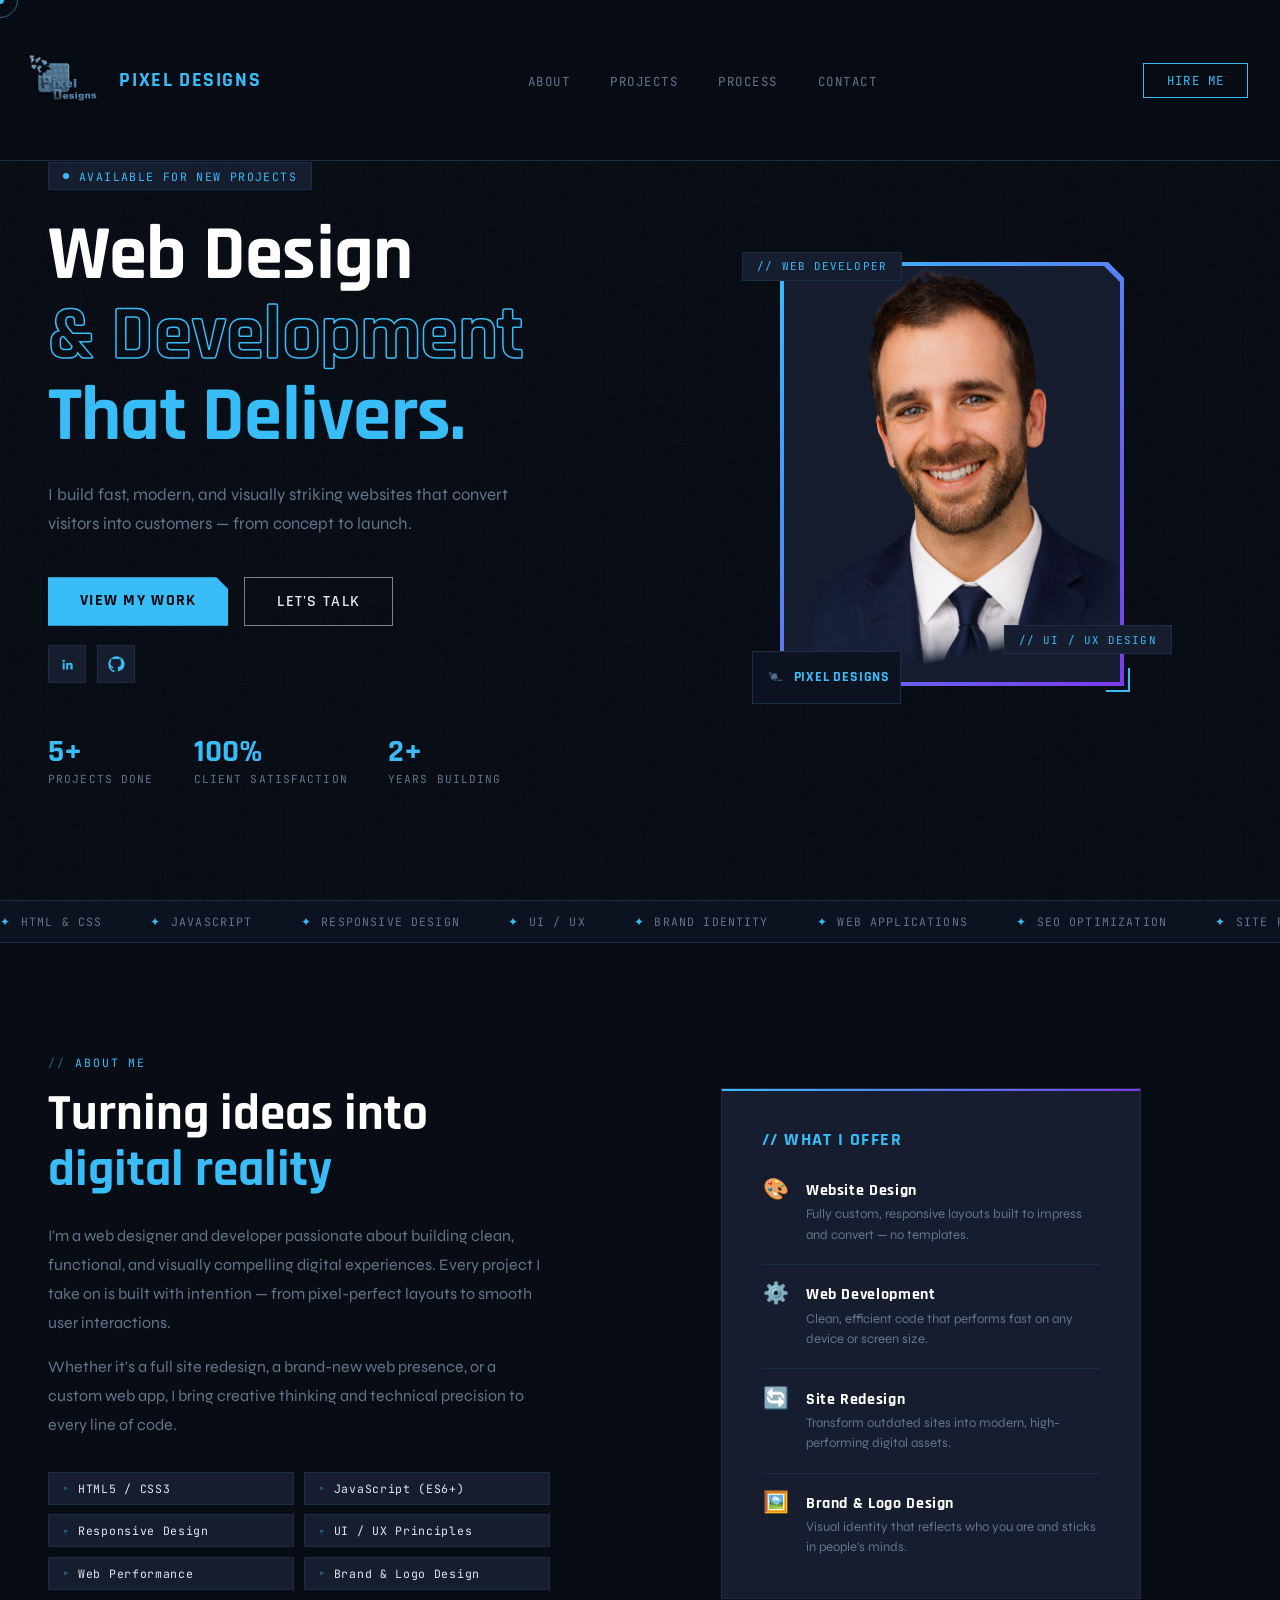
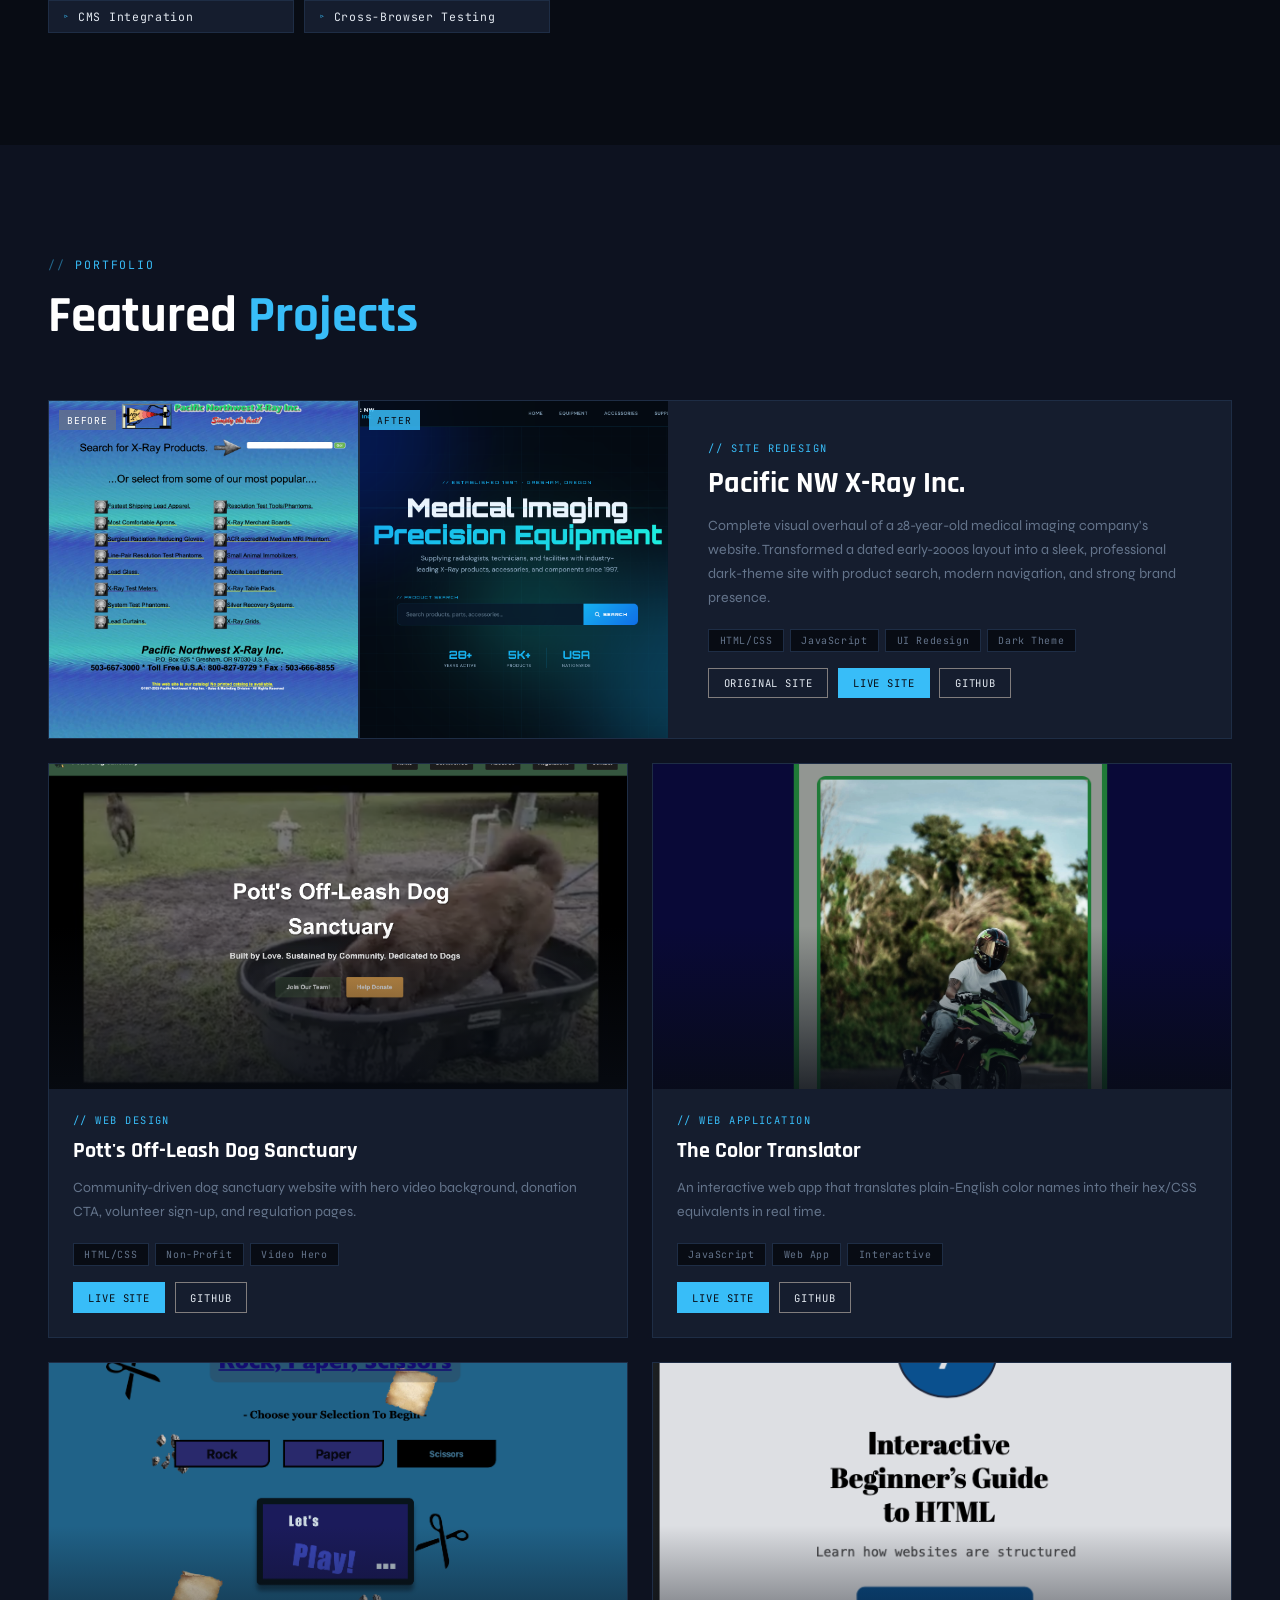
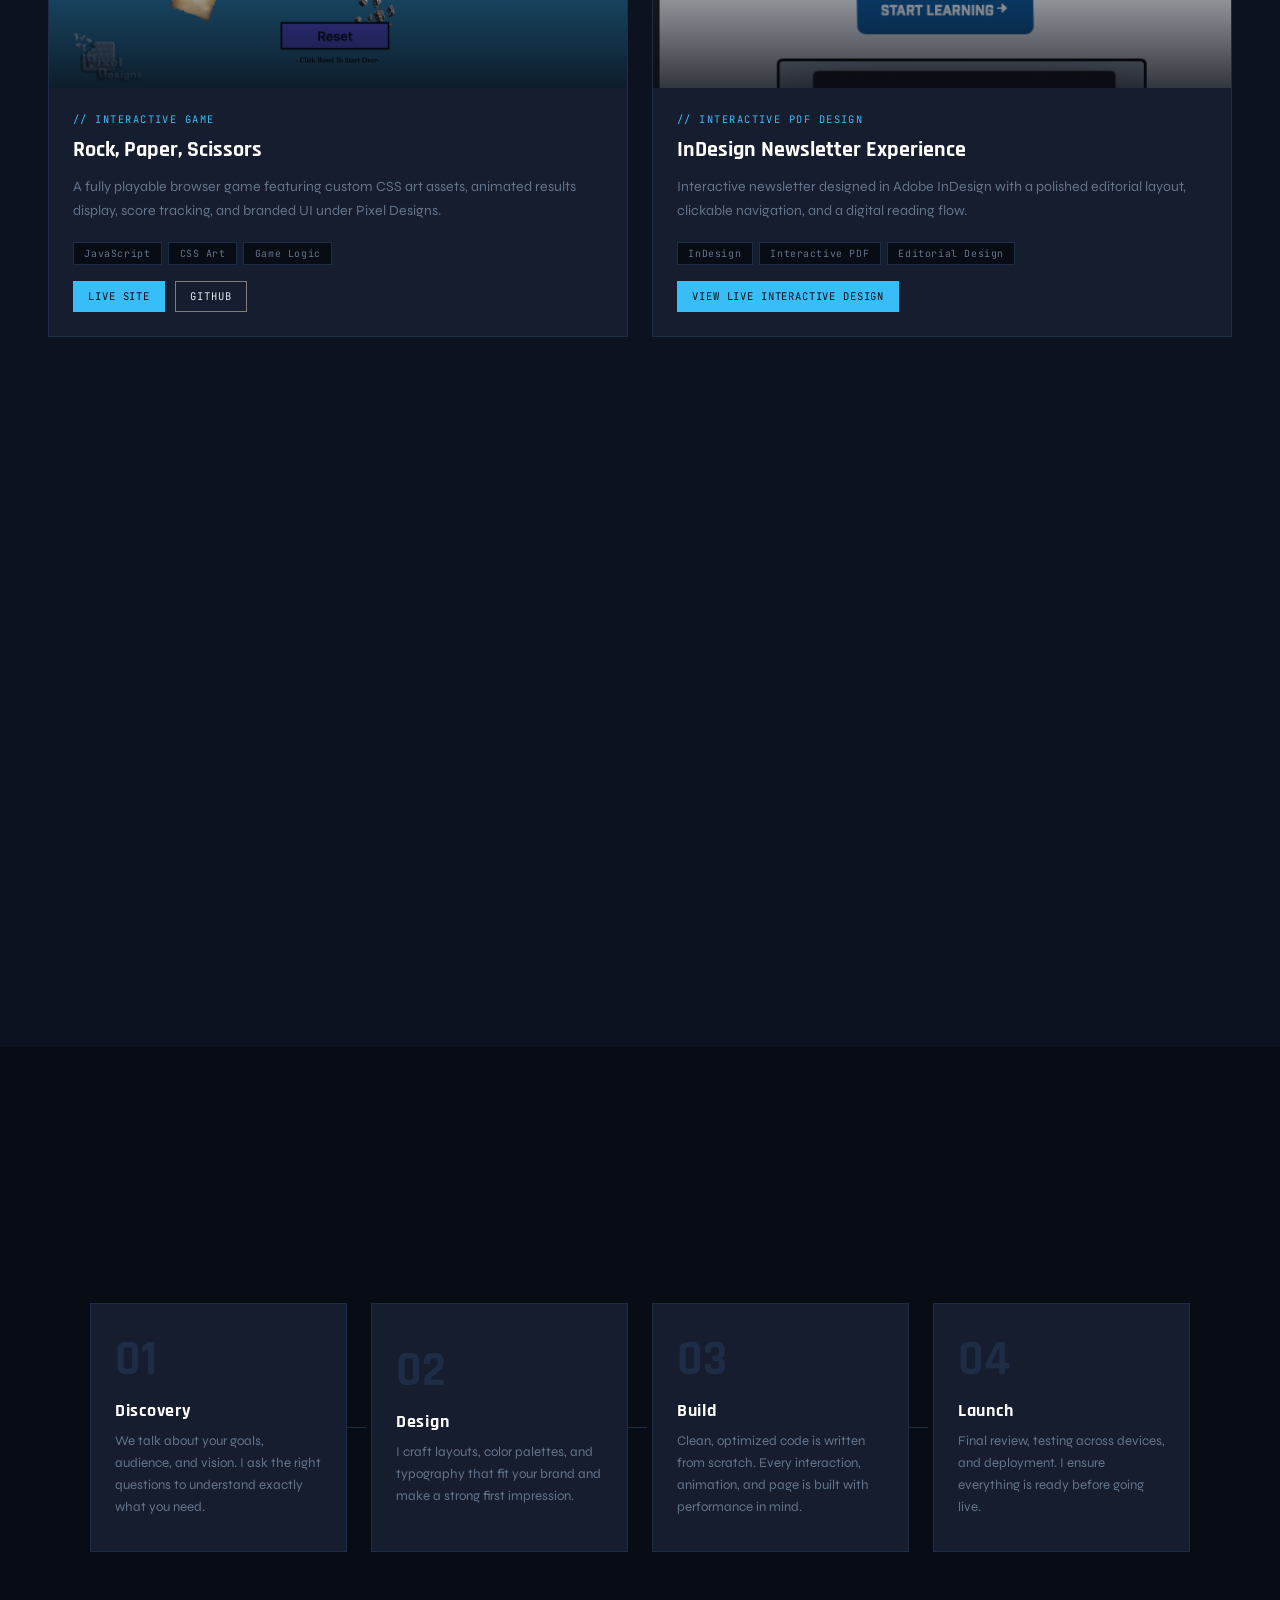
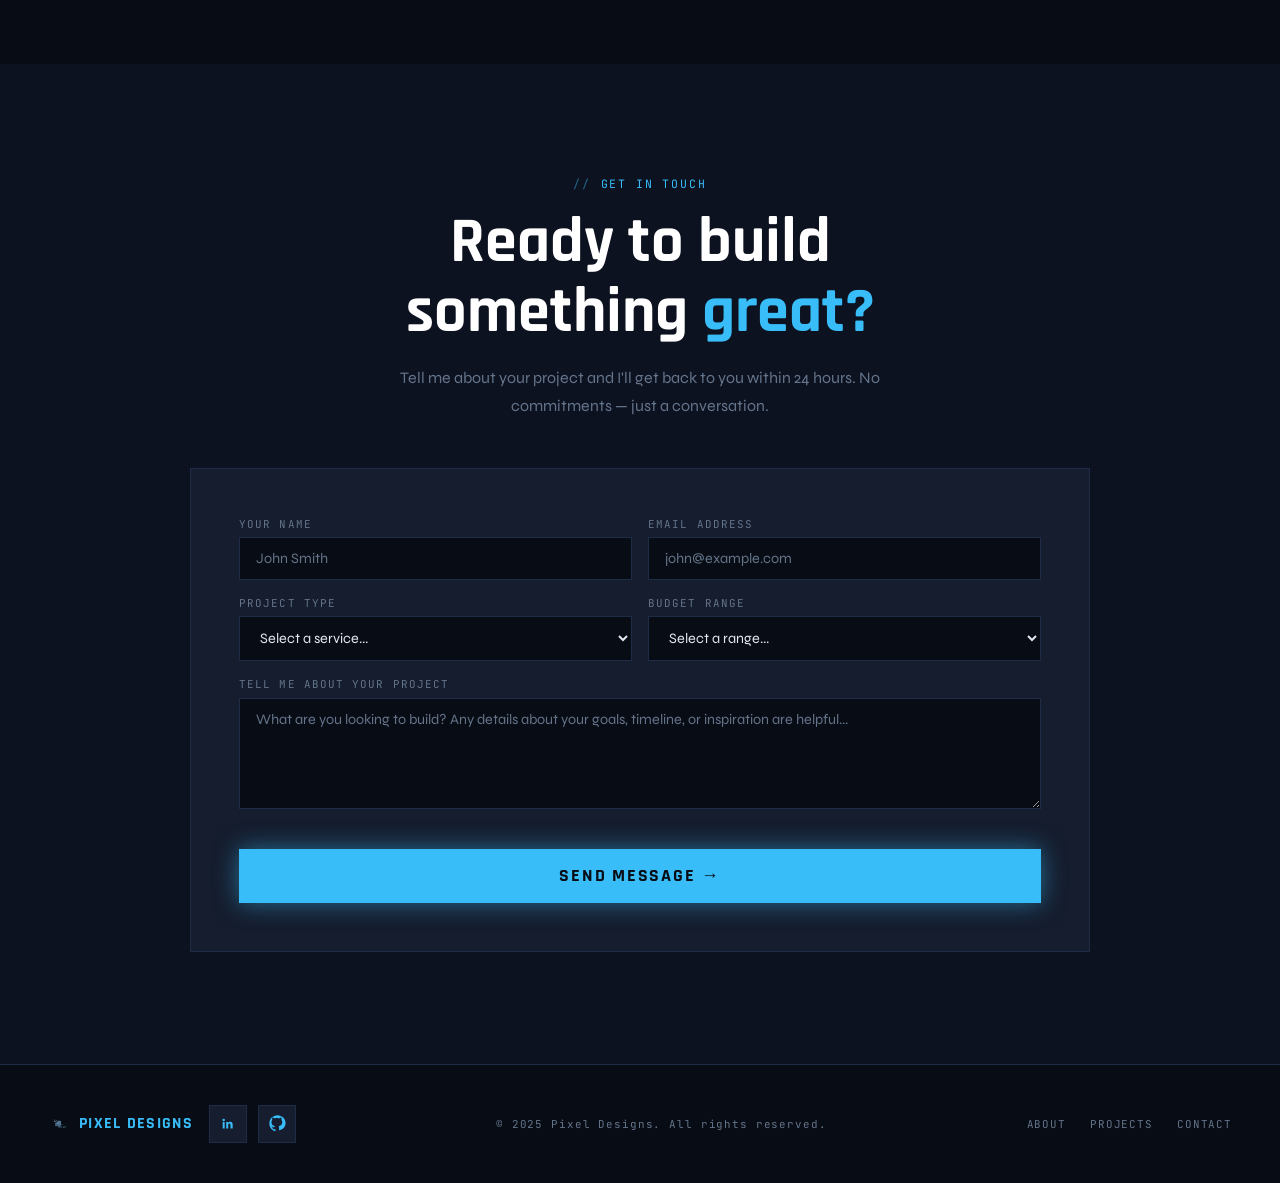
==== index.html @ 8fc4feb5 "fixed video" ====
<!doctype html>
<html lang="en">
  <head>
    <meta charset="UTF-8" />
    <meta name="viewport" content="width=device-width, initial-scale=1.0" />
    <title>Pixel Designs | Web Design & Development</title>
    <link
      href="https://fonts.googleapis.com/css2?family=Rajdhani:wght@400;500;600;700&family=Syne:wght@400;500;700;800&family=JetBrains+Mono:wght@400;500&display=swap"
      rel="stylesheet"
    />
    <link rel="stylesheet" href="styles.css" />
  </head>
  <body>
    <!-- Cursor -->
    <div class="cursor" id="cursor">
      <div class="cursor-dot" id="cursorDot"></div>
      <div class="cursor-ring" id="cursorRing"></div>
    </div>

    <!-- Background grid -->
    <div class="grid-bg"></div>

    <!-- ─── NAV ─────────────────────────────────────── -->
    <nav>
      <a href="#hero" class="nav-logo">
        <!-- Replace with your actual logo: <img src="myLogo.png" alt="Pixel Designs"> -->
        <img
          src="media/myLogo.png"
          alt="Pixel Designs Logo"
          onerror="this.style.display = 'none'"
        />
        <span class="nav-logo-text">Pixel Designs</span>
      </a>
      <ul class="nav-links"> 
        <li><a href="#about"> About</a></li>
        <li><a href="#projects">Projects</a></li>
        <li><a href="#process">Process</a></li>
        <li><a href="#contact">Contact</a></li>
      </ul>
      <div class="nav-actions">
        <a href="#contact" class="nav-cta">Hire Me</a>
        <button
          type="button"
          class="nav-toggle"
          id="navToggle"
          aria-expanded="false"
          aria-controls="mobileNavMenu"
          aria-label="Open navigation menu"
        >
          <span></span>
          <span></span>
          <span></span>
        </button>
      </div>
      <div class="mobile-nav-menu" id="mobileNavMenu">
        <a href="#about">About</a>
        <a href="#projects">Projects</a>
        <a href="#process">Process</a>
        <a href="#contact">Contact</a>
      </div>
    </nav>

    <!-- ─── HERO ─────────────────────────────────────── -->
    <section id="hero">
      <div class="hero-inner">
        <div class="hero-content">
          <div class="hero-badge">Available for new projects</div>
          <h1 class="hero-title">
            <span class="line1">Web Design</span>
            <span class="line2">&amp; Development</span>
            <span class="line3">That Delivers.</span>
          </h1>
          <div class="hero-mobile-portrait" aria-hidden="true">
            <div class="hero-mobile-portrait-frame">
              <img src="media/ChadSelfie.png" alt="" />
            </div>
          </div>
          <p class="hero-sub">
            I build fast, modern, and visually striking websites that convert
            visitors into customers — from concept to launch.
          </p>
          <div class="hero-actions">
            <a href="#projects" class="btn-primary">View My Work</a>
            <a href="#contact" class="btn-ghost">Let's Talk</a>
          </div>
          <div class="hero-socials">
            <a
              class="hero-social"
              href="https://www.linkedin.com/in/chad-blincoe-42b2b1338/"
              target="_blank"
              rel="noopener noreferrer"
              aria-label="LinkedIn"
              title="LinkedIn"
            >
              <svg viewBox="0 0 24 24" aria-hidden="true">
                <path
                  d="M6.6 8.9a1.8 1.8 0 1 1 0-3.6 1.8 1.8 0 0 1 0 3.6zM8 19H5.2V10H8v9zM19 19h-2.8v-4.6c0-1.1 0-2.4-1.5-2.4s-1.7 1.1-1.7 2.3V19h-2.8V10h2.7v1.2h.1c.4-.7 1.3-1.5 2.8-1.5 3 0 3.5 2 3.5 4.5V19z"
                />
              </svg>
            </a>
            <a
              class="hero-social"
              href="https://github.com/Blincoechad"
              target="_blank"
              rel="noopener noreferrer"
              aria-label="GitHub"
              title="GitHub"
            >
              <svg viewBox="0 0 24 24" aria-hidden="true">
                <path
                  d="M12 .5C5.6.5.5 5.6.5 12c0 5.1 3.3 9.4 7.9 10.9.6.1.8-.3.8-.6v-2.2c-3.2.7-3.9-1.4-3.9-1.4-.5-1.3-1.2-1.7-1.2-1.7-1-.7.1-.7.1-.7 1.1.1 1.7 1.2 1.7 1.2 1 .1 1.7-.7 2.1-1.3.1-.2.4-.5.7-.6-2.5-.3-5.2-1.3-5.2-5.7 0-1.3.4-2.3 1.2-3.2-.1-.3-.5-1.5.1-3.1 0 0 1-.3 3.3 1.2 1-.3 2-.4 3-.4s2 .1 3 .4c2.3-1.5 3.3-1.2 3.3-1.2.6 1.6.2 2.8.1 3.1.7.9 1.2 2 1.2 3.2 0 4.4-2.7 5.4-5.3 5.7.4.4.8 1.1.8 2.2v3.2c0 .3.2.7.8.6A11.5 11.5 0 0 0 23.5 12C23.5 5.6 18.4.5 12 .5z"
                />
              </svg>
            </a>
          </div>
          <div class="hero-stats">
            <div class="stat">
              <div class="stat-num">5+</div>
              <div class="stat-label">Projects Done</div>
            </div>
            <div class="stat">
              <div class="stat-num">100%</div>
              <div class="stat-label">Client Satisfaction</div>
            </div>
            <div class="stat">
              <div class="stat-num">2+</div>
              <div class="stat-label">Years Building</div>
            </div>
          </div>
        </div>

        <div class="hero-visual">
          <div class="hero-visual-frame">
            <div class="corner-tl"></div>
            <div class="corner-br"></div>
            <div class="hero-photo-wrap">
              <div class="hero-photo-inner">
                <!-- Replace src with your headshot: ChadSelfie.png -->
                <img
                  src="media/ChadSelfie.png"
                  alt="Chad - Pixel Designs"
                  onerror="
                    this.style.display = 'none';
                    this.nextElementSibling.style.display = 'flex';
                  "
                />
                <div class="photo-placeholder">
                  <svg
                    width="48"
                    height="48"
                    viewBox="0 0 24 24"
                    fill="none"
                    stroke="currentColor"
                    stroke-width="1"
                  >
                    <circle cx="12" cy="8" r="4" />
                    <path d="M4 20c0-4 3.6-7 8-7s8 3 8 7" />
                  </svg>
                  <span>[ ChadSelfie.png ]</span>
                </div>
              </div>
            </div>
            <div class="hero-tag t1">// Web Developer</div>
            <div class="hero-tag t2">// UI / UX Design</div>
            <div class="hero-logo-badge">
              <img
                src="media/myLogo.png"
                alt=""
                onerror="this.style.display = 'none'"
              />
              <span>Pixel Designs</span>
            </div>
          </div>
        </div>
      </div>
    </section>

    <!-- ─── TICKER ───────────────────────────────────── -->
    <div class="ticker">
      <div class="ticker-track">
        <!-- Doubled for seamless loop -->
        <div class="ticker-item">
          <span>✦</span>
          HTML &amp; CSS
        </div>
        <div class="ticker-item">
          <span>✦</span>
          JavaScript
        </div>
        <div class="ticker-item">
          <span>✦</span>
          Responsive Design
        </div>
        <div class="ticker-item">
          <span>✦</span>
          UI / UX
        </div>
        <div class="ticker-item">
          <span>✦</span>
          Brand Identity
        </div>
        <div class="ticker-item">
          <span>✦</span>
          Web Applications
        </div>
        <div class="ticker-item">
          <span>✦</span>
          SEO Optimization
        </div>
        <div class="ticker-item">
          <span>✦</span>
          Site Redesigns
        </div>
        <!-- repeat -->
        <div class="ticker-item">
          <span>✦</span>
          HTML &amp; CSS
        </div>
        <div class="ticker-item">
          <span>✦</span>
          JavaScript
        </div>
        <div class="ticker-item">
          <span>✦</span>
          Responsive Design
        </div>
        <div class="ticker-item">
          <span>✦</span>
          UI / UX
        </div>
        <div class="ticker-item">
          <span>✦</span>
          Brand Identity
        </div>
        <div class="ticker-item">
          <span>✦</span>
          Web Applications
        </div>
        <div class="ticker-item">
          <span>✦</span>
          SEO Optimization
        </div>
        <div class="ticker-item">
          <span>✦</span>
          Site Redesigns
        </div>
      </div>
    </div>

    <!-- ─── ABOUT ─────────────────────────────────────── -->
    <section id="about">
      <div class="about-inner">
        <div class="reveal">
          <div class="about-label">About Me</div>
          <h2 class="section-title">
            Turning ideas into
            <em>digital reality</em>
          </h2>
          <p class="about-text">
            I'm a web designer and developer passionate about building clean,
            functional, and visually compelling digital experiences. Every
            project I take on is built with intention — from pixel-perfect
            layouts to smooth user interactions.
          </p>
          <p class="about-text">
            Whether it's a full site redesign, a brand-new web presence, or a
            custom web app, I bring creative thinking and technical precision to
            every line of code.
          </p>
          <div class="skills-grid">
            <div class="skill-chip">HTML5 / CSS3</div>
            <div class="skill-chip">JavaScript (ES6+)</div>
            <div class="skill-chip">Responsive Design</div>
            <div class="skill-chip">UI / UX Principles</div>
            <div class="skill-chip">Web Performance</div>
            <div class="skill-chip">Brand & Logo Design</div>
            <div class="skill-chip">CMS Integration</div>
            <div class="skill-chip">Cross-Browser Testing</div>
          </div>
        </div>

        <div class="about-img-area reveal">
          <div class="about-card">
            <div class="about-card-title">// What I Offer</div>
            <div class="about-services">
              <div class="service-row">
                <div class="service-icon">🎨</div>
                <div>
                  <div class="service-name">Website Design</div>
                  <div class="service-desc">
                    Fully custom, responsive layouts built to impress and
                    convert — no templates.
                  </div>
                </div>
              </div>
              <div class="service-row">
                <div class="service-icon">⚙️</div>
                <div>
                  <div class="service-name">Web Development</div>
                  <div class="service-desc">
                    Clean, efficient code that performs fast on any device or
                    screen size.
                  </div>
                </div>
              </div>
              <div class="service-row">
                <div class="service-icon">🔄</div>
                <div>
                  <div class="service-name">Site Redesign</div>
                  <div class="service-desc">
                    Transform outdated sites into modern, high-performing
                    digital assets.
                  </div>
                </div>
              </div>
              <div class="service-row">
                <div class="service-icon">🖼️</div>
                <div>
                  <div class="service-name">Brand & Logo Design</div>
                  <div class="service-desc">
                    Visual identity that reflects who you are and sticks in
                    people's minds.
                  </div>
                </div>
              </div>
            </div>
          </div>
        </div>
      </div>
    </section>

    <!-- ─── PROJECTS ─────────────────────────────────── -->
    <section id="projects">
      <div class="projects-inner">
        <div class="section-header reveal">
          <div class="about-label">Portfolio</div>
          <h2 class="section-title">
            Featured
            <em>Projects</em>
          </h2>
        </div>

        <div class="projects-grid">
          <!-- Featured: Pacific NW X-Ray Redesign -->
          <div class="project-card featured reveal">
            <div class="project-img ba-strip">
              <div class="ba-pane">
                <div class="ba-label before">Before</div>
                <img
                  src="media/beforeSite.png"
                  alt="Pacific NW X-Ray - Before"
                  onerror="
                    this.parentElement.innerHTML =
                      '<div class=\'project-img-placeholder\'>[media/beforeSite.png]</div>'
                  "
                />
              </div>
              <div class="ba-pane">
                <div class="ba-label after">After</div>
                <img
                  src="media/afterSite.png"
                  alt="Pacific NW X-Ray - After"
                  onerror="
                    this.parentElement.innerHTML =
                      '<div class=\'project-img-placeholder\'>[media/afterSite.png]</div>'
                  "
                />
              </div>
            </div>
            <div class="project-body">
              <div class="project-type">// Site Redesign</div>
              <div class="project-title">Pacific NW X-Ray Inc.</div>
              <p class="project-desc">
                Complete visual overhaul of a 28-year-old medical imaging
                company's website. Transformed a dated early-2000s layout into a
                sleek, professional dark-theme site with product search, modern
                navigation, and strong brand presence.
              </p>
              <div class="project-tags">
                <div class="tag">HTML/CSS</div>
                <div class="tag">JavaScript</div>
                <div class="tag">UI Redesign</div>
                <div class="tag">Dark Theme</div>
              </div>
              <div class="project-links">
                <a
                  class="project-link project-link-code"
                  href="https://www.pnwx.com"
                  target="_blank"
                  rel="noopener noreferrer"
                >
                  Original Site
                </a>
                <a
                  class="project-link project-link-live"
                  href="https://blincoechad.github.io/SiteRebuild/"
                  target="_blank"
                  rel="noopener noreferrer"
                >
                  Live Site
                </a>
                <a
                  class="project-link project-link-code"
                  href="https://github.com/Blincoechad/SiteRebuild"
                  target="_blank"
                  rel="noopener noreferrer"
                >
                  GitHub
                </a>
              </div>
            </div>
            <div class="project-arrow">↗</div>
          </div>

          <!-- Pott's Dog Sanctuary -->
          <div class="project-card reveal">
            <div class="project-img">
              <img
                src="media/pottsSiteDesign.png"
                alt="Pott's Dog Sanctuary"
                onerror="
                  this.parentElement.innerHTML =
                    '<div class=\'project-img-placeholder\'>[media/pottsSiteDesign.png]</div>'
                "
              />
              <div class="project-overlay"></div>
            </div>
            <div class="project-body">
              <div class="project-type">// Web Design</div>
              <div class="project-title">Pott's Off-Leash Dog Sanctuary</div>
              <p class="project-desc">
                Community-driven dog sanctuary website with hero video
                background, donation CTA, volunteer sign-up, and regulation
                pages.
              </p>
              <div class="project-tags">
                <div class="tag">HTML/CSS</div>
                <div class="tag">Non-Profit</div>
                <div class="tag">Video Hero</div>
              </div>
              <div class="project-links">
                <a
                  class="project-link project-link-live"
                  href="https://blincoechad.github.io/PottsDogWebsite/"
                  target="_blank"
                  rel="noopener noreferrer"
                >
                  Live Site
                </a>
                <a
                  class="project-link project-link-code"
                  href="https://github.com/Blincoechad/PottsDogWebsite"
                  target="_blank"
                  rel="noopener noreferrer"
                >
                  GitHub
                </a>
              </div>
            </div>
            <div class="project-arrow">↗</div>
          </div>

          <!-- Color Translator -->
          <div class="project-card reveal">
            <div class="project-img">
              <img
                src="media/ColorTranslator.png"
                alt="Color Translator App"
                onerror="
                  this.parentElement.innerHTML =
                    '<div class=\'project-img-placeholder\'>[media/ColorTranslator.png]</div>'
                "
              />
              <div class="project-overlay"></div>
            </div>
            <div class="project-body">
              <div class="project-type">// Web Application</div>
              <div class="project-title">The Color Translator</div>
              <p class="project-desc">
                An interactive web app that translates plain-English color names
                into their hex/CSS equivalents in real time.
              </p>
              <div class="project-tags">
                <div class="tag">JavaScript</div>
                <div class="tag">Web App</div>
                <div class="tag">Interactive</div>
              </div>
              <div class="project-links">
                <a
                  class="project-link project-link-live"
                  href="https://blincoechad.github.io/MyPrograms/colorTranslator/"
                  target="_blank"
                  rel="noopener noreferrer"
                >
                  Live Site
                </a>
                <a
                  class="project-link project-link-code"
                  href="https://github.com/Blincoechad/MyPrograms/tree/main/colorTranslator"
                  target="_blank"
                  rel="noopener noreferrer"
                >
                  GitHub
                </a>
              </div>
            </div>
            <div class="project-arrow">↗</div>
          </div>

          <!-- Rock Paper Scissors -->
          <div class="project-card reveal">
            <div class="project-img">
              <img
                src="media/RockPaperScissors.png"
                alt="Rock Paper Scissors Game"
                onerror="
                  this.parentElement.innerHTML =
                    '<div class=\'project-img-placeholder\'>[media/RockPaperScissors.png]</div>'
                "
              />
              <div class="project-overlay"></div>
            </div>
            <div class="project-body">
              <div class="project-type">// Interactive Game</div>
              <div class="project-title">Rock, Paper, Scissors</div>
              <p class="project-desc">
                A fully playable browser game featuring custom CSS art assets,
                animated results display, score tracking, and branded UI under
                Pixel Designs.
              </p>
              <div class="project-tags">
                <div class="tag">JavaScript</div>
                <div class="tag">CSS Art</div>
                <div class="tag">Game Logic</div>
              </div>
              <div class="project-links">
                <a
                  class="project-link project-link-live"
                  href="https://blincoechad.github.io/MyPrograms/rockPaperScissors/"
                  target="_blank"
                  rel="noopener noreferrer"
                >
                  Live Site
                </a>
                <a
                  class="project-link project-link-code"
                  href="https://github.com/Blincoechad/MyPrograms/tree/main/rockPaperScissors"
                  target="_blank"
                  rel="noopener noreferrer"
                >
                  GitHub
                </a>
              </div>
            </div>
            <div class="project-arrow">↗</div>
          </div>

          <!-- Interactive PDF Newsletter -->
          <div class="project-card reveal">
            <div class="project-img">
              <img
                src="media/graphicWork/NewsLetter1.png"
                alt="Interactive PDF newsletter layout"
                onerror="
                  this.parentElement.innerHTML =
                    '<div class=\'project-img-placeholder\'>[media/graphicWork/NewsLetter1.png]</div>'
                "
              />
              <div hidden>
                <img src="media/graphicWork/NewsLetter1.png" alt="Newsletter page 1" />
                <img src="media/graphicWork/NewsLetter2.png" alt="Newsletter page 2" />
                <img src="media/graphicWork/NewsLetter3.png" alt="Newsletter page 3" />
                <img src="media/graphicWork/NewsLetter4.png" alt="Newsletter page 4" />
                <img src="media/graphicWork/NewsLetter5.png" alt="Newsletter page 5" />
                <img src="media/graphicWork/NewsLetter6.png" alt="Newsletter page 6" />
              </div>
              <div class="project-overlay"></div>
            </div>
            <div class="project-body">
              <div class="project-type">// Interactive PDF Design</div>
              <div class="project-title">InDesign Newsletter Experience</div>
              <p class="project-desc">
                Interactive newsletter designed in Adobe InDesign with a
                polished editorial layout, clickable navigation, and a digital
                reading flow. 
              </p>
              <div class="project-tags">
                <div class="tag">InDesign</div>
                <div class="tag">Interactive PDF</div>
                <div class="tag">Editorial Design</div>
              </div>
              <div class="project-links">
                <a
                  class="project-link project-link-live"
                  href="https://indd.adobe.com/view/d4904f1c-a24c-4510-95b4-b731d081a69c "
                  target="_blank"
                  rel="noopener noreferrer"
                >
                  View Live Interactive Design
                </a>
              </div>
            </div>
            <div class="project-arrow">↗</div>
          </div>

          <!-- Content Creation -->
          <div
            class="project-card reveal"
            data-video-modal
            data-video-src="media/clips/PolkRunRide.mp4"
          >
            <div class="project-img project-video-wrap">
              <video autoplay muted loop playsinline preload="metadata">
                <source src="media/clips/PolkRunRide.mp4" type="video/mp4" />
                Your browser does not support the video tag.
              </video>
              <div class="project-overlay"></div>
            </div>
            <div class="project-body">
              <div class="project-type">// Content Creation</div>
              <div class="project-title">Content Creation Showcase</div>
              <p class="project-desc">
                Social media content creation focused on producing
                engaging visuals and making the video designed to strengthen
                audience connection and online presence.
              </p>
              <div class="project-tags">
                <div class="tag">Video</div>
                <div class="tag">Social Content</div>
                <div class="tag">Brand Storytelling</div>
              </div>
              <div class="project-links">
                <a
                  class="project-link project-link-live"
                  href="media/clips/PolkRunRide.mp4"
                  target="_blank"
                  rel="noopener noreferrer"
                >
                  View Video
                </a>
              </div>
            </div>
            <div class="project-arrow">↗</div>
          </div>
        </div>
      </div>
    </section>

    <!-- ─── PROCESS ───────────────────────────────────── -->
    <section id="process">
      <div class="process-inner">
        <div class="section-header reveal">
          <div class="about-label">How I Work</div>
          <h2 class="section-title">
            My
            <em>Process</em>
          </h2>
        </div>
        <div class="process-steps">
          <button
            type="button"
            class="process-step reveal"
            data-title="Discovery"
            data-text="We talk about your goals, audience, and vision. I ask the right questions to understand exactly what you need."
          >
            <div class="step-connector"></div>
            <div class="step-num">01</div>
            <div class="step-title">Discovery</div>
            <div class="step-desc">
              We talk about your goals, audience, and vision. I ask the right
              questions to understand exactly what you need.
            </div>
          </button>
          <button
            type="button"
            class="process-step reveal"
            data-title="Design"
            data-text="I craft layouts, color palettes, and typography that fit your brand and make a strong first impression."
          >
            <div class="step-connector"></div>
            <div class="step-num">02</div>
            <div class="step-title">Design</div>
            <div class="step-desc">
              I craft layouts, color palettes, and typography that fit your
              brand and make a strong first impression.
            </div>
          </button>
          <button
            type="button"
            class="process-step reveal"
            data-title="Build"
            data-text="Clean, optimized code is written from scratch. Every interaction, animation, and page is built with performance in mind."
          >
            <div class="step-connector"></div>
            <div class="step-num">03</div>
            <div class="step-title">Build</div>
            <div class="step-desc">
              Clean, optimized code is written from scratch. Every interaction,
              animation, and page is built with performance in mind.
            </div>
          </button>
          <button
            type="button"
            class="process-step reveal"
            data-title="Launch"
            data-text="Final review, testing across devices, and deployment. I ensure everything is ready before going live."
          >
            <div class="step-num">04</div>
            <div class="step-title">Launch</div>
            <div class="step-desc">
              Final review, testing across devices, and deployment. I ensure
              everything is ready before going live.
            </div>
          </button>
        </div>
      </div>
    </section>

    <div class="process-modal" id="processModal" aria-hidden="true">
      <div class="process-modal__backdrop" data-close-modal></div>
      <div class="process-modal__dialog" role="dialog" aria-modal="true" aria-labelledby="processModalTitle">
        <button class="process-modal__close" type="button" aria-label="Close modal" data-close-modal>
          ×
        </button>
        <div class="process-modal__eyebrow">My Process</div>
        <h3 class="process-modal__title" id="processModalTitle"></h3>
        <p class="process-modal__text" id="processModalText"></p>
      </div>
    </div>

    <div class="video-modal" id="videoModal" aria-hidden="true">
      <div class="video-modal__backdrop" data-close-video-modal></div>
      <div class="video-modal__dialog" role="dialog" aria-modal="true" aria-label="Project video player">
        <button class="video-modal__close" type="button" aria-label="Close video" data-close-video-modal>
          ×
        </button>
        <video id="videoModalPlayer" class="video-modal__player" controls preload="metadata"></video>
      </div>
    </div>

    <div class="image-modal" id="imageModal" aria-hidden="true">
      <div class="image-modal__backdrop" data-close-image-modal></div>
      <div class="image-modal__dialog" role="dialog" aria-modal="true" aria-label="Project image previews">
        <button class="image-modal__close" type="button" aria-label="Close image preview" data-close-image-modal>
          ×
        </button>
        <div class="image-modal__stage">
          <button class="image-modal__nav image-modal__nav--prev" type="button" aria-label="Previous image">
            ‹
          </button>
          <img id="imageModalPreview" class="image-modal__preview" alt="Project preview" />
          <button class="image-modal__nav image-modal__nav--next" type="button" aria-label="Next image">
            ›
          </button>
        </div>
        <div id="imageModalThumbs" class="image-modal__thumbs" aria-label="Image preview list"></div>
      </div>
    </div>

    <!-- ─── CONTACT ───────────────────────────────────── -->
    <section id="contact">
      <div class="contact-inner">
        <div class="reveal">
          <div class="about-label contact-label-center">Get In Touch</div>
          <h2 class="contact-title">
            Ready to build
            <br />
            something
            <em>great?</em>
          </h2>
          <p class="contact-sub">
            Tell me about your project and I'll get back to you within 24 hours.
            No commitments — just a conversation.
          </p>
        </div>
        <form
          class="contact-form reveal"
          action="https://formspree.io/f/mpqgwbjv"
          method="POST"
        >
          <div class="form-row">
            <div class="form-group">
              <label>Your Name</label>
              <input type="text" name="name" placeholder="John Smith" />
            </div>
            <div class="form-group">
              <label>Email Address</label>
              <input type="email" name="email" placeholder="john@example.com" />
            </div>
          </div>
          <div class="form-row">
            <div class="form-group">
              <label for="projectType">Project Type</label>
              <select id="projectType" name="projectType">
                <option value="" disabled selected>Select a service...</option>
                <option>New Website Design</option>
                <option>Site Redesign</option>
                <option>Social Content Work</option>
                <option>Logo / Branding</option>
                <option>Other</option>
              </select>
            </div>
            <div class="form-group">
              <label for="budgetRange">Budget Range</label>
              <select id="budgetRange" name="budgetRange">
                <option value="" disabled selected>Select a range...</option>
                <option>Under $500</option>
                <option>$500 – $1,000</option>
                <option>$1,000 – $2,500</option>
                <option>$2,500+ </option>
              </select>
            </div>
          </div>
          <div class="form-row">
            <div class="form-group full">
              <label>Tell Me About Your Project</label>
              <textarea
                rows="5"
                name="message"
                placeholder="What are you looking to build? Any details about your goals, timeline, or inspiration are helpful..."
              ></textarea>
            </div>
          </div>
          <button type="submit" class="form-submit">Send Message →</button>
        </form>
        </div>
      </div>
    </section>

    <!-- ─── FOOTER ────────────────────────────────────── -->
    <footer>
      <div class="footer-left">
        <div class="footer-logo">
          <img
            src="media/myLogo.png"
            alt=""
            onerror="this.style.display = 'none'"
          />
          <span class="footer-logo-text">Pixel Designs</span>
        </div>
        <div class="footer-socials" aria-label="Footer social links">
          <a
            class="hero-social"
            href="https://www.linkedin.com/in/chad-blincoe-42b2b1338/"
            target="_blank"
            rel="noopener noreferrer"
            aria-label="LinkedIn"
            title="LinkedIn"
          >
            <svg viewBox="0 0 24 24" aria-hidden="true">
              <path
                d="M6.6 8.9a1.8 1.8 0 1 1 0-3.6 1.8 1.8 0 0 1 0 3.6zM8 19H5.2V10H8v9zM19 19h-2.8v-4.6c0-1.1 0-2.4-1.5-2.4s-1.7 1.1-1.7 2.3V19h-2.8V10h2.7v1.2h.1c.4-.7 1.3-1.5 2.8-1.5 3 0 3.5 2 3.5 4.5V19z"
              />
            </svg>
          </a>
          <a
            class="hero-social"
            href="https://github.com/Blincoechad"
            target="_blank"
            rel="noopener noreferrer"
            aria-label="GitHub"
            title="GitHub"
          >
            <svg viewBox="0 0 24 24" aria-hidden="true">
              <path
                d="M12 .5C5.6.5.5 5.6.5 12c0 5.1 3.3 9.4 7.9 10.9.6.1.8-.3.8-.6v-2.2c-3.2.7-3.9-1.4-3.9-1.4-.5-1.3-1.2-1.7-1.2-1.7-1-.7.1-.7.1-.7 1.1.1 1.7 1.2 1.7 1.2 1 .1 1.7-.7 2.1-1.3.1-.2.4-.5.7-.6-2.5-.3-5.2-1.3-5.2-5.7 0-1.3.4-2.3 1.2-3.2-.1-.3-.5-1.5.1-3.1 0 0 1-.3 3.3 1.2 1-.3 2-.4 3-.4s2 .1 3 .4c2.3-1.5 3.3-1.2 3.3-1.2.6 1.6.2 2.8.1 3.1.7.9 1.2 2 1.2 3.2 0 4.4-2.7 5.4-5.3 5.7.4.4.8 1.1.8 2.2v3.2c0 .3.2.7.8.6A11.5 11.5 0 0 0 23.5 12C23.5 5.6 18.4.5 12 .5z"
              />
            </svg>
          </a>
        </div>
      </div>
      <div class="footer-copy">© 2025 Pixel Designs. All rights reserved.</div>
      <div class="footer-links">
        <a href="#about">About</a>
        <a href="#projects">Projects</a>
        <a href="#contact">Contact</a>
      </div>
    </footer>

    <button
      id="backToTop"
      class="back-to-top"
      type="button"
      aria-label="Back to top"
      title="Back to top"
    >
      ↑
    </button>
    <span class="back-to-top-text" aria-hidden="true">Back to top</span>

    <script src="script.js"></script>
  </body>
</html>
---- styles.css ----
*,
*::before,
*::after {
  box-sizing: border-box;
  margin: 0;
  padding: 0;
}

:root {
  --bg: #080c14;
  --bg2: #0d1220;
  --bg3: #111827;
  --surface: #151d2e;
  --border: #1e2d45;
  --accent: #38bdf8;
  --accent2: #7c3aed;
  --glow: #38bdf880;
  --text: #e2e8f0;
  --muted: #64748b;
  --white: #ffffff;
}

html {
  scroll-behavior: smooth;
}

body {
  font-family: "Syne", sans-serif;
  background: var(--bg);
  color: var(--text);
  overflow-x: hidden;
  cursor: none;
}
body.modal-open {
  overflow: hidden;
}

/* ─── CUSTOM CURSOR ─────────────────────────────── */
.cursor {
  position: fixed;
  top: 0;
  left: 0;
  z-index: 9999;
  pointer-events: none;
}
.cursor-dot {
  width: 8px;
  height: 8px;
  background: var(--accent);
  border-radius: 50%;
  position: absolute;
  transform: translate(-50%, -50%);
  transition: transform 0.1s;
}
.cursor-ring {
  width: 36px;
  height: 36px;
  border: 1.5px solid var(--accent);
  border-radius: 50%;
  position: absolute;
  transform: translate(-50%, -50%);
  transition:
    transform 0.18s ease,
    width 0.2s,
    height 0.2s,
    opacity 0.2s;
  opacity: 0.5;
}
body:has(a:hover, button:hover) .cursor-ring {
  width: 52px;
  height: 52px;
  opacity: 0.8;
}

/* ─── NOISE OVERLAY ─────────────────────────────── */
body::before {
  content: "";
  position: fixed;
  inset: 0;
  z-index: 0;
  background-image: url("data:image/svg+xml,%3Csvg viewBox='0 0 256 256' xmlns='http://www.w3.org/2000/svg'%3E%3Cfilter id='n'%3E%3CfeTurbulence type='fractalNoise' baseFrequency='.9' numOctaves='4' stitchTiles='stitch'/%3E%3C/filter%3E%3Crect width='100%25' height='100%25' filter='url(%23n)' opacity='.04'/%3E%3C/svg%3E");
  pointer-events: none;
  opacity: 0.4;
}

/* ─── GRID PATTERN ──────────────────────────────── */
.grid-bg {
  position: fixed;
  inset: 0;
  z-index: 0;
  pointer-events: none;
  background-image:
    linear-gradient(rgba(56, 189, 248, 0.03) 1px, transparent 1px),
    linear-gradient(90deg, rgba(56, 189, 248, 0.03) 1px, transparent 1px);
  background-size: 40px 40px;
}

/* ─── NAV ───────────────────────────────────────── */
nav {
  position: fixed;
  top: 0;
  left: 0;
  right: 0;
  z-index: 100;
  display: flex;
  align-items: center;
  justify-content: space-between;
  padding: 1.1;
  background: rgba(8, 12, 20, 0.85);
  -webkit-backdrop-filter: blur(14px);
  backdrop-filter: blur(14px);
  border-bottom: 1px solid var(--border);
}
.nav-actions {
  display: flex;
  align-items: center;
  gap: 0.85rem;
}
.nav-logo {
  display: flex;
  align-items: center;
  gap: 0.8rem;
  text-decoration: none;
}
.nav-logo img {
  height: 160px;
  width: auto;
}
.nav-logo-text {
  font-family: "Rajdhani", sans-serif;
  font-size: 1.25rem;
  font-weight: 700;
  color: var(--accent);
  letter-spacing: 0.08em;
  text-transform: uppercase;
}
.nav-links {
  display: flex;
  gap: 2.5rem;
  list-style: none;
}
.nav-links a {
  color: var(--muted);
  text-decoration: none;
  font-family: "JetBrains Mono", monospace;
  font-size: 0.78rem;
  letter-spacing: 0.12em;
  text-transform: uppercase;
  transition: color 0.2s;
  position: relative;
}
.nav-links a::after {
  content: "";
  position: absolute;
  bottom: -4px;
  left: 0;
  width: 0;
  height: 1px;
  background: var(--accent);
  transition: width 0.25s;
}
.nav-links a:hover {
  color: var(--accent);
}
.nav-links a:hover::after {
  width: 100%;
}
.nav-cta {
  padding: 0.5rem 1.4rem;
  margin-right: 2rem;
  background: transparent;
  border: 1px solid var(--accent);
  color: var(--accent);
  font-family: "JetBrains Mono", monospace;
  font-size: 0.78rem;
  letter-spacing: 0.1em;
  text-transform: uppercase;
  cursor: pointer;
  text-decoration: none;
  transition:
    background 0.2s,
    color 0.2s,
    box-shadow 0.2s;
}
.nav-cta:hover {
  background: var(--accent);
  color: var(--bg);
  box-shadow: 0 0 18px var(--glow);
}
.nav-toggle {
  display: none;
  align-items: center;
  justify-content: center;
  flex-direction: column;
  gap: 0.28rem;
  width: 46px;
  height: 46px;
  border: 1px solid var(--border);
  background: rgba(10, 17, 30, 0.92);
  cursor: pointer;
  transition:
    border-color 0.2s ease,
    background 0.2s ease,
    box-shadow 0.2s ease;
}
.nav-toggle span {
  width: 18px;
  height: 2px;
  background: var(--accent);
  transition:
    transform 0.2s ease,
    opacity 0.2s ease;
}
.nav-toggle:hover {
  border-color: var(--accent);
  box-shadow: 0 0 16px rgba(56, 189, 248, 0.18);
}
.nav-toggle.is-open span:nth-child(1) {
  transform: translateY(6px) rotate(45deg);
}
.nav-toggle.is-open span:nth-child(2) {
  opacity: 0;
}
.nav-toggle.is-open span:nth-child(3) {
  transform: translateY(-6px) rotate(-45deg);
}
.mobile-nav-menu {
  display: none;
}

/* ─── SECTIONS ──────────────────────────────────── */
section {
  position: relative;
  z-index: 1;
}

/* ─── HERO ──────────────────────────────────────── */
#hero {
  min-height: 100vh;
  display: flex;
  align-items: center;
  padding: 7rem 3rem 4rem;
  overflow: hidden;
}
.hero-inner {
  max-width: 1200px;
  margin: 0 auto;
  width: 100%;
  display: grid;
  grid-template-columns: 1fr 1fr;
  gap: 4rem;
  align-items: center;
}
.hero-badge {
  display: inline-flex;
  align-items: center;
  gap: 0.6rem;
  padding: 0.35rem 0.9rem;
  border: 1px solid var(--border);
  background: var(--surface);
  font-family: "JetBrains Mono", monospace;
  font-size: 0.72rem;
  color: var(--accent);
  letter-spacing: 0.12em;
  text-transform: uppercase;
  margin-bottom: 1.6rem;
  animation: fadeUp 0.6s ease both;
}
.hero-badge::before {
  content: "";
  width: 6px;
  height: 6px;
  background: var(--accent);
  border-radius: 50%;
  animation: pulse 2s infinite;
}
@keyframes pulse {
  0%,
  100% {
    opacity: 1;
  }
  50% {
    opacity: 0.3;
  }
}

.hero-title {
  font-family: "Rajdhani", sans-serif;
  font-size: clamp(3rem, 6vw, 5.5rem);
  font-weight: 700;
  line-height: 1.05;
  letter-spacing: -0.01em;
  animation: fadeUp 0.7s 0.1s ease both;
}
.hero-title .line1 {
  display: block;
  color: var(--white);
}
.hero-title .line2 {
  display: block;
  color: transparent;
  -webkit-text-stroke: 1.5px var(--accent);
}
.hero-title .line3 {
  display: block;
  color: var(--accent);
}

.hero-mobile-portrait {
  display: none;
  margin-top: 1.2rem;
}

.hero-mobile-portrait-frame {
  width: min(68vw, 220px);
  height: min(82vw, 280px);
  background: var(--surface);
  border: 1px solid var(--border);
  padding: 4px;
  clip-path: polygon(
    0 0,
    calc(100% - 12px) 0,
    100% 12px,
    100% 100%,
    12px 100%,
    0 calc(100% - 12px)
  );
}

.hero-mobile-portrait-frame img {
  width: 100%;
  height: 100%;
  object-fit: cover;
  object-position: center top;
  clip-path: polygon(
    0 0,
    calc(100% - 10px) 0,
    100% 10px,
    100% 100%,
    10px 100%,
    0 calc(100% - 10px)
  );
}

.hero-sub {
  margin-top: 1.4rem;
  color: var(--muted);
  font-size: 1.05rem;
  line-height: 1.75;
  max-width: 480px;
  animation: fadeUp 0.7s 0.2s ease both;
}
.hero-actions {
  display: flex;
  gap: 1rem;
  margin-top: 2.4rem;
  flex-wrap: wrap;
  animation: fadeUp 0.7s 0.3s ease both;
}
.btn-primary {
  padding: 0.8rem 2rem;
  background: var(--accent);
  color: var(--bg);
  font-family: "Rajdhani", sans-serif;
  font-size: 1rem;
  font-weight: 700;
  letter-spacing: 0.08em;
  text-transform: uppercase;
  border: none;
  cursor: pointer;
  text-decoration: none;
  display: inline-block;
  box-shadow: 0 0 24px var(--glow);
  transition:
    box-shadow 0.2s,
    transform 0.15s;
  clip-path: polygon(0 0, calc(100% - 12px) 0, 100% 12px, 100% 100%, 0 100%);
}
.btn-primary:hover {
  box-shadow: 0 0 40px var(--glow);
  transform: translateY(-2px);
}

.btn-ghost {
  padding: 0.8rem 2rem;
  background: transparent;
  color: var(--text);
  font-family: "Rajdhani", sans-serif;
  font-size: 1rem;
  font-weight: 600;
  letter-spacing: 0.08em;
  text-transform: uppercase;
  border: 1px solid rgb(133, 129, 129);
  cursor: pointer;
  text-decoration: none;
  display: inline-block;
  transition:
    border-color 0.2s,
    color 0.2s;
}
.btn-ghost:hover {
  border-color: var(--accent);
  color: var(--accent);
}

.hero-stats {
  display: flex;
  gap: 2.5rem;
  margin-top: 3rem;
  animation: fadeUp 0.7s 0.4s ease both;
}
.hero-socials {
  display: flex;
  gap: 0.7rem;
  margin-top: 1.2rem;
  animation: fadeUp 0.7s 0.5s ease both;
}
.hero-socials-mobile {
  display: none;
}
.hero-social {
  width: 38px;
  height: 38px;
  border: 1px solid var(--border);
  background: var(--surface);
  color: var(--accent);
  display: grid;
  place-items: center;
  text-decoration: none;
  transition:
    border-color 0.2s,
    color 0.2s,
    box-shadow 0.2s,
    transform 0.15s;
}
.hero-social svg {
  width: 17px;
  height: 17px;
  fill: currentColor;
}
.hero-social:hover {
  border-color: var(--accent);
  box-shadow: 0 0 16px var(--glow);
  transform: translateY(-2px);
}
.stat-num {
  font-family: "Rajdhani", sans-serif;
  font-size: 2rem;
  font-weight: 700;
  color: var(--accent);
}
.stat-label {
  font-family: "JetBrains Mono", monospace;
  font-size: 0.7rem;
  color: var(--muted);
  letter-spacing: 0.1em;
  text-transform: uppercase;
}

/* Hero right - visual */
.hero-visual {
  position: relative;
  display: flex;
  align-items: center;
  justify-content: center;
  animation: fadeIn 0.8s 0.4s ease both;
}
.hero-visual-frame {
  position: relative;
}
.hero-photo-wrap {
  position: relative;
  width: 340px;
  height: 420px;
}
.hero-photo-wrap::before {
  content: "";
  position: absolute;
  inset: -2px;
  background: linear-gradient(135deg, var(--accent), var(--accent2));
  clip-path: polygon(
    0 0,
    calc(100% - 16px) 0,
    100% 16px,
    100% 100%,
    16px 100%,
    0 calc(100% - 16px)
  );
  animation: borderGlow 3s ease infinite alternate;
}
@keyframes borderGlow {
  from {
    opacity: 0.6;
  }
  to {
    opacity: 1;
  }
}
.hero-photo-inner {
  position: absolute;
  inset: 2px;
  background: var(--surface);
  clip-path: polygon(
    0 0,
    calc(100% - 16px) 0,
    100% 16px,
    100% 100%,
    16px 100%,
    0 calc(100% - 16px)
  );
  overflow: hidden;
  display: flex;
  align-items: center;
  justify-content: center;
}
/* Replace src with: ChadSelfie.png */
.hero-photo-inner img {
  width: 100%;
  height: 100%;
  object-fit: cover;
  object-position: center top;
  filter: grayscale(15%);
}
.hero-photo-inner .photo-placeholder {
  display: none;
  flex-direction: column;
  align-items: center;
  justify-content: center;
  gap: 0.8rem;
  color: var(--muted);
  font-family: "JetBrains Mono", monospace;
  font-size: 0.75rem;
  text-align: center;
}
.hero-photo-inner .photo-placeholder.visible {
  display: flex;
}
.hero-photo-inner .photo-placeholder svg {
  opacity: 0.3;
}

.hero-tag {
  position: absolute;
  font-family: "JetBrains Mono", monospace;
  font-size: 0.68rem;
  letter-spacing: 0.1em;
  text-transform: uppercase;
  padding: 0.4rem 0.9rem;
  background: var(--surface);
  border: 1px solid var(--border);
  color: var(--accent);
}
.hero-tag.t1 {
  top: -12px;
  left: -40px;
}
.hero-tag.t2 {
  bottom: 30px;
  right: -50px;
}
.hero-logo-badge {
  position: absolute;
  bottom: -20px;
  left: -30px;
  background: var(--bg2);
  border: 1px solid var(--border);
  padding: 0.6rem;
  display: flex;
  align-items: center;
  gap: 0.6rem;
}
.hero-logo-badge img {
  height: 32px;
}
.hero-logo-badge span {
  font-family: "Rajdhani", sans-serif;
  font-size: 0.85rem;
  font-weight: 700;
  color: var(--accent);
  letter-spacing: 0.06em;
  text-transform: uppercase;
}

/* Decorative corner lines */
.corner-tl,
.corner-br {
  position: absolute;
  width: 24px;
  height: 24px;
}
.corner-tl {
  top: -8px;
  left: -8px;
  border-top: 2px solid var(--accent);
  border-left: 2px solid var(--accent);
}
.corner-br {
  bottom: -8px;
  right: -8px;
  border-bottom: 2px solid var(--accent);
  border-right: 2px solid var(--accent);
}

/* ─── SCROLLING TICKER ──────────────────────────── */
.ticker {
  overflow: hidden;
  border-top: 1px solid var(--border);
  border-bottom: 1px solid var(--border);
  padding: 0.8rem 0;
  background: var(--bg2);
  position: relative;
  z-index: 2;
}
.ticker-track {
  display: flex;
  gap: 3rem;
  white-space: nowrap;
  animation: ticker 22s linear infinite;
  font-family: "JetBrains Mono", monospace;
  font-size: 0.72rem;
  color: var(--muted);
  letter-spacing: 0.1em;
  text-transform: uppercase;
}
.ticker-item {
  display: flex;
  align-items: center;
  gap: 0.6rem;
}
.ticker-item span {
  color: var(--accent);
}
@keyframes ticker {
  from {
    transform: translateX(0);
  }
  to {
    transform: translateX(-50%);
  }
}

/* ─── ABOUT ─────────────────────────────────────── */
#about {
  padding: 7rem 3rem;
  background: var(--bg);
}
.about-inner {
  max-width: 1200px;
  margin: 0 auto;
  display: grid;
  grid-template-columns: 1fr 1.2fr;
  gap: 5rem;
  align-items: center;
}
.about-label {
  font-family: "JetBrains Mono", monospace;
  font-size: 0.72rem;
  color: var(--accent);
  letter-spacing: 0.16em;
  text-transform: uppercase;
  margin-bottom: 1rem;
  display: flex;
  align-items: center;
  gap: 0.6rem;
}
.about-label::before {
  content: "//";
  opacity: 0.5;
}
.contact-label-center {
  justify-content: center;
}

.section-title {
  font-family: "Rajdhani", sans-serif;
  font-size: clamp(2rem, 4vw, 3.2rem);
  font-weight: 700;
  line-height: 1.1;
  color: var(--white);
  margin-bottom: 1.5rem;
}
.section-title em {
  color: var(--accent);
  font-style: normal;
}

.about-text {
  color: var(--muted);
  line-height: 1.8;
  font-size: 1rem;
  margin-bottom: 1rem;
}

.skills-grid {
  display: grid;
  grid-template-columns: 1fr 1fr;
  gap: 0.6rem;
  margin-top: 2rem;
}
.skill-chip {
  display: flex;
  align-items: center;
  gap: 0.5rem;
  padding: 0.5rem 0.9rem;
  background: var(--surface);
  border: 1px solid var(--border);
  font-family: "JetBrains Mono", monospace;
  font-size: 0.72rem;
  color: var(--text);
  letter-spacing: 0.06em;
  transition:
    border-color 0.2s,
    color 0.2s;
}
.skill-chip:hover {
  border-color: var(--accent);
  color: var(--accent);
}
.skill-chip::before {
  content: "▹";
  color: var(--accent);
  font-size: 0.65rem;
}

.about-img-area {
  position: relative;
  display: flex;
  justify-content: center;
}
.about-card {
  background: var(--surface);
  border: 1px solid var(--border);
  padding: 2.5rem;
  position: relative;
  max-width: 420px;
  width: 100%;
}
.about-card::before {
  content: "";
  position: absolute;
  top: 0;
  left: 0;
  right: 0;
  height: 2px;
  background: linear-gradient(90deg, var(--accent), var(--accent2));
}
.about-card-title {
  font-family: "Rajdhani", sans-serif;
  font-size: 1.1rem;
  font-weight: 700;
  color: var(--accent);
  letter-spacing: 0.08em;
  text-transform: uppercase;
  margin-bottom: 1.8rem;
}
.about-services {
  display: flex;
  flex-direction: column;
  gap: 1.2rem;
}
.service-row {
  display: flex;
  align-items: flex-start;
  gap: 1rem;
  padding-bottom: 1.2rem;
  border-bottom: 1px solid var(--border);
}
.service-row:last-child {
  border-bottom: none;
  padding-bottom: 0;
}
.service-icon {
  font-size: 1.3rem;
  line-height: 1;
  min-width: 28px;
  text-align: center;
}
.service-name {
  font-family: "Rajdhani", sans-serif;
  font-size: 1rem;
  font-weight: 700;
  color: var(--white);
  letter-spacing: 0.04em;
  margin-bottom: 0.2rem;
}
.service-desc {
  font-size: 0.82rem;
  color: var(--muted);
  line-height: 1.55;
}

/* ─── PROJECTS ──────────────────────────────────── */
#projects {
  padding: 7rem 3rem;
  background: var(--bg2);
}
.projects-inner {
  max-width: 1200px;
  margin: 0 auto;
}
.section-header {
  margin-bottom: 3.5rem;
}
.projects-grid {
  display: grid;
  grid-template-columns: repeat(2, 1fr);
  gap: 1.5rem;
}
.project-card {
  background: var(--surface);
  border: 1px solid var(--border);
  overflow: hidden;
  position: relative;
  transition:
    transform 0.25s,
    border-color 0.25s,
    box-shadow 0.25s;
  cursor: pointer;
}
.project-card:hover {
  transform: translateY(-4px);
  border-color: var(--accent);
  box-shadow: 0 12px 40px rgba(56, 189, 248, 0.12);
}
.project-card.featured {
  grid-column: span 2;
  display: grid;
  grid-template-columns: 1.1fr 1fr;
}
.project-img {
  aspect-ratio: 16/9;
  overflow: hidden;
  background: var(--bg3);
  position: relative;
}
.project-card.featured .project-img {
  aspect-ratio: auto;
  min-height: 280px;
}
.project-img img,
.project-video-wrap video {
  width: 100%;
  height: 100%;
  object-fit: cover;
  display: block;
  transition: transform 0.4s;
  filter: saturate(85%);
}
.project-video-wrap video {
  filter: saturate(90%);
}
.project-card:hover .project-img img,
.project-card:hover .project-video-wrap video {
  transform: scale(1.04);
}
.project-img-placeholder {
  width: 100%;
  height: 100%;
  min-height: 220px;
  display: flex;
  align-items: center;
  justify-content: center;
  background: var(--bg3);
  color: var(--muted);
  font-family: "JetBrains Mono", monospace;
  font-size: 0.72rem;
  text-align: center;
  padding: 1rem;
}
.project-overlay {
  position: absolute;
  inset: 0;
  background: linear-gradient(to top, rgba(8, 12, 20, 0.8) 0%, transparent 50%);
}
.project-body {
  padding: 1.5rem;
}
.project-card.featured .project-body {
  padding: 2.5rem;
  display: flex;
  flex-direction: column;
  justify-content: center;
}
.project-type {
  font-family: "JetBrains Mono", monospace;
  font-size: 0.65rem;
  color: var(--accent);
  letter-spacing: 0.14em;
  text-transform: uppercase;
  margin-bottom: 0.7rem;
}
.project-title {
  font-family: "Rajdhani", sans-serif;
  font-size: 1.4rem;
  font-weight: 700;
  color: var(--white);
  line-height: 1.2;
  margin-bottom: 0.7rem;
}
.project-card.featured .project-title {
  font-size: 1.9rem;
}
.project-desc {
  color: var(--muted);
  font-size: 0.88rem;
  line-height: 1.7;
  margin-bottom: 1.2rem;
}
.project-tags {
  display: flex;
  flex-wrap: wrap;
  gap: 0.4rem;
}
.project-links {
  display: flex;
  gap: 0.6rem;
  margin-top: 1rem;
  flex-wrap: wrap;
}
.project-link {
  padding: 0.45rem 0.9rem;
  border: 1px solid var(--border);
  text-decoration: none;
  font-family: "JetBrains Mono", monospace;
  font-size: 0.66rem;
  letter-spacing: 0.08em;
  text-transform: uppercase;
  transition:
    border-color 0.2s,
    background 0.2s,
    color 0.2s,
    box-shadow 0.2s;
}
.project-link-live {
  background: var(--accent);
  color: var(--bg);
  border-color: var(--accent);
}
.project-link-live:hover {
  box-shadow: 0 0 16px var(--glow);
}
.project-link-code {
  background: transparent;
  color: var(--text);
  border: 1px solid rgb(129, 125, 125);
}
.project-link-code:hover {
  border-color: var(--accent);
  color: var(--accent);
}
.tag {
  padding: 0.25rem 0.65rem;
  background: var(--bg);
  border: 1px solid var(--border);
  font-family: "JetBrains Mono", monospace;
  font-size: 0.62rem;
  color: var(--muted);
  letter-spacing: 0.06em;
}
.project-arrow {
  display: none;
}

/* before/after strip */
.ba-strip {
  display: grid;
  grid-template-columns: 1fr 1fr;
  gap: 2px;
  background: var(--border);
}
.ba-pane {
  overflow: hidden;
  position: relative;
}
.ba-label {
  position: absolute;
  top: 0.6rem;
  left: 0.6rem;
  font-family: "JetBrains Mono", monospace;
  font-size: 0.6rem;
  letter-spacing: 0.1em;
  text-transform: uppercase;
  padding: 0.2rem 0.5rem;
  z-index: 2;
}
.ba-label.before {
  background: rgba(100, 116, 139, 0.8);
  color: #fff;
}
.ba-label.after {
  background: rgba(56, 189, 248, 0.85);
  color: var(--bg);
}
.ba-pane img {
  width: 100%;
  height: 100%;
  object-fit: cover;
  display: block;
}

/* ─── PROCESS ───────────────────────────────────── */
#process {
  padding: 7rem 3rem;
  background: var(--bg);
}
.process-inner {
  max-width: 1100px;
  margin: 0 auto;
}
.process-steps {
  display: grid;
  grid-template-columns: repeat(4, 1fr);
  gap: 1.5rem;
  margin-top: 3rem;
}
.process-step {
  width: 100%;
  padding: 2rem 1.5rem;
  background: var(--surface);
  border: 1px solid var(--border);
  position: relative;
  text-align: left;
  cursor: pointer;
  color: inherit;
  font: inherit;
  appearance: none;
  transition:
    border-color 0.2s,
    transform 0.2s,
    box-shadow 0.2s;
}
.process-step:hover,
.process-step:focus-visible {
  border-color: var(--accent);
  transform: translateY(-2px);
  box-shadow: 0 0 16px rgba(56, 189, 248, 0.12);
  outline: none;
}
.step-num {
  font-family: "Rajdhani", sans-serif;
  font-size: 3rem;
  font-weight: 700;
  color: var(--border);
  line-height: 1;
  margin-bottom: 1rem;
  transition: color 0.2s;
}
.process-step:hover .step-num {
  color: rgba(56, 189, 248, 0.25);
}
.step-title {
  font-family: "Rajdhani", sans-serif;
  font-size: 1.1rem;
  font-weight: 700;
  color: var(--white);
  letter-spacing: 0.04em;
  margin-bottom: 0.6rem;
}
.step-desc {
  font-size: 0.83rem;
  color: var(--muted);
  line-height: 1.65;
}
.step-connector {
  position: absolute;
  top: 50%;
  right: -20px;
  width: 20px;
  height: 1px;
  background: var(--border);
  z-index: 2;
}
.process-step:last-child .step-connector {
  display: none;
}

.process-modal {
  position: fixed;
  inset: 0;
  display: grid;
  place-items: center;
  padding: 1.5rem;
  z-index: 1200;
  opacity: 0;
  pointer-events: none;
  transition: opacity 0.2s ease;
}
.process-modal.is-open {
  opacity: 1;
  pointer-events: auto;
}
.process-modal__backdrop {
  position: fixed;
  inset: 0;
  background: rgba(2, 6, 23, 0.75);
  -webkit-backdrop-filter: blur(6px);
  backdrop-filter: blur(6px);
}
.process-modal__dialog {
  position: relative;
  z-index: 1;
  width: min(560px, 100%);
  background: var(--surface);
  border: 1px solid var(--border);
  padding: 2rem;
  box-shadow: 0 24px 60px rgba(0, 0, 0, 0.35);
}
.process-modal__close {
  position: absolute;
  top: 1rem;
  right: 1rem;
  width: 2rem;
  height: 2rem;
  border: 1px solid var(--border);
  background: transparent;
  color: var(--text);
  font-size: 1.2rem;
  cursor: pointer;
}
.process-modal__close:hover {
  border-color: var(--accent);
  color: var(--accent);
}
.process-modal__eyebrow {
  font-family: "JetBrains Mono", monospace;
  font-size: 0.72rem;
  letter-spacing: 0.16em;
  text-transform: uppercase;
  color: var(--accent);
  margin-bottom: 0.7rem;
}
.process-modal__title {
  font-family: "Rajdhani", sans-serif;
  font-size: 1.7rem;
  font-weight: 700;
  color: var(--white);
  margin-bottom: 0.8rem;
}
.process-modal__text {
  font-size: 0.95rem;
  line-height: 1.75;
  color: var(--muted);
}

.video-modal {
  position: fixed;
  inset: 0;
  display: grid;
  place-items: center;
  padding: 1.5rem;
  z-index: 1300;
  opacity: 0;
  pointer-events: none;
  transition: opacity 0.2s ease;
}
.video-modal.is-open {
  opacity: 1;
  pointer-events: auto;
}
.video-modal__backdrop {
  position: fixed;
  inset: 0;
  background: rgba(2, 6, 23, 0.85);
  -webkit-backdrop-filter: blur(6px);
  backdrop-filter: blur(6px);
}
.video-modal__dialog {
  position: relative;
  z-index: 1;
  width: min(920px, 100%);
  background: var(--surface);
  border: 1px solid var(--border);
  padding: 0.75rem;
  box-shadow: 0 24px 60px rgba(0, 0, 0, 0.4);
}
.video-modal__close {
  position: absolute;
  top: 0.5rem;
  right: 0.5rem;
  width: 2rem;
  height: 2rem;
  border: 1px solid var(--border);
  background: rgba(8, 12, 20, 0.8);
  color: var(--text);
  font-size: 1.2rem;
  cursor: pointer;
  z-index: 2;
}
.video-modal__close:hover {
  border-color: var(--accent);
  color: var(--accent);
}
.video-modal__player {
  width: 100%;
  display: block;
  background: #000;
}

.image-modal {
  position: fixed;
  inset: 0;
  display: grid;
  place-items: center;
  padding: 1.5rem;
  z-index: 1350;
  opacity: 0;
  pointer-events: none;
  transition: opacity 0.2s ease;
}
.image-modal.is-open {
  opacity: 1;
  pointer-events: auto;
}
.image-modal__backdrop {
  position: fixed;
  inset: 0;
  background: rgba(2, 6, 23, 0.88);
  -webkit-backdrop-filter: blur(6px);
  backdrop-filter: blur(6px);
}
.image-modal__dialog {
  position: relative;
  z-index: 1;
  width: min(980px, 100%);
  background: var(--surface);
  border: 1px solid var(--border);
  padding: 1rem;
  box-shadow: 0 24px 60px rgba(0, 0, 0, 0.45);
}
.image-modal__close {
  position: absolute;
  top: 0.6rem;
  right: 0.6rem;
  width: 2rem;
  height: 2rem;
  border: 1px solid var(--border);
  background: rgba(8, 12, 20, 0.85);
  color: var(--text);
  font-size: 1.2rem;
  cursor: pointer;
  z-index: 2;
}
.image-modal__close:hover {
  border-color: var(--accent);
  color: var(--accent);
}
.image-modal__stage {
  position: relative;
  background: #000;
  min-height: min(60vh, 620px);
  display: grid;
  place-items: center;
}
.image-modal__preview {
  width: 100%;
  height: min(60vh, 620px);
  object-fit: contain;
  display: block;
}
.image-modal__nav {
  position: absolute;
  top: 50%;
  transform: translateY(-50%);
  width: 2.4rem;
  height: 2.4rem;
  border: 1px solid var(--border);
  background: rgba(8, 12, 20, 0.85);
  color: var(--text);
  font-size: 1.35rem;
  cursor: pointer;
  z-index: 2;
}
.image-modal__nav:hover {
  border-color: var(--accent);
  color: var(--accent);
}
.image-modal__nav--prev {
  left: 0.7rem;
}
.image-modal__nav--next {
  right: 0.7rem;
}
.image-modal__nav.is-hidden {
  display: none;
}
.image-modal__thumbs {
  margin-top: 0.8rem;
  display: flex;
  gap: 0.6rem;
  overflow-x: auto;
  padding-bottom: 0.25rem;
}
.image-modal__thumb {
  border: 1px solid var(--border);
  background: var(--bg);
  padding: 0;
  width: 78px;
  height: 54px;
  cursor: pointer;
  flex: 0 0 auto;
}
.image-modal__thumb img {
  width: 100%;
  height: 100%;
  object-fit: cover;
  display: block;
  filter: saturate(85%);
}
.image-modal__thumb.is-active {
  border-color: var(--accent);
  box-shadow: 0 0 0 1px rgba(56, 189, 248, 0.4);
}

/* ─── CONTACT ───────────────────────────────────── */
#contact {
  padding: 7rem 3rem;
  background: var(--bg2);
}
.contact-inner {
  max-width: 900px;
  margin: 0 auto;
  text-align: center;
}
.contact-title {
  font-family: "Rajdhani", sans-serif;
  font-size: clamp(2.2rem, 5vw, 4rem);
  font-weight: 700;
  color: var(--white);
  line-height: 1.1;
  margin-bottom: 1rem;
}
.contact-title em {
  color: var(--accent);
  font-style: normal;
}
.contact-sub {
  color: var(--muted);
  font-size: 1rem;
  line-height: 1.75;
  margin-bottom: 3rem;
  max-width: 520px;
  margin-inline: auto;
  margin-bottom: 3rem;
}
.contact-form {
  background: var(--surface);
  border: 1px solid var(--border);
  padding: 3rem;
  text-align: left;
}
.form-row {
  display: grid;
  grid-template-columns: 1fr 1fr;
  gap: 1rem;
  margin-bottom: 1rem;
}
.form-group {
  display: flex;
  flex-direction: column;
  gap: 0.4rem;
}
.form-group label {
  font-family: "JetBrains Mono", monospace;
  font-size: 0.68rem;
  color: var(--muted);
  letter-spacing: 0.1em;
  text-transform: uppercase;
}
.form-group input,
.form-group textarea,
.form-group select {
  background: var(--bg);
  border: 1px solid var(--border);
  color: var(--text);
  padding: 0.75rem 1rem;
  font-family: "Syne", sans-serif;
  font-size: 0.9rem;
  outline: none;
  transition: border-color 0.2s;
  resize: vertical;
}
.form-group input:focus,
.form-group textarea:focus,
.form-group select:focus {
  border-color: var(--accent);
}
.form-group input::placeholder,
.form-group textarea::placeholder {
  color: var(--muted);
}
.form-group.full {
  grid-column: span 2;
}
.form-submit {
  margin-top: 1.5rem;
  width: 100%;
  padding: 1rem;
  background: var(--accent);
  color: var(--bg);
  font-family: "Rajdhani", sans-serif;
  font-size: 1.1rem;
  font-weight: 700;
  letter-spacing: 0.1em;
  text-transform: uppercase;
  border: none;
  cursor: pointer;
  box-shadow: 0 0 24px var(--glow);
  transition:
    box-shadow 0.2s,
    transform 0.15s;
}
.form-submit:hover {
  box-shadow: 0 0 40px var(--glow);
  transform: translateY(-2px);
}

/* ─── FOOTER ────────────────────────────────────── */
footer {
  background: var(--bg);
  border-top: 1px solid var(--border);
  padding: 2.5rem 3rem;
  display: flex;
  align-items: center;
  justify-content: space-between;
  position: relative;
  z-index: 1;
}
.footer-left {
  display: flex;
  align-items: center;
  gap: 1rem;
  flex-wrap: wrap;
}
.footer-logo {
  display: flex;
  align-items: center;
  gap: 0.7rem;
}
.footer-logo img {
  height: 30px;
}
.footer-logo-text {
  font-family: "Rajdhani", sans-serif;
  font-size: 1rem;
  font-weight: 700;
  color: var(--accent);
  letter-spacing: 0.08em;
  text-transform: uppercase;
}
.footer-copy {
  font-family: "JetBrains Mono", monospace;
  font-size: 0.68rem;
  color: var(--muted);
  letter-spacing: 0.08em;
}
.footer-links {
  display: flex;
  gap: 1.5rem;
}
.footer-links a {
  font-family: "JetBrains Mono", monospace;
  font-size: 0.68rem;
  color: var(--muted);
  text-decoration: none;
  letter-spacing: 0.08em;
  text-transform: uppercase;
  transition: color 0.2s;
}
.footer-links a:hover {
  color: var(--accent);
}
.footer-socials {
  display: flex;
  gap: 0.7rem;
}

.back-to-top {
  position: fixed;
  right: 1.2rem;
  bottom: 2rem;
  width: 44px;
  height: 44px;
  border: 1px solid var(--accent);
  background: rgba(8, 12, 20, 0.88);
  color: var(--accent);
  font-family: "Rajdhani", sans-serif;
  font-size: 1.25rem;
  font-weight: 700;
  line-height: 1;
  display: grid;
  place-items: center;
  cursor: pointer;
  z-index: 120;
  opacity: 0;
  pointer-events: none;
  transform: translateY(8px);
  transition:
    opacity 0.2s ease,
    transform 0.2s ease,
    box-shadow 0.2s ease,
    background 0.2s ease,
    color 0.2s ease;
}

.back-to-top.visible {
  opacity: 1;
  pointer-events: auto;
  transform: translateY(0);
}

.back-to-top:hover {
  background: var(--accent);
  color: var(--bg);
  box-shadow: 0 0 18px var(--glow);
}

.back-to-top-text {
  position: fixed;
  right: 1.2rem;
  bottom: 0.68rem;
  width: 44px;
  text-align: center;
  font-family: "JetBrains Mono", monospace;
  font-size: 0.56rem;
  color: var(--accent);
  letter-spacing: 0.08em;
  text-transform: uppercase;
  line-height: 1;
  z-index: 121;
  opacity: 0;
  pointer-events: none;
  transform: translateY(6px);
  transition:
    opacity 0.2s ease,
    transform 0.2s ease;
}

.back-to-top.visible + .back-to-top-text {
  opacity: 1;
  transform: translateY(0);
}

/* ─── FADE ANIMATIONS ───────────────────────────── */
@keyframes fadeUp {
  from {
    opacity: 0;
    transform: translateY(22px);
  }
  to {
    opacity: 1;
    transform: none;
  }
}
@keyframes fadeIn {
  from {
    opacity: 0;
  }
  to {
    opacity: 1;
  }
}

.reveal {
  opacity: 0;
  transform: translateY(24px);
  transition:
    opacity 0.6s ease,
    transform 0.6s ease;
}
.reveal.visible {
  opacity: 1;
  transform: none;
}

/* ─── RESPONSIVE ────────────────────────────────── */
@media (max-width: 900px) {
  nav {
    display: grid;
    grid-template-columns: auto 1fr;
    align-items: center;
    padding: 1rem 1.5rem;
  }
  .nav-logo-text {
    display: none;
  }
  .nav-logo img {
    height: 96px;
  }
  .nav-actions {
    justify-self: end;
    width: 100%;
    justify-content: space-between;
    margin-left: 0.85rem;
  }
  .nav-cta {
    margin-right: 0;
    margin-left: 0;
    order: 1;
  }
  #hero {
    padding-top: 13rem;
  }
  .nav-links {
    display: none;
  }
  .nav-toggle {
    display: inline-flex;
    order: 2;
  }
  .mobile-nav-menu {
    display: flex;
    grid-column: 1 / -1;
    flex-direction: column;
    gap: 0.85rem;
    max-height: 0;
    overflow: hidden;
    margin-top: 0.3rem;
    padding: 0 0.35rem;
    border-top: 1px solid transparent;
    opacity: 0;
    pointer-events: none;
    transition:
      max-height 0.25s ease,
      opacity 0.2s ease,
      padding 0.2s ease,
      border-color 0.2s ease;
  }
  nav.mobile-nav-open .mobile-nav-menu {
    max-height: 18rem;
    padding: 1rem 0.35rem 0.5rem;
    border-top-color: var(--border);
    opacity: 1;
    pointer-events: auto;
  }
  .mobile-nav-menu a {
    color: var(--muted);
    text-decoration: none;
    font-family: "JetBrains Mono", monospace;
    font-size: 0.82rem;
    letter-spacing: 0.12em;
    text-transform: uppercase;
  }
  .mobile-nav-menu a:hover {
    color: var(--accent);
  }
  .hero-inner {
    grid-template-columns: 1fr;
  }

  .hero-visual {
    display: none;
  }
  .hero-mobile-portrait {
    display: block;
  }
  .about-inner {
    grid-template-columns: 1fr;
  }
  .projects-grid {
    grid-template-columns: 1fr;
  }
  .project-card.featured {
    grid-column: span 1;
    grid-template-columns: 1fr;
  }
  .project-card.featured .ba-strip {
    grid-template-columns: 1fr;
  }
  .project-card.featured .ba-pane {
    min-height: 180px;
  }
  .project-card.featured .ba-pane img {
    object-fit: contain;
    background: var(--bg3);
  }
  .process-steps {
    grid-template-columns: 1fr 1fr;
  }
  .form-row {
    grid-template-columns: 1fr;
  }
  .form-group.full {
    grid-column: span 1;
  }
  footer {
    flex-direction: column;
    gap: 1rem;
    text-align: center;
  }
  .back-to-top {
    right: 0.9rem;
    bottom: 1.5rem;
  }
  .back-to-top-text {
    right: 0.9rem;
    bottom: 0.18rem;
  }
  .image-modal {
    padding: 0.75rem;
  }
  .image-modal__dialog {
    padding: 0.65rem;
  }
  .image-modal__preview,
  .image-modal__stage {
    height: min(54vh, 460px);
    min-height: min(54vh, 460px);
  }
  .image-modal__thumb {
    width: 66px;
    height: 48px;
  }
}

@media (max-width: 560px) {
  nav {
    padding: 0.9rem 1rem;
  }
  .nav-logo img {
    height: 82px;
  }
  .nav-actions {
    margin-left: 0.4rem;
    gap: 0.55rem;
  }
  .nav-cta {
    padding: 0.48rem 0.95rem;
    font-size: 0.7rem;
  }
  .nav-toggle {
    width: 42px;
    height: 42px;
  }
}
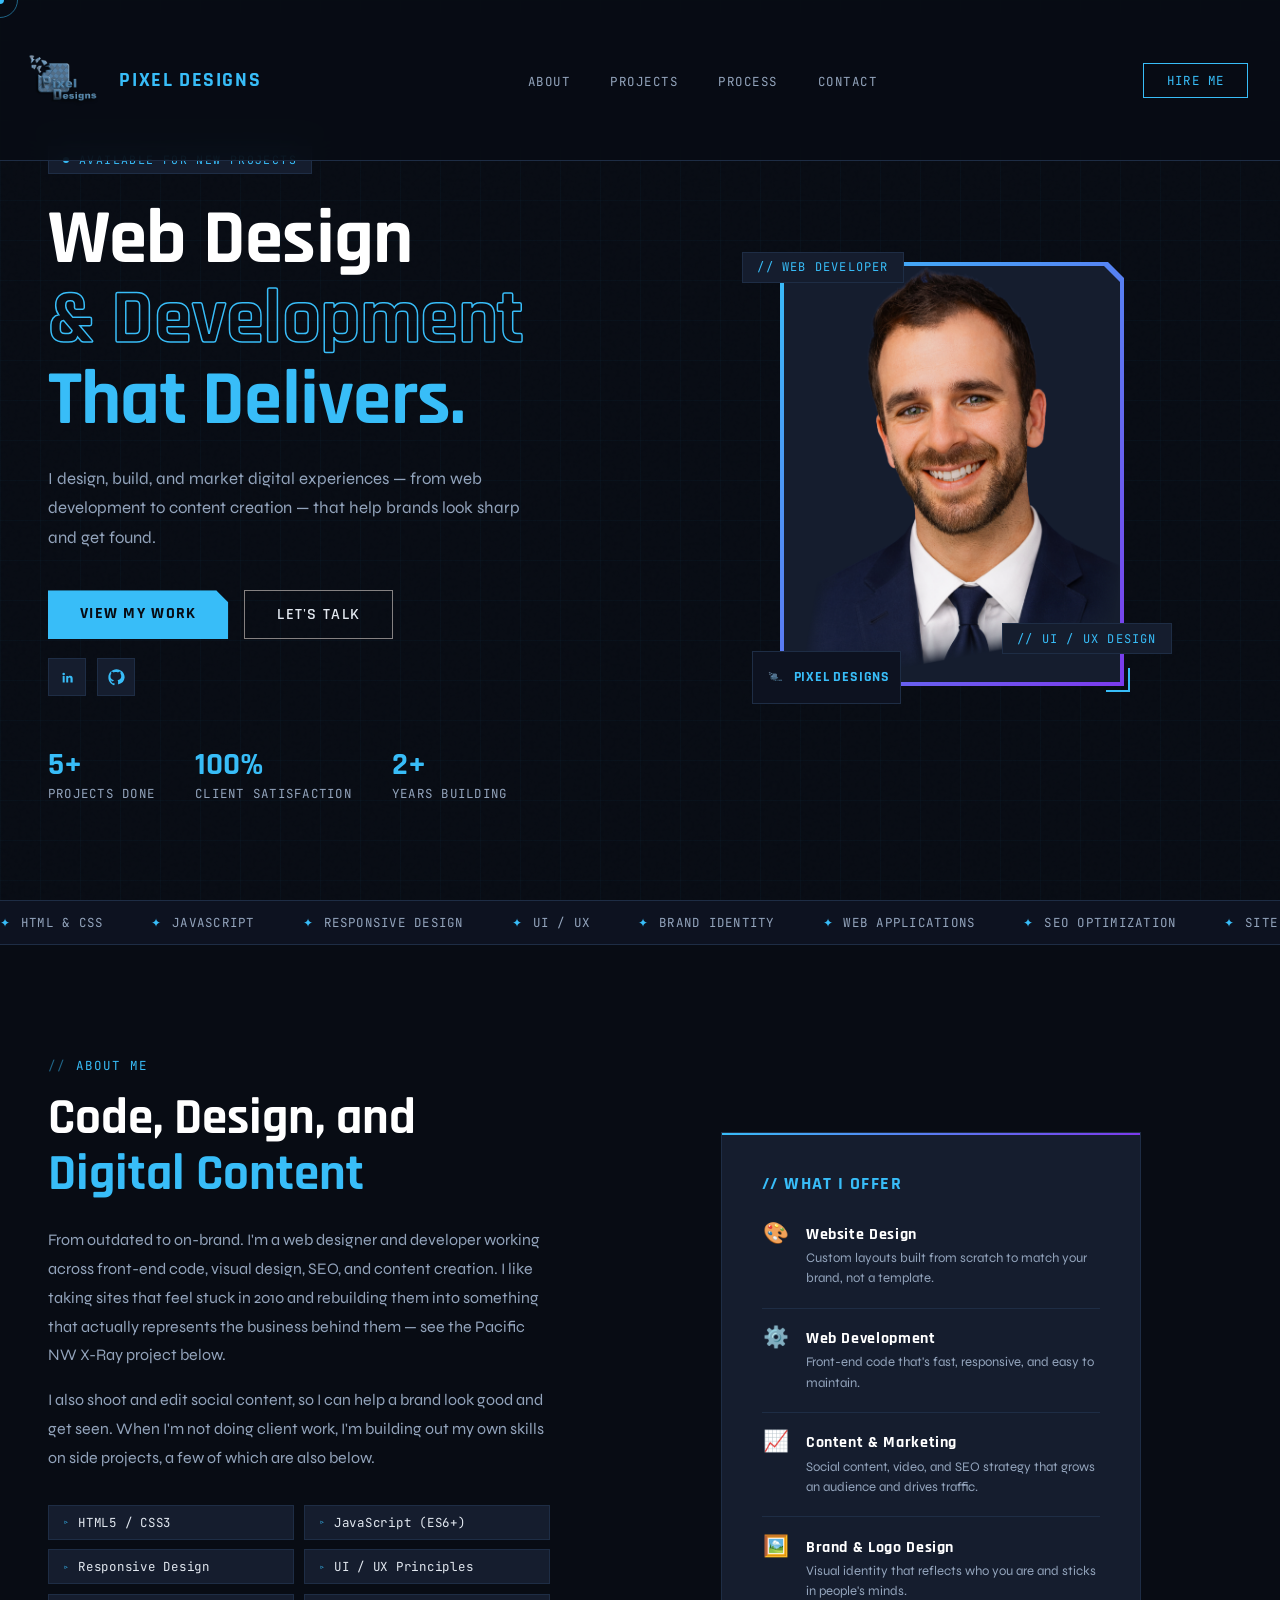
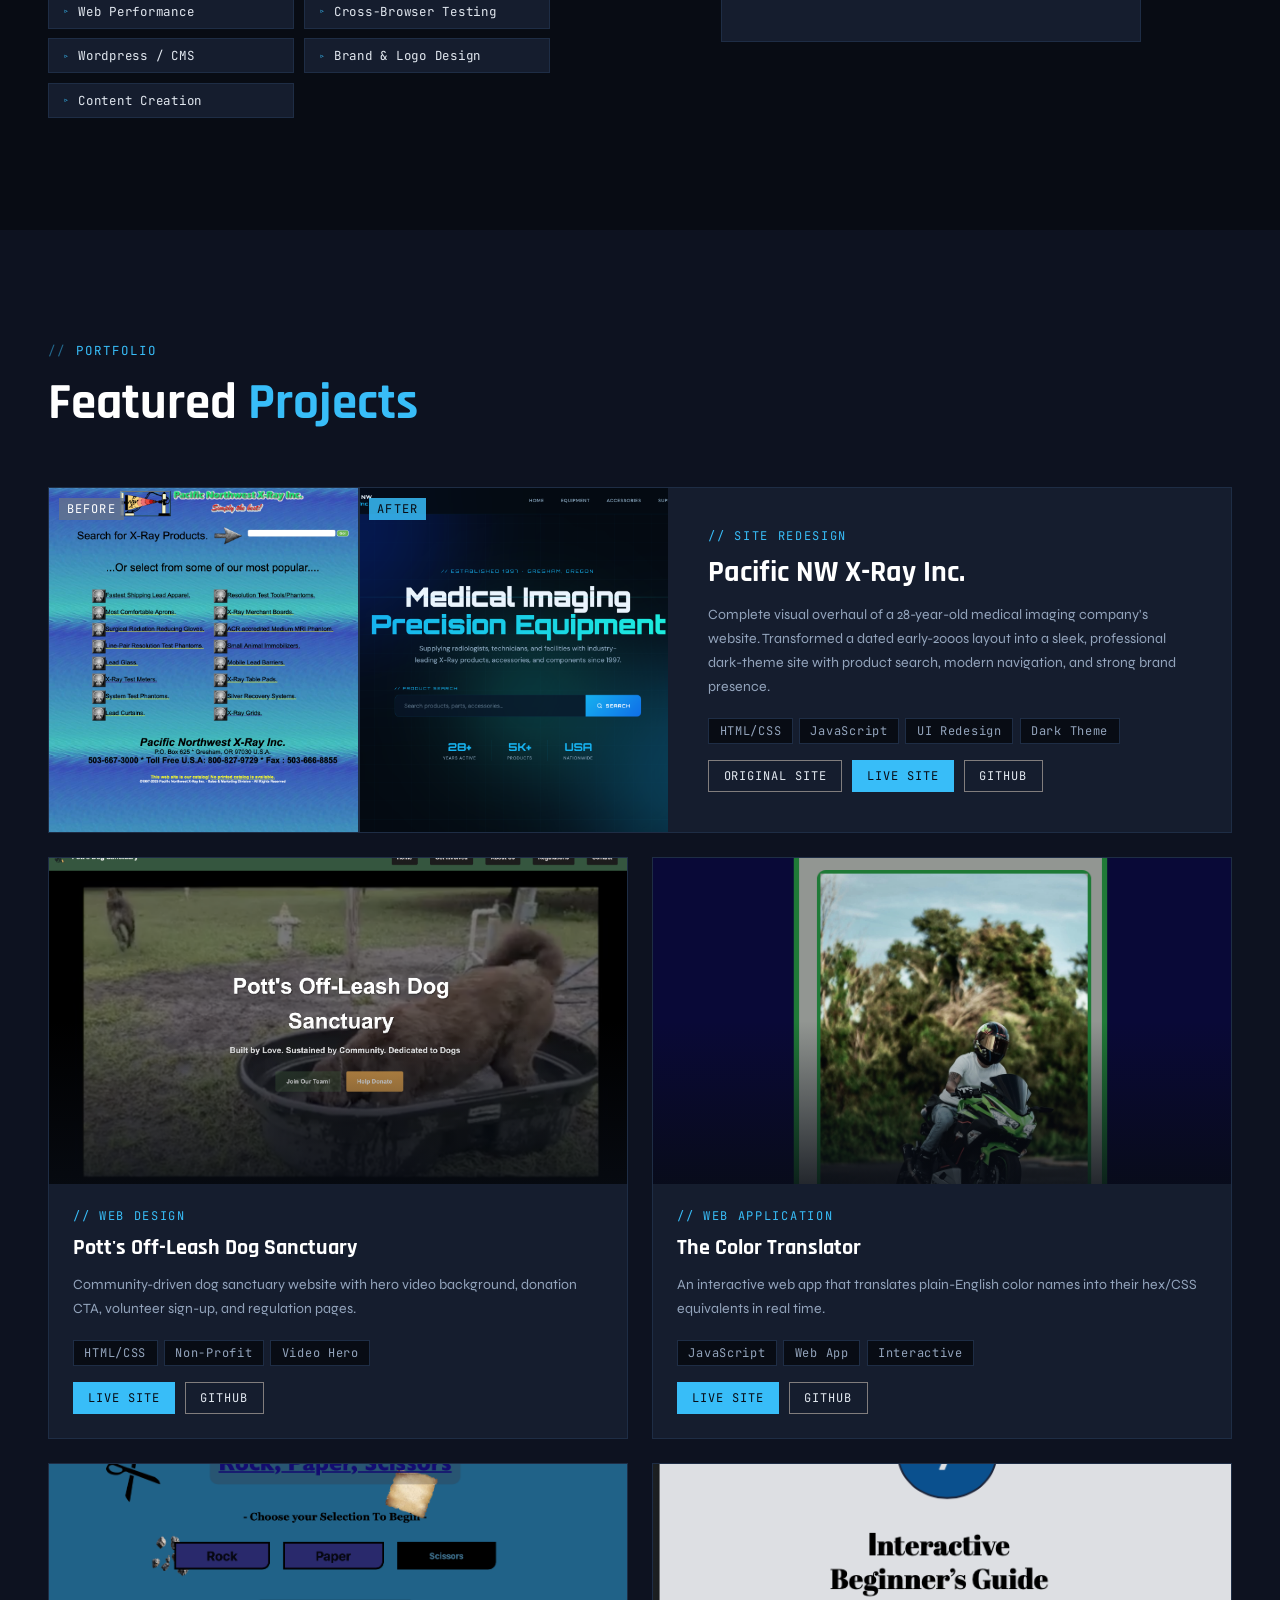
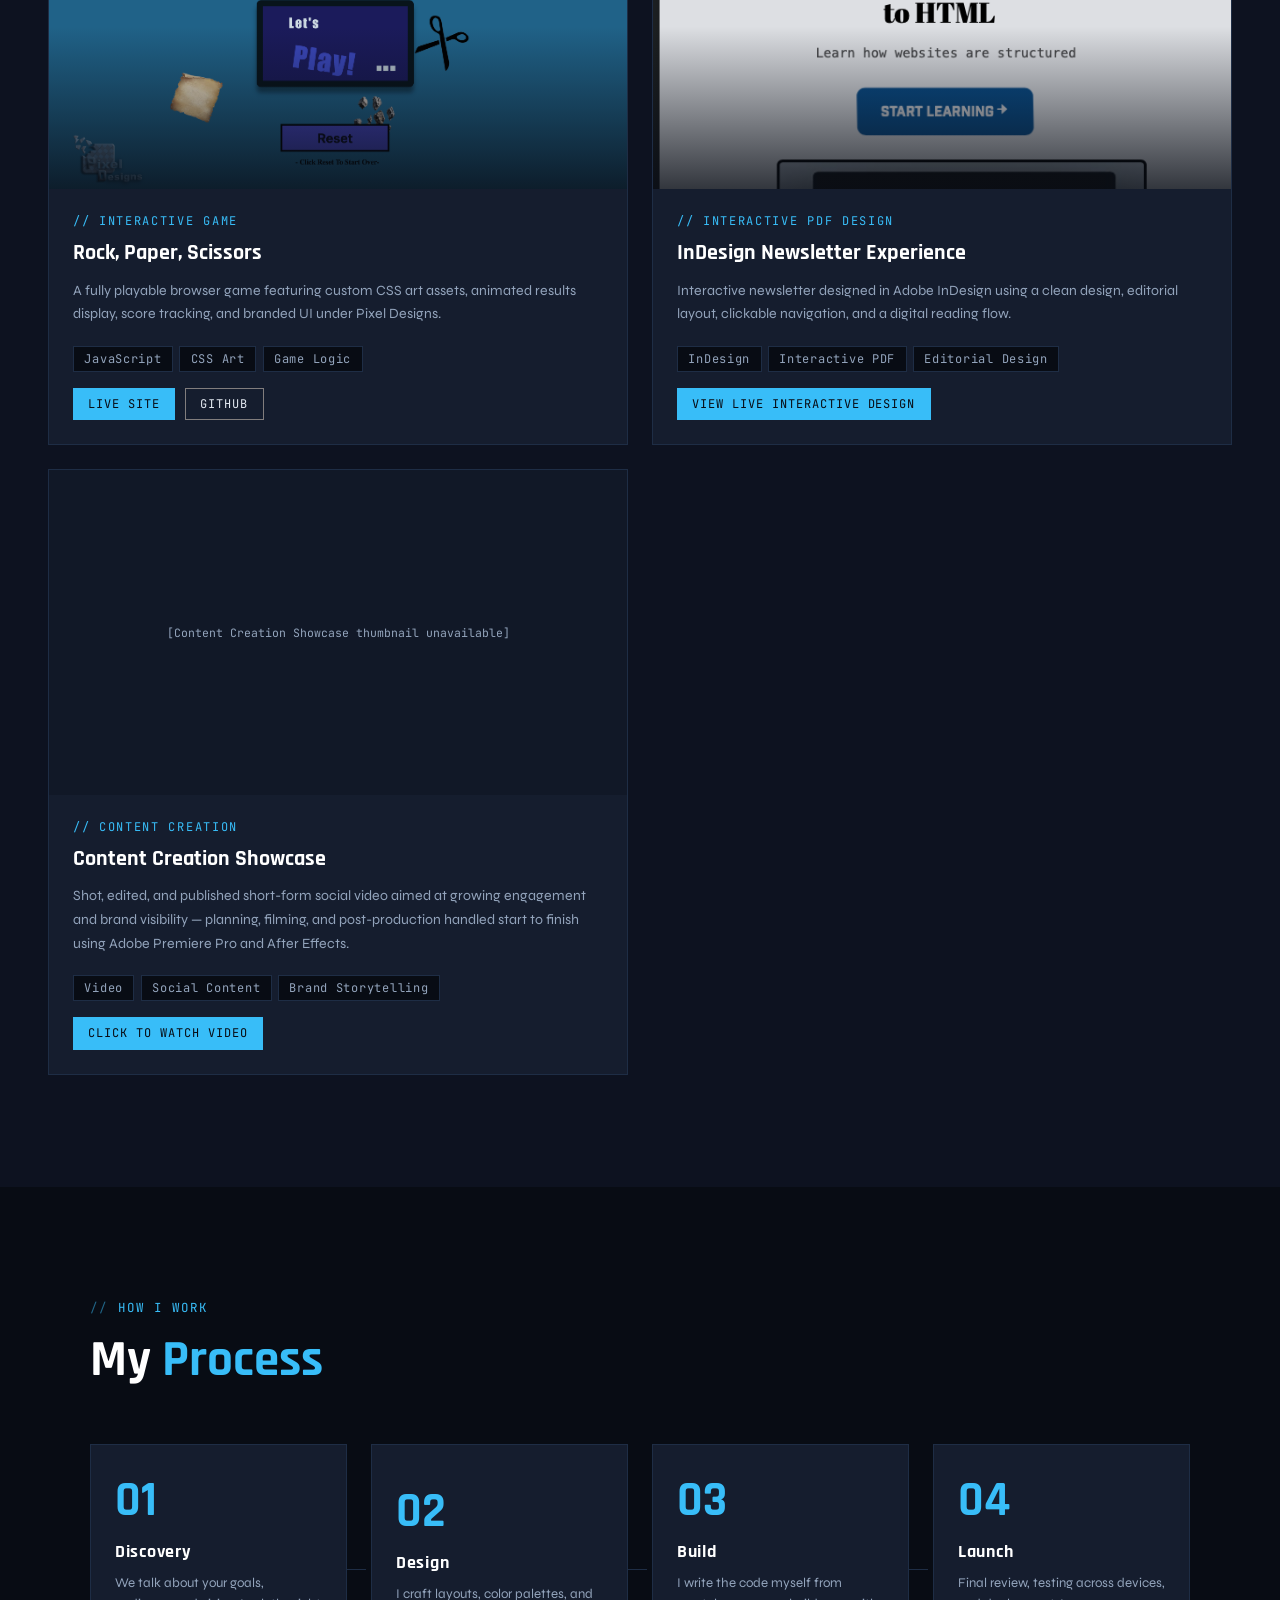
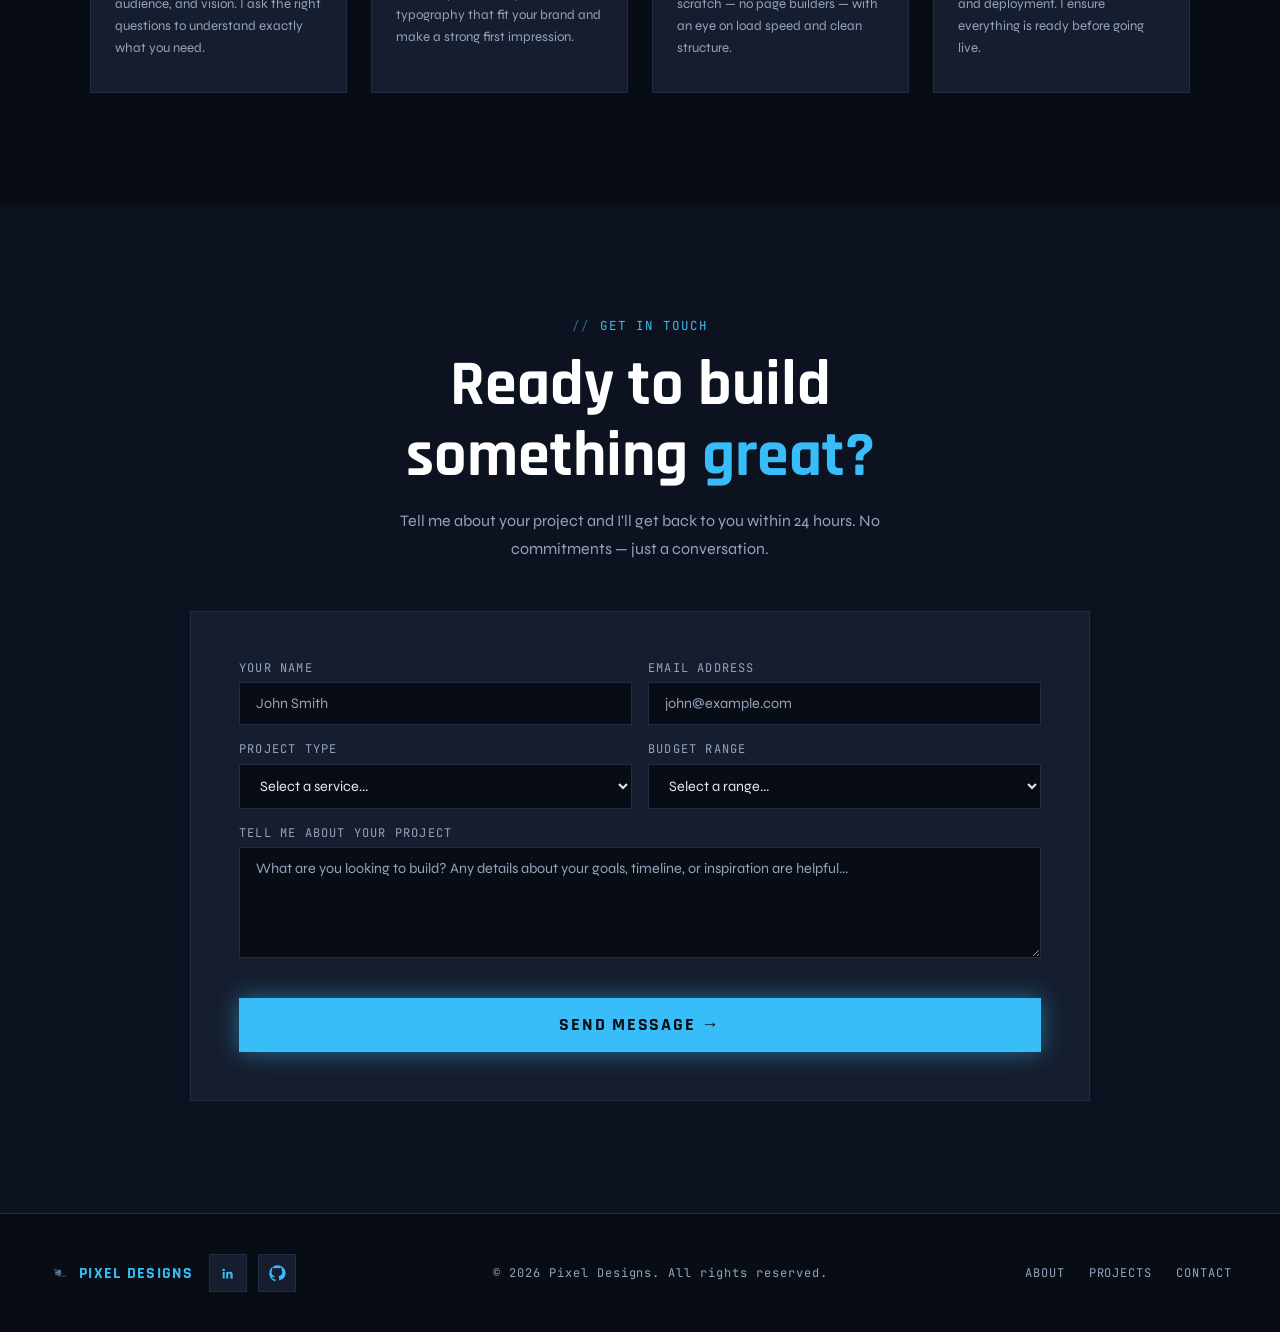
==== commit c31a13de: "blue accent color to the my process cards" ====
--- a/index.html
+++ b/index.html
@@ -72,12 +72,11 @@
           </h1>
           <div class="hero-mobile-portrait" aria-hidden="true">
             <div class="hero-mobile-portrait-frame">
-              <img src="media/ChadSelfie.png" alt="" />
+              <img src="media/ChadSelfie.png" alt="Picture of me" />
             </div>
           </div>
           <p class="hero-sub">
-            I build fast, modern, and visually striking websites that convert
-            visitors into customers — from concept to launch.
+            I design, build, and market digital experiences — from web development to content creation — that help brands look sharp and get found.
           </p>
           <div class="hero-actions">
             <a href="#projects" class="btn-primary">View My Work</a>
@@ -211,6 +210,11 @@
           <span>✦</span>
           Site Redesigns
         </div>
+        <div class="ticker-item">
+          <span>✦</span>
+          Content Creation  
+        </div>
+    
         <!-- repeat -->
         <div class="ticker-item">
           <span>✦</span>
@@ -244,7 +248,11 @@
           <span>✦</span>
           Site Redesigns
         </div>
-      </div>
+        <div class="ticker-item">
+          <span>✦</span>
+          Content Creation
+      </div>
+     </div>
     </div>
 
     <!-- ─── ABOUT ─────────────────────────────────────── -->
@@ -253,30 +261,26 @@
         <div class="reveal">
           <div class="about-label">About Me</div>
           <h2 class="section-title">
-            Turning ideas into
-            <em>digital reality</em>
+            Code, Design, and
+            <em>Digital Content</em>
           </h2>
           <p class="about-text">
-            I'm a web designer and developer passionate about building clean,
-            functional, and visually compelling digital experiences. Every
-            project I take on is built with intention — from pixel-perfect
-            layouts to smooth user interactions.
+            From outdated to on-brand. I'm a web designer and developer working across front-end code, visual design, SEO, and content creation. I like taking sites that feel stuck in 2010 and rebuilding them into something that actually represents the business behind them — see the Pacific NW X-Ray project below. 
           </p>
           <p class="about-text">
-            Whether it's a full site redesign, a brand-new web presence, or a
-            custom web app, I bring creative thinking and technical precision to
-            every line of code.
+            I also shoot and edit social content, so I can help a brand look good and get seen. When I'm not doing client work, I'm building out my own skills on side projects, a few of which are also below.
           </p>
-          <div class="skills-grid">
-            <div class="skill-chip">HTML5 / CSS3</div>
-            <div class="skill-chip">JavaScript (ES6+)</div>
-            <div class="skill-chip">Responsive Design</div>
-            <div class="skill-chip">UI / UX Principles</div>
-            <div class="skill-chip">Web Performance</div>
-            <div class="skill-chip">Brand & Logo Design</div>
-            <div class="skill-chip">CMS Integration</div>
-            <div class="skill-chip">Cross-Browser Testing</div>
-          </div>
+       <div class="skills-grid">
+  <div class="skill-chip">HTML5 / CSS3</div>
+  <div class="skill-chip">JavaScript (ES6+)</div>
+  <div class="skill-chip">Responsive Design</div>
+  <div class="skill-chip">UI / UX Principles</div>
+  <div class="skill-chip">Web Performance</div>
+  <div class="skill-chip">Cross-Browser Testing</div>
+  <div class="skill-chip">Wordpress / CMS</div>
+  <div class="skill-chip">Brand & Logo Design</div>
+  <div class="skill-chip">Content Creation</div>
+</div>
         </div>
 
         <div class="about-img-area reveal">
@@ -288,8 +292,7 @@
                 <div>
                   <div class="service-name">Website Design</div>
                   <div class="service-desc">
-                    Fully custom, responsive layouts built to impress and
-                    convert — no templates.
+                    Custom layouts built from scratch to match your brand, not a template.
                   </div>
                 </div>
               </div>
@@ -298,18 +301,17 @@
                 <div>
                   <div class="service-name">Web Development</div>
                   <div class="service-desc">
-                    Clean, efficient code that performs fast on any device or
-                    screen size.
+                    Front-end code that's fast, responsive, and easy to maintain.
                   </div>
                 </div>
               </div>
               <div class="service-row">
-                <div class="service-icon">🔄</div>
+                <div class="service-icon">📈</div>
                 <div>
-                  <div class="service-name">Site Redesign</div>
+                  <div class="service-name">Content & Marketing</div>
                   <div class="service-desc">
-                    Transform outdated sites into modern, high-performing
-                    digital assets.
+                    Social content, video, and SEO strategy that grows
+                    an audience and drives traffic.
                   </div>
                 </div>
               </div>
@@ -580,8 +582,7 @@
               <div class="project-type">// Interactive PDF Design</div>
               <div class="project-title">InDesign Newsletter Experience</div>
               <p class="project-desc">
-                Interactive newsletter designed in Adobe InDesign with a
-                polished editorial layout, clickable navigation, and a digital
+                Interactive newsletter designed in Adobe InDesign using a clean design, editorial layout, clickable navigation, and a digital
                 reading flow. 
               </p>
               <div class="project-tags">
@@ -592,7 +593,7 @@
               <div class="project-links">
                 <a
                   class="project-link project-link-live"
-                  href="https://indd.adobe.com/view/d4904f1c-a24c-4510-95b4-b731d081a69c "
+                  href="https://indd.adobe.com/view/d4904f1c-a24c-4510-95b4-b731d081a69c"
                   target="_blank"
                   rel="noopener noreferrer"
                 >
@@ -606,23 +607,24 @@
           <!-- Content Creation -->
           <div
             class="project-card reveal"
-            data-video-modal
-            data-video-src="media/clips/PolkRunRide.mp4"
+            data-external-url="https://youtu.be/D2bIeFhx-cs"
           >
             <div class="project-img project-video-wrap">
-              <video autoplay muted loop playsinline preload="metadata">
-                <source src="media/clips/PolkRunRide.mp4" type="video/mp4" />
-                Your browser does not support the video tag.
-              </video>
+              <img
+                src="https://img.youtube.com/vi/D2bIeFhx-cs/hqdefault.jpg"
+                alt="Content Creation Showcase video thumbnail"
+                onerror="
+                  this.parentElement.innerHTML =
+                    '<div class=\'project-img-placeholder\'>[Content Creation Showcase thumbnail unavailable]</div>'
+                "
+              />
               <div class="project-overlay"></div>
             </div>
             <div class="project-body">
               <div class="project-type">// Content Creation</div>
               <div class="project-title">Content Creation Showcase</div>
               <p class="project-desc">
-                Social media content creation focused on producing
-                engaging visuals and making the video designed to strengthen
-                audience connection and online presence.
+                Shot, edited, and published short-form social video aimed at growing engagement and brand visibility — planning, filming, and post-production handled start to finish using Adobe Premiere Pro and After Effects.
               </p>
               <div class="project-tags">
                 <div class="tag">Video</div>
@@ -632,11 +634,11 @@
               <div class="project-links">
                 <a
                   class="project-link project-link-live"
-                  href="media/clips/PolkRunRide.mp4"
-                  target="_blank"
-                  rel="noopener noreferrer"
-                >
-                  View Video
+                  href="https://youtu.be/D2bIeFhx-cs"
+                  target="_blank"
+                  rel="noopener noreferrer"
+                >
+                  Click to Watch Video
                 </a>
               </div>
             </div>
@@ -695,8 +697,7 @@
             <div class="step-num">03</div>
             <div class="step-title">Build</div>
             <div class="step-desc">
-              Clean, optimized code is written from scratch. Every interaction,
-              animation, and page is built with performance in mind.
+              I write the code myself from scratch — no page builders — with an eye on load speed and clean structure.
             </div>
           </button>
           <button
@@ -723,7 +724,7 @@
           ×
         </button>
         <div class="process-modal__eyebrow">My Process</div>
-        <h3 class="process-modal__title" id="processModalTitle"></h3>
+        <h3 class="process-modal__title" id="processModalTitle">Process details</h3>
         <p class="process-modal__text" id="processModalText"></p>
       </div>
     </div>
@@ -780,12 +781,12 @@
         >
           <div class="form-row">
             <div class="form-group">
-              <label>Your Name</label>
-              <input type="text" name="name" placeholder="John Smith" />
+              <label for="contactName">Your Name</label>
+              <input id="contactName" type="text" name="name" placeholder="John Smith" />
             </div>
             <div class="form-group">
-              <label>Email Address</label>
-              <input type="email" name="email" placeholder="john@example.com" />
+              <label for="contactEmail">Email Address</label>
+              <input id="contactEmail" type="email" name="email" placeholder="john@example.com" />
             </div>
           </div>
           <div class="form-row">
@@ -813,8 +814,9 @@
           </div>
           <div class="form-row">
             <div class="form-group full">
-              <label>Tell Me About Your Project</label>
+              <label for="contactMessage">Tell Me About Your Project</label>
               <textarea
+                id="contactMessage"
                 rows="5"
                 name="message"
                 placeholder="What are you looking to build? Any details about your goals, timeline, or inspiration are helpful..."
@@ -869,7 +871,7 @@
           </a>
         </div>
       </div>
-      <div class="footer-copy">© 2025 Pixel Designs. All rights reserved.</div>
+      <div class="footer-copy">© 2026 Pixel Designs. All rights reserved.</div>
       <div class="footer-links">
         <a href="#about">About</a>
         <a href="#projects">Projects</a>
--- a/styles.css
+++ b/styles.css
@@ -16,7 +16,7 @@
   --accent2: #7c3aed;
   --glow: #38bdf880;
   --text: #e2e8f0;
-  --muted: #64748b;
+  --muted: #93a4bc;
   --white: #ffffff;
 }
 
@@ -451,7 +451,7 @@
 }
 .stat-label {
   font-family: "JetBrains Mono", monospace;
-  font-size: 0.7rem;
+  font-size: 0.78rem;
   color: var(--muted);
   letter-spacing: 0.1em;
   text-transform: uppercase;
@@ -542,7 +542,7 @@
 .hero-tag {
   position: absolute;
   font-family: "JetBrains Mono", monospace;
-  font-size: 0.68rem;
+  font-size: 0.75rem;
   letter-spacing: 0.1em;
   text-transform: uppercase;
   padding: 0.4rem 0.9rem;
@@ -617,7 +617,7 @@
   white-space: nowrap;
   animation: ticker 22s linear infinite;
   font-family: "JetBrains Mono", monospace;
-  font-size: 0.72rem;
+  font-size: 0.78rem;
   color: var(--muted);
   letter-spacing: 0.1em;
   text-transform: uppercase;
@@ -654,7 +654,7 @@
 }
 .about-label {
   font-family: "JetBrains Mono", monospace;
-  font-size: 0.72rem;
+  font-size: 0.78rem;
   color: var(--accent);
   letter-spacing: 0.16em;
   text-transform: uppercase;
@@ -705,7 +705,7 @@
   background: var(--surface);
   border: 1px solid var(--border);
   font-family: "JetBrains Mono", monospace;
-  font-size: 0.72rem;
+  font-size: 0.78rem;
   color: var(--text);
   letter-spacing: 0.06em;
   transition:
@@ -883,7 +883,7 @@
 }
 .project-type {
   font-family: "JetBrains Mono", monospace;
-  font-size: 0.65rem;
+  font-size: 0.75rem;
   color: var(--accent);
   letter-spacing: 0.14em;
   text-transform: uppercase;
@@ -920,16 +920,23 @@
 .project-link {
   padding: 0.45rem 0.9rem;
   border: 1px solid var(--border);
+  display: inline-flex;
+  align-items: center;
   text-decoration: none;
   font-family: "JetBrains Mono", monospace;
-  font-size: 0.66rem;
+  font-size: 0.75rem;
   letter-spacing: 0.08em;
   text-transform: uppercase;
+  transform: scale(1);
   transition:
     border-color 0.2s,
     background 0.2s,
     color 0.2s,
-    box-shadow 0.2s;
+    box-shadow 0.2s,
+    transform 0.2s;
+}
+.project-link:hover {
+  transform: scale(1.06);
 }
 .project-link-live {
   background: var(--accent);
@@ -953,7 +960,7 @@
   background: var(--bg);
   border: 1px solid var(--border);
   font-family: "JetBrains Mono", monospace;
-  font-size: 0.62rem;
+  font-size: 0.75rem;
   color: var(--muted);
   letter-spacing: 0.06em;
 }
@@ -977,7 +984,7 @@
   top: 0.6rem;
   left: 0.6rem;
   font-family: "JetBrains Mono", monospace;
-  font-size: 0.6rem;
+  font-size: 0.75rem;
   letter-spacing: 0.1em;
   text-transform: uppercase;
   padding: 0.2rem 0.5rem;
@@ -1040,13 +1047,13 @@
   font-family: "Rajdhani", sans-serif;
   font-size: 3rem;
   font-weight: 700;
-  color: var(--border);
+  color: var(--accent);
   line-height: 1;
   margin-bottom: 1rem;
   transition: color 0.2s;
 }
 .process-step:hover .step-num {
-  color: rgba(56, 189, 248, 0.25);
+  color: var(--accent);
 }
 .step-title {
   font-family: "Rajdhani", sans-serif;
@@ -1123,7 +1130,7 @@
 }
 .process-modal__eyebrow {
   font-family: "JetBrains Mono", monospace;
-  font-size: 0.72rem;
+  font-size: 0.78rem;
   letter-spacing: 0.16em;
   text-transform: uppercase;
   color: var(--accent);
@@ -1361,7 +1368,7 @@
 }
 .form-group label {
   font-family: "JetBrains Mono", monospace;
-  font-size: 0.68rem;
+  font-size: 0.75rem;
   color: var(--muted);
   letter-spacing: 0.1em;
   text-transform: uppercase;
@@ -1449,7 +1456,7 @@
 }
 .footer-copy {
   font-family: "JetBrains Mono", monospace;
-  font-size: 0.68rem;
+  font-size: 0.75rem;
   color: var(--muted);
   letter-spacing: 0.08em;
 }
@@ -1459,7 +1466,7 @@
 }
 .footer-links a {
   font-family: "JetBrains Mono", monospace;
-  font-size: 0.68rem;
+  font-size: 0.75rem;
   color: var(--muted);
   text-decoration: none;
   letter-spacing: 0.08em;
@@ -1477,7 +1484,7 @@
 .back-to-top {
   position: fixed;
   right: 1.2rem;
-  bottom: 2rem;
+  bottom: 4.6rem;
   width: 44px;
   height: 44px;
   border: 1px solid var(--accent);
@@ -1517,11 +1524,11 @@
 .back-to-top-text {
   position: fixed;
   right: 1.2rem;
-  bottom: 0.68rem;
+  bottom: 2rem;
   width: 44px;
   text-align: center;
   font-family: "JetBrains Mono", monospace;
-  font-size: 0.56rem;
+  font-size: 0.72rem;
   color: var(--accent);
   letter-spacing: 0.08em;
   text-transform: uppercase;
@@ -1689,11 +1696,11 @@
   }
   .back-to-top {
     right: 0.9rem;
-    bottom: 1.5rem;
+    bottom: 3.9rem;
   }
   .back-to-top-text {
     right: 0.9rem;
-    bottom: 0.18rem;
+    bottom: 1.6rem;
   }
   .image-modal {
     padding: 0.75rem;
@@ -1725,7 +1732,7 @@
   }
   .nav-cta {
     padding: 0.48rem 0.95rem;
-    font-size: 0.7rem;
+    font-size: 0.78rem;
   }
   .nav-toggle {
     width: 42px;
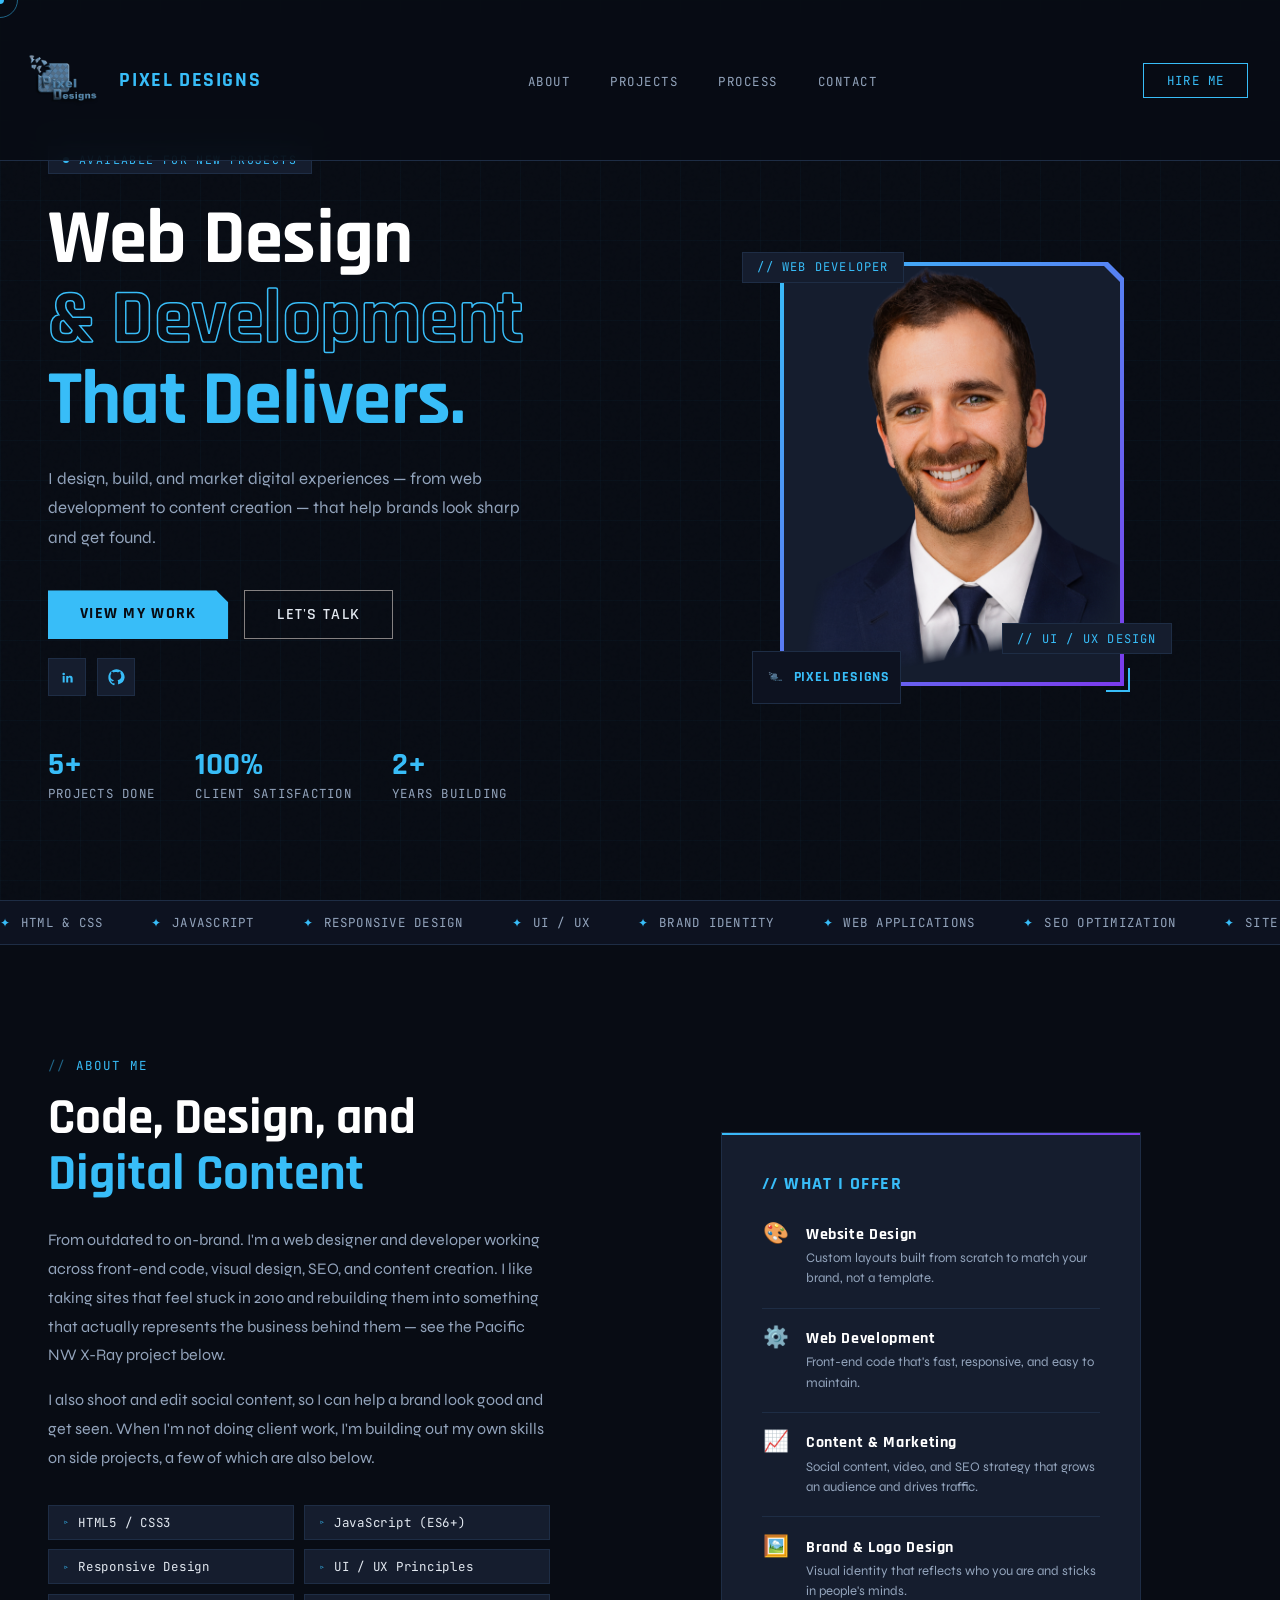
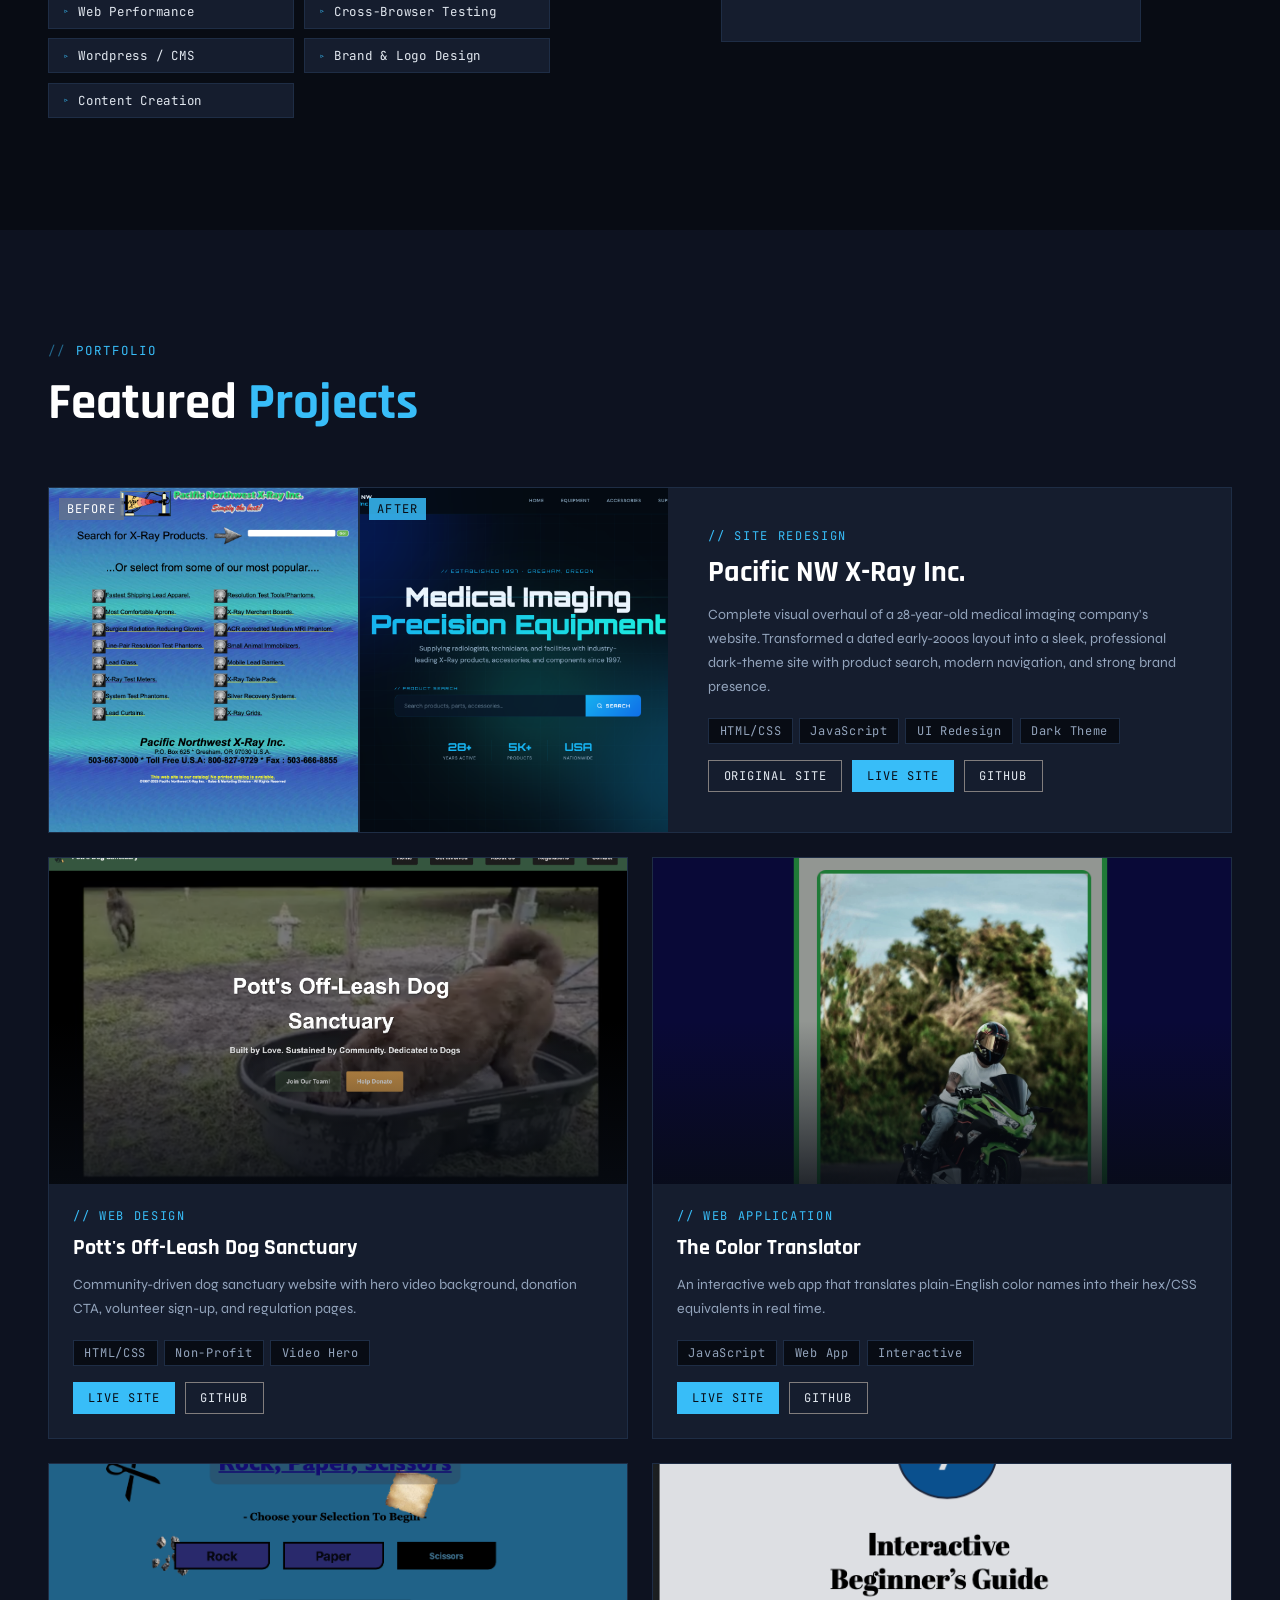
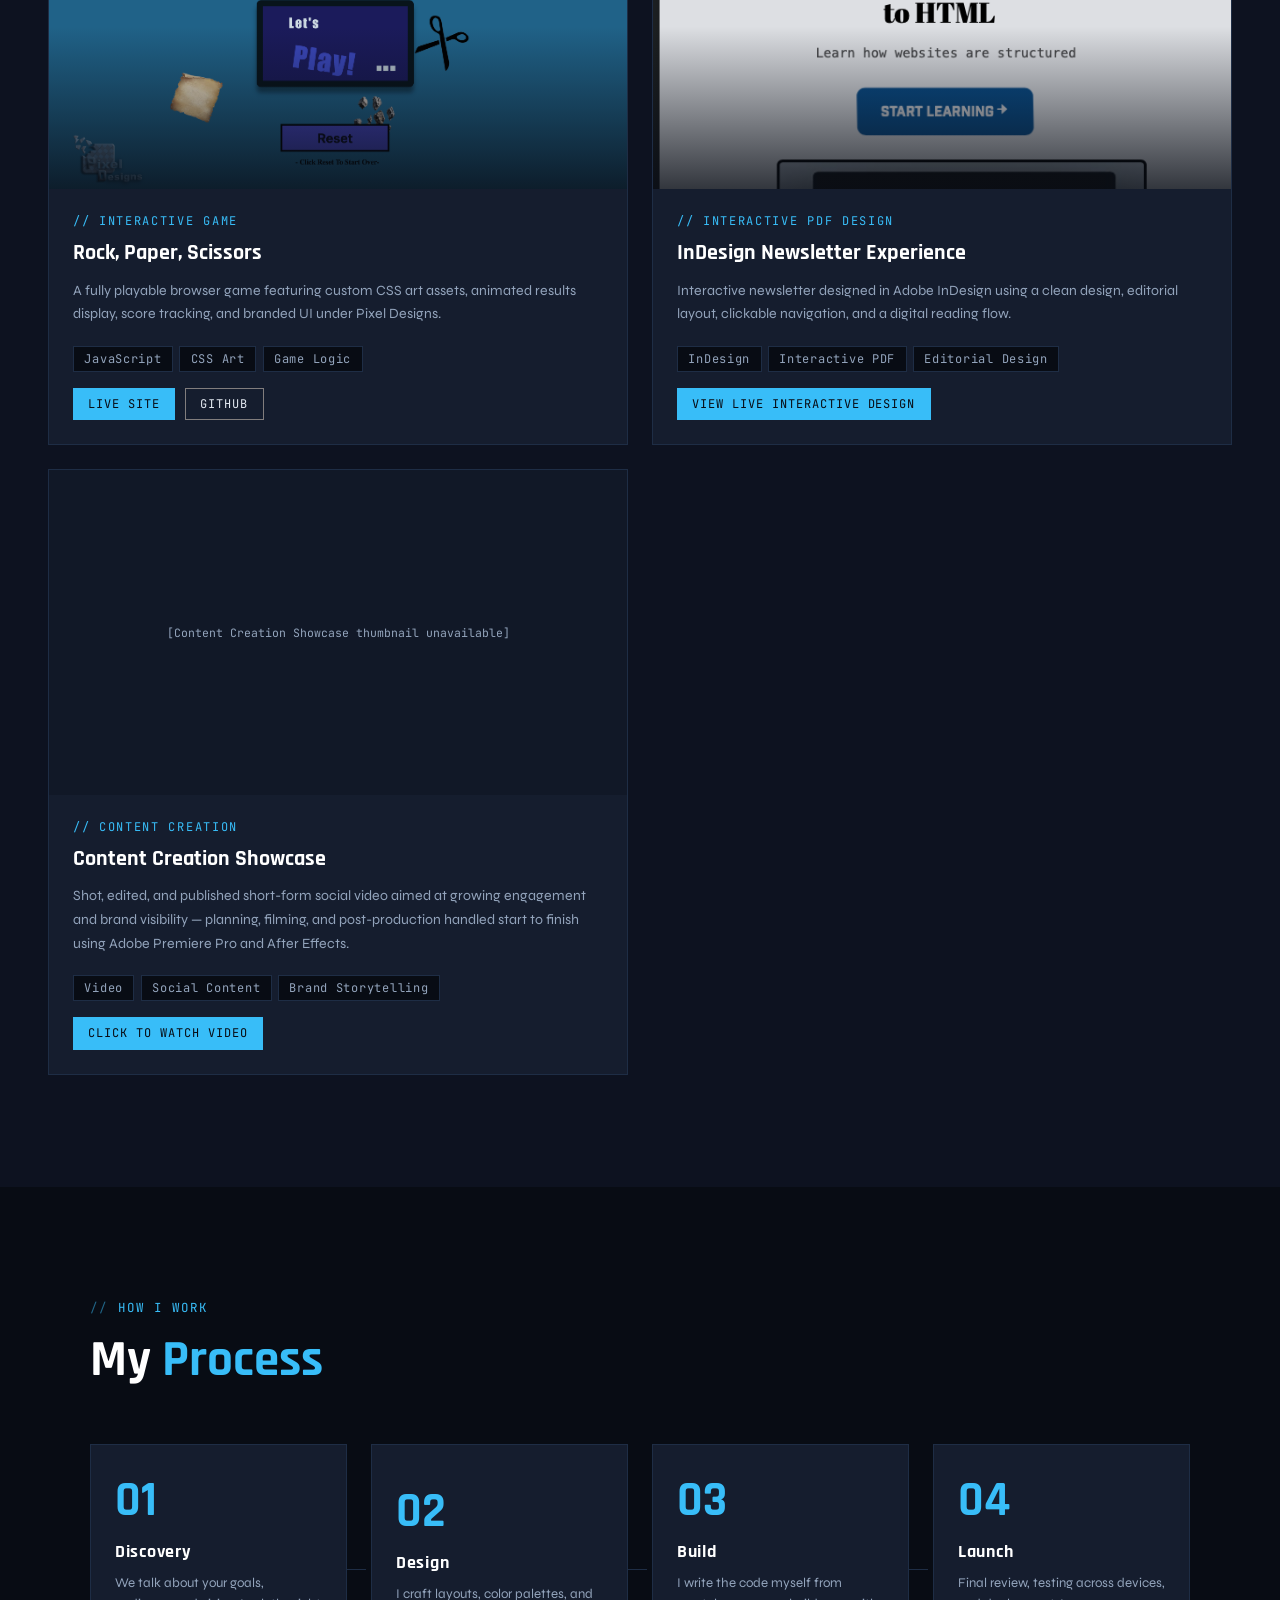
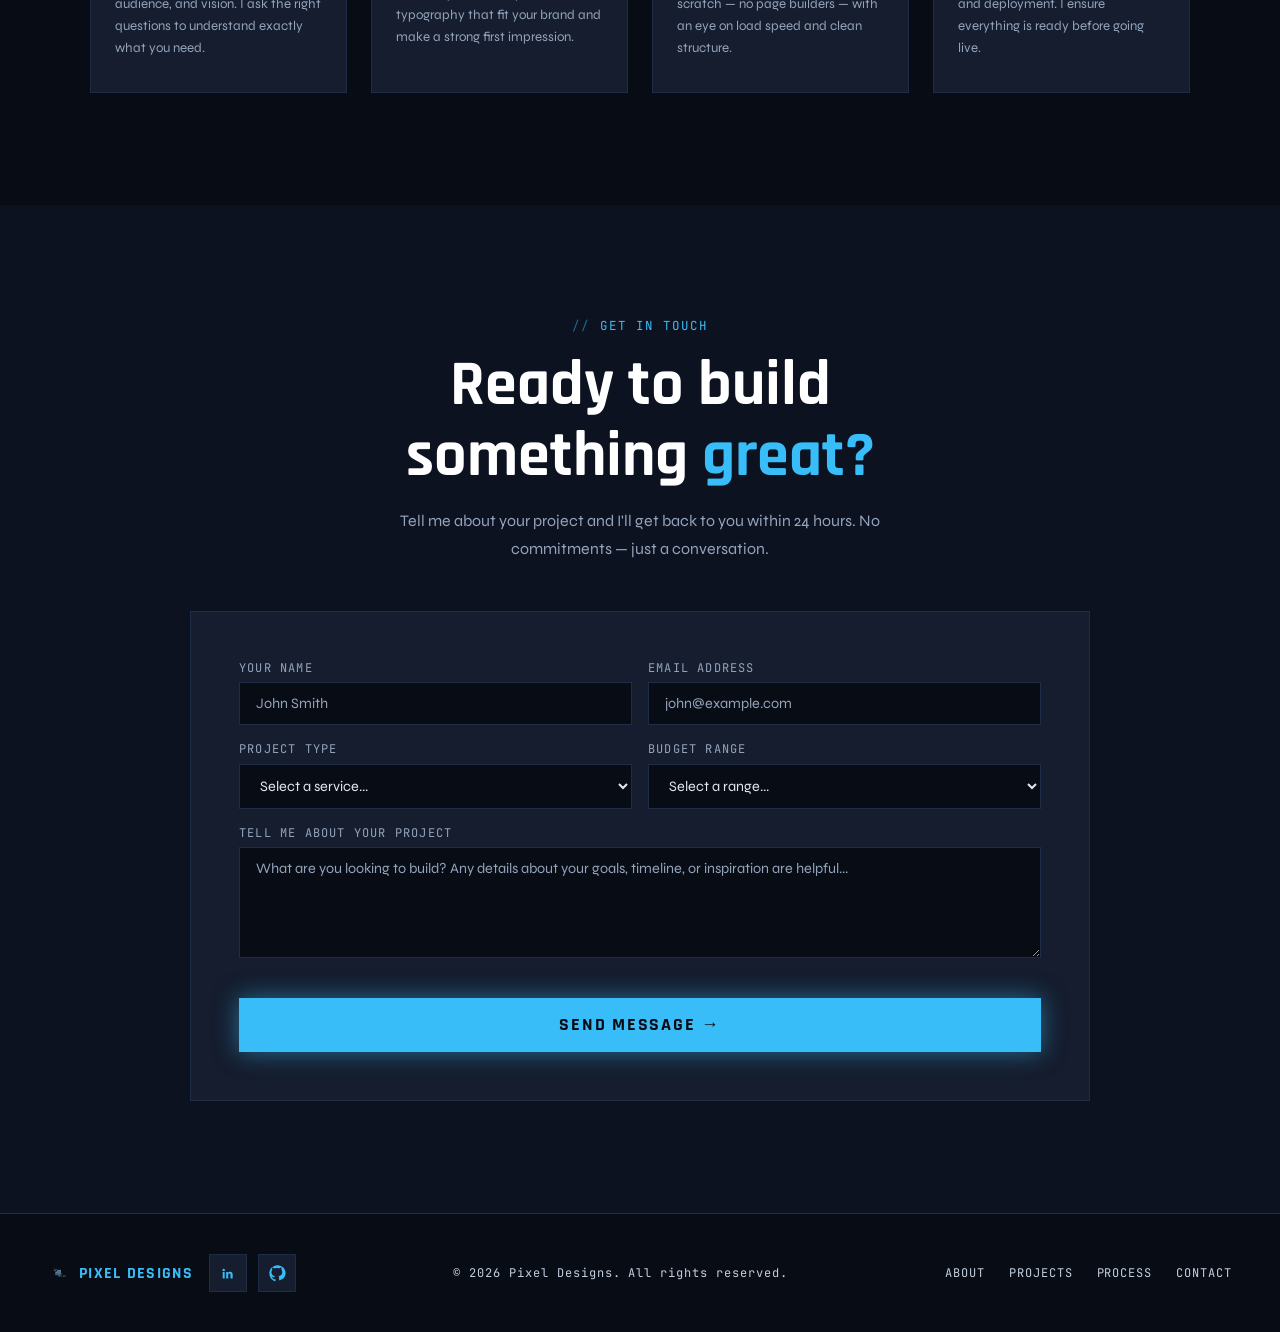
==== commit 470ed39b: "touch up" ====
--- a/index.html
+++ b/index.html
@@ -875,6 +875,7 @@
       <div class="footer-links">
         <a href="#about">About</a>
         <a href="#projects">Projects</a>
+        <a href="#process">Process</a>
         <a href="#contact">Contact</a>
       </div>
     </footer>
--- a/styles.css
+++ b/styles.css
@@ -1457,7 +1457,7 @@
 .footer-copy {
   font-family: "JetBrains Mono", monospace;
   font-size: 0.75rem;
-  color: var(--muted);
+  color: #c3cfde;
   letter-spacing: 0.08em;
 }
 .footer-links {
@@ -1467,7 +1467,7 @@
 .footer-links a {
   font-family: "JetBrains Mono", monospace;
   font-size: 0.75rem;
-  color: var(--muted);
+  color: #c3cfde;
   text-decoration: none;
   letter-spacing: 0.08em;
   text-transform: uppercase;
@@ -1597,7 +1597,7 @@
     justify-self: end;
     width: 100%;
     justify-content: space-between;
-    margin-left: 0.85rem;
+    margin-left: 10.854rem;
   }
   .nav-cta {
     margin-right: 0;
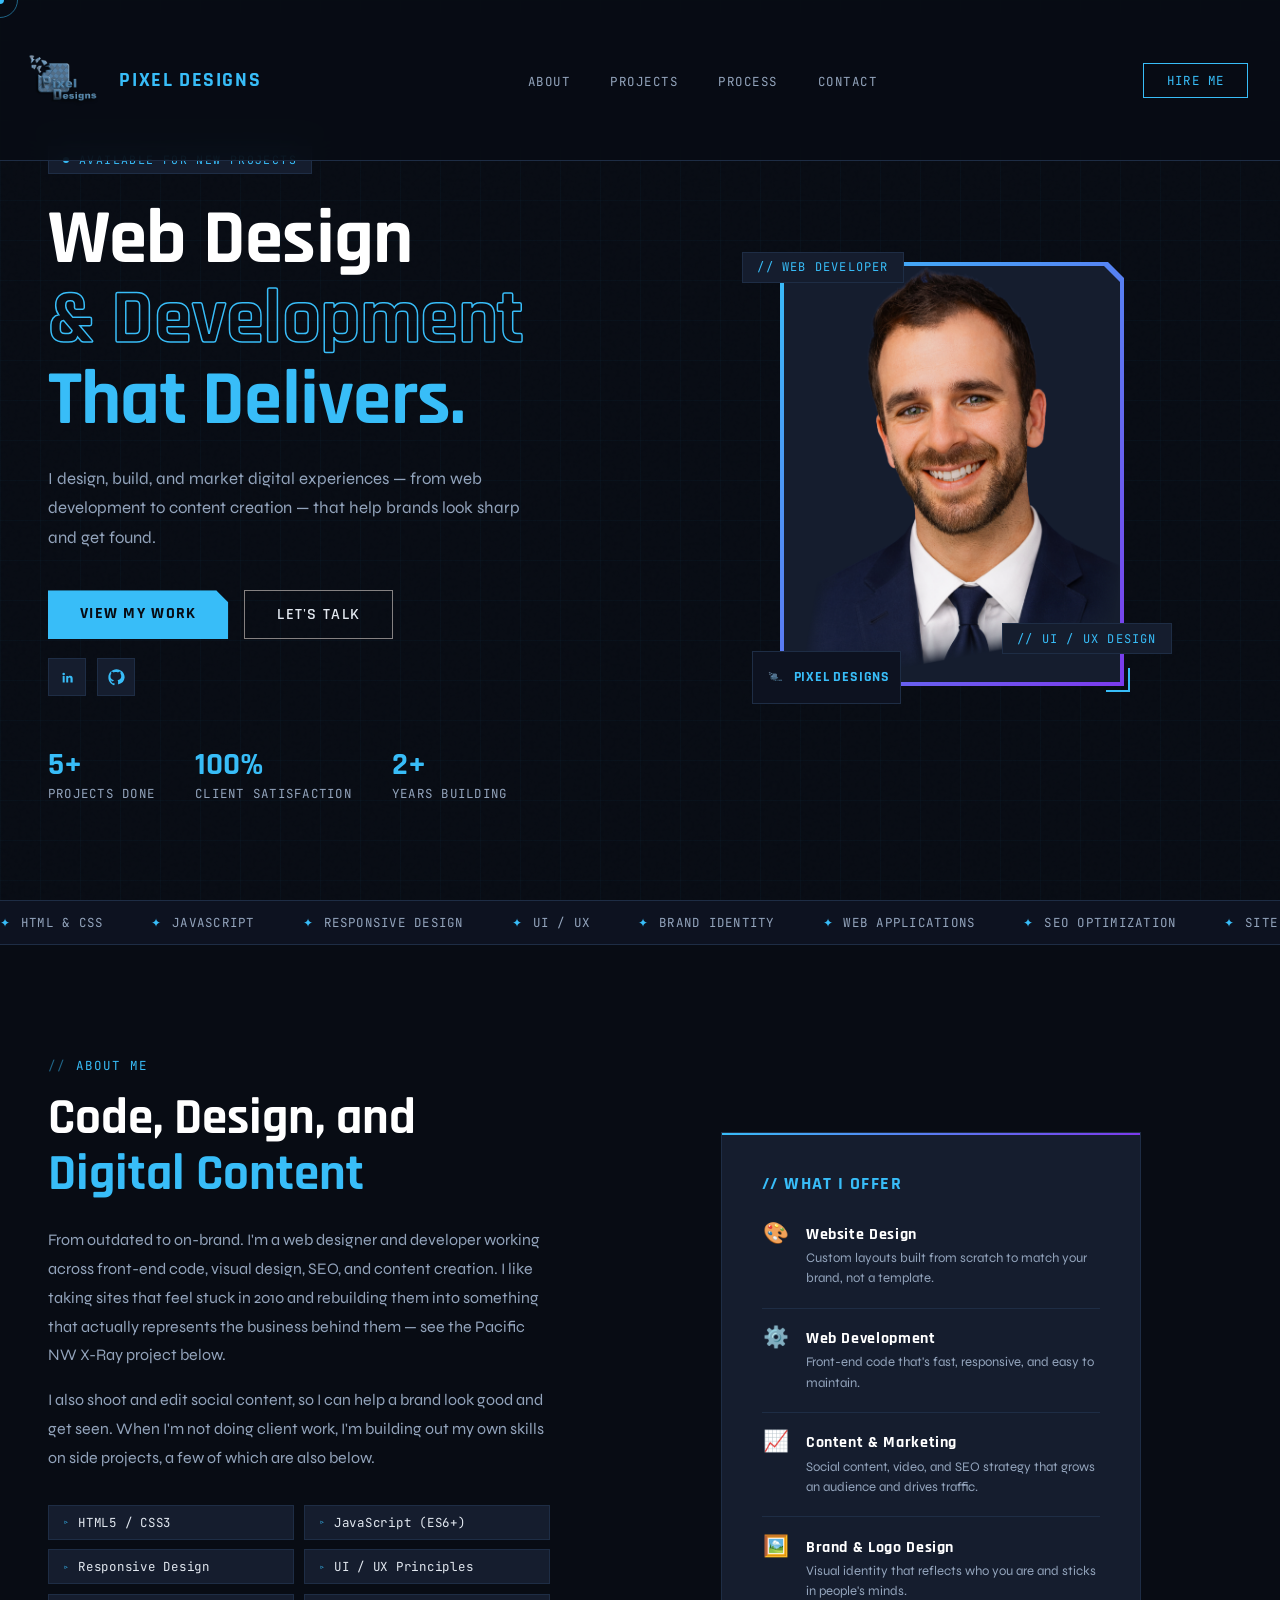
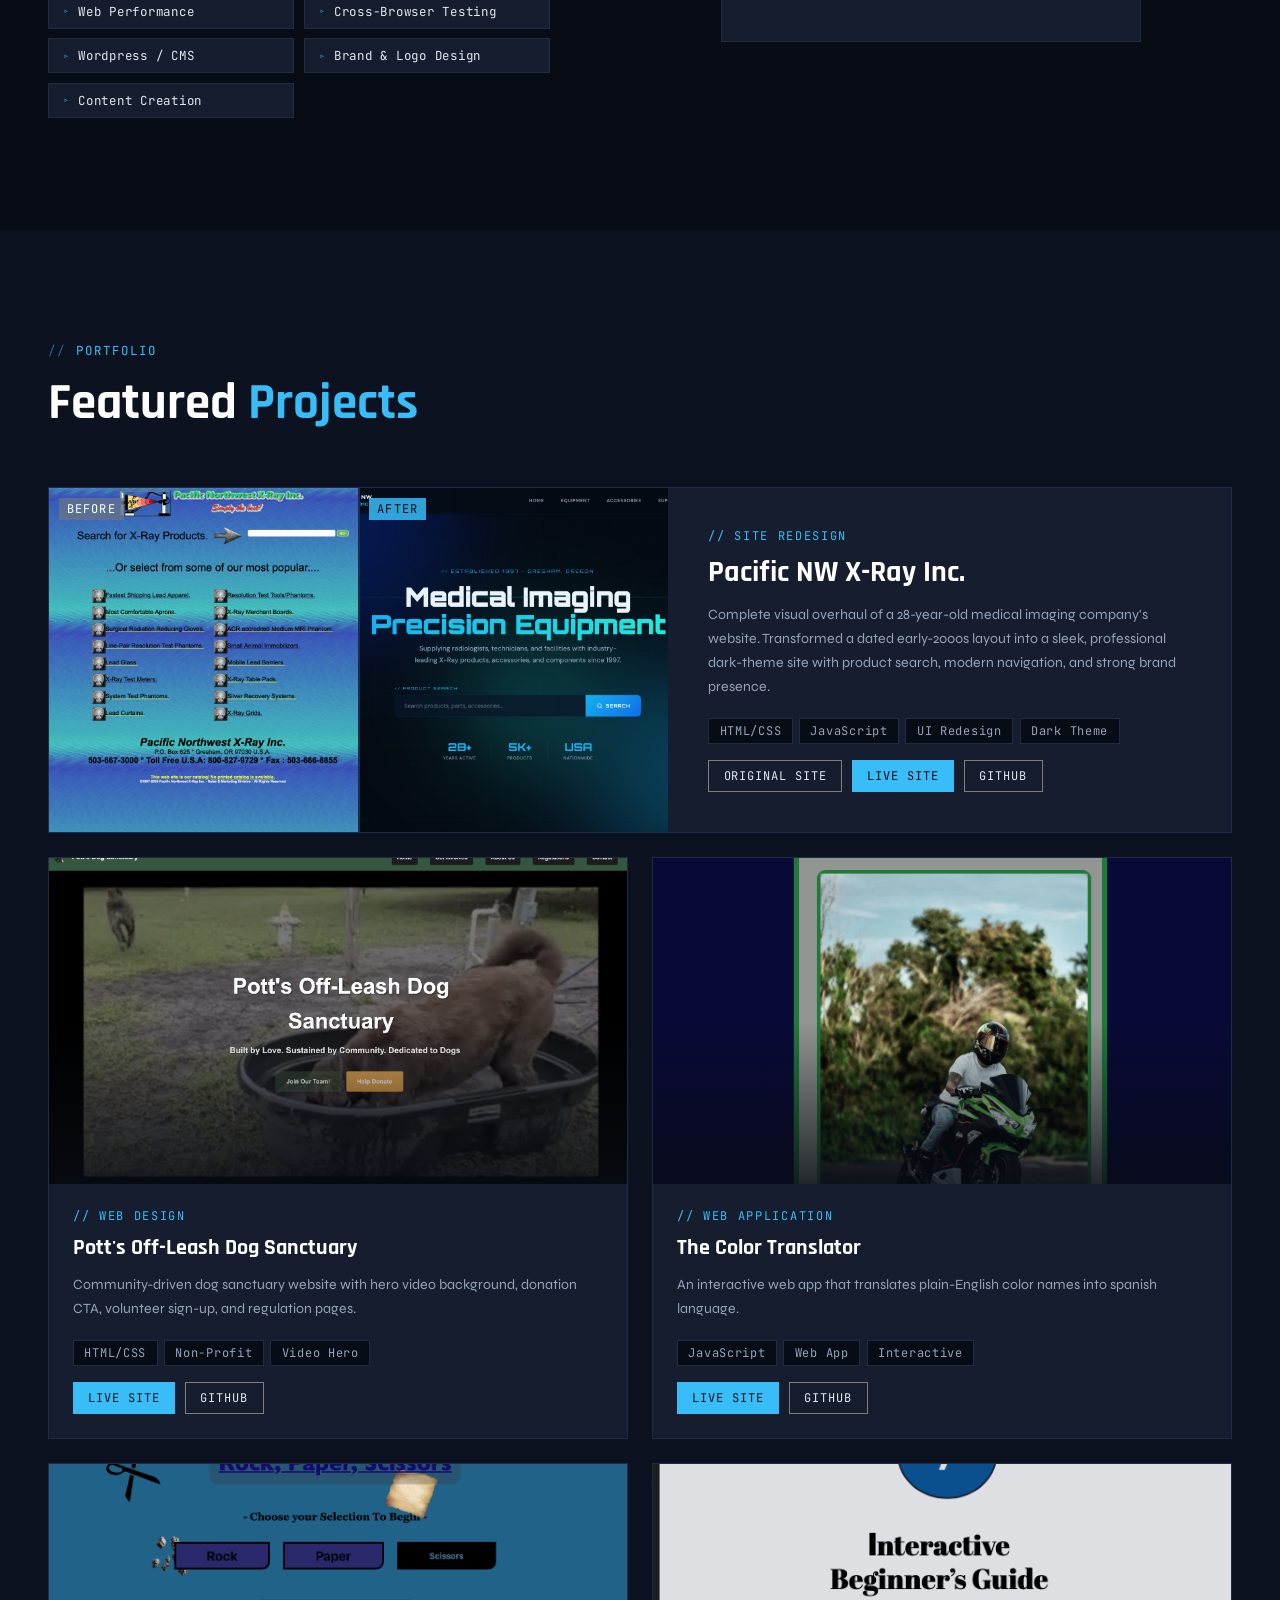
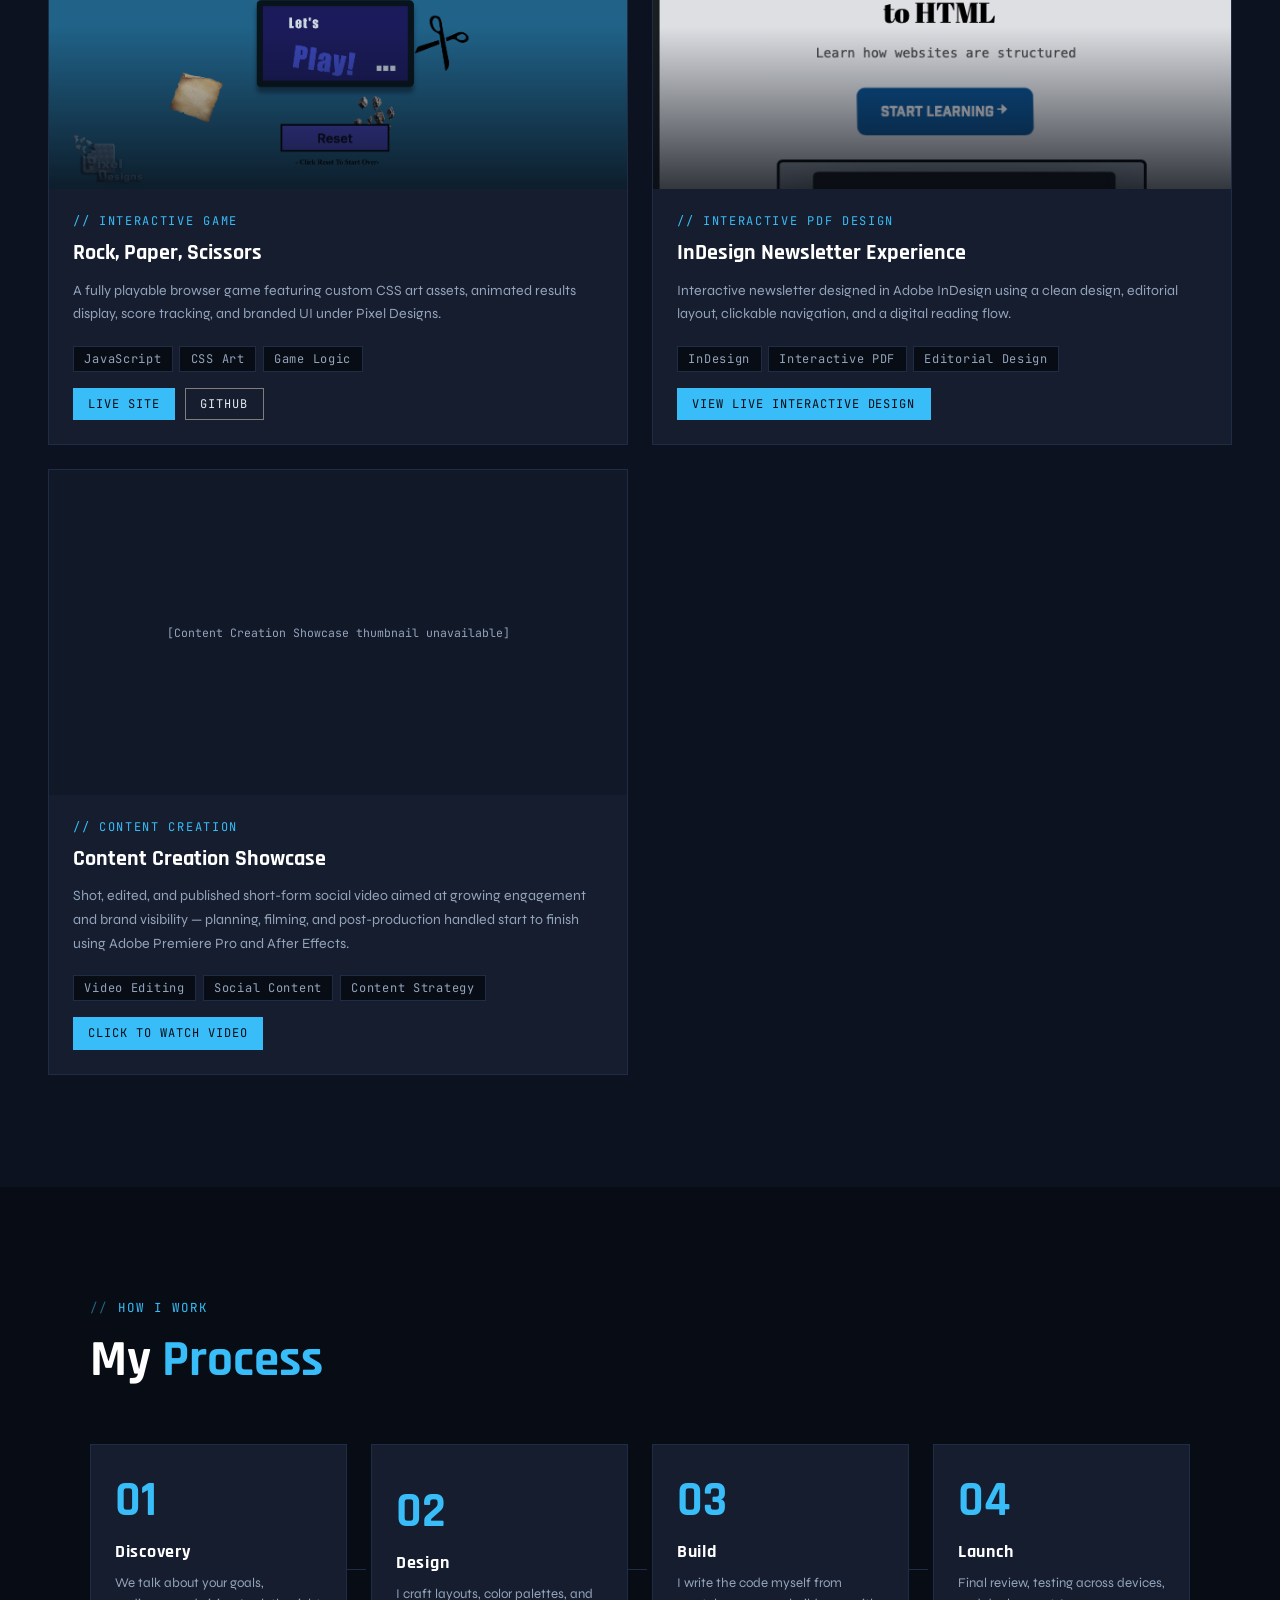
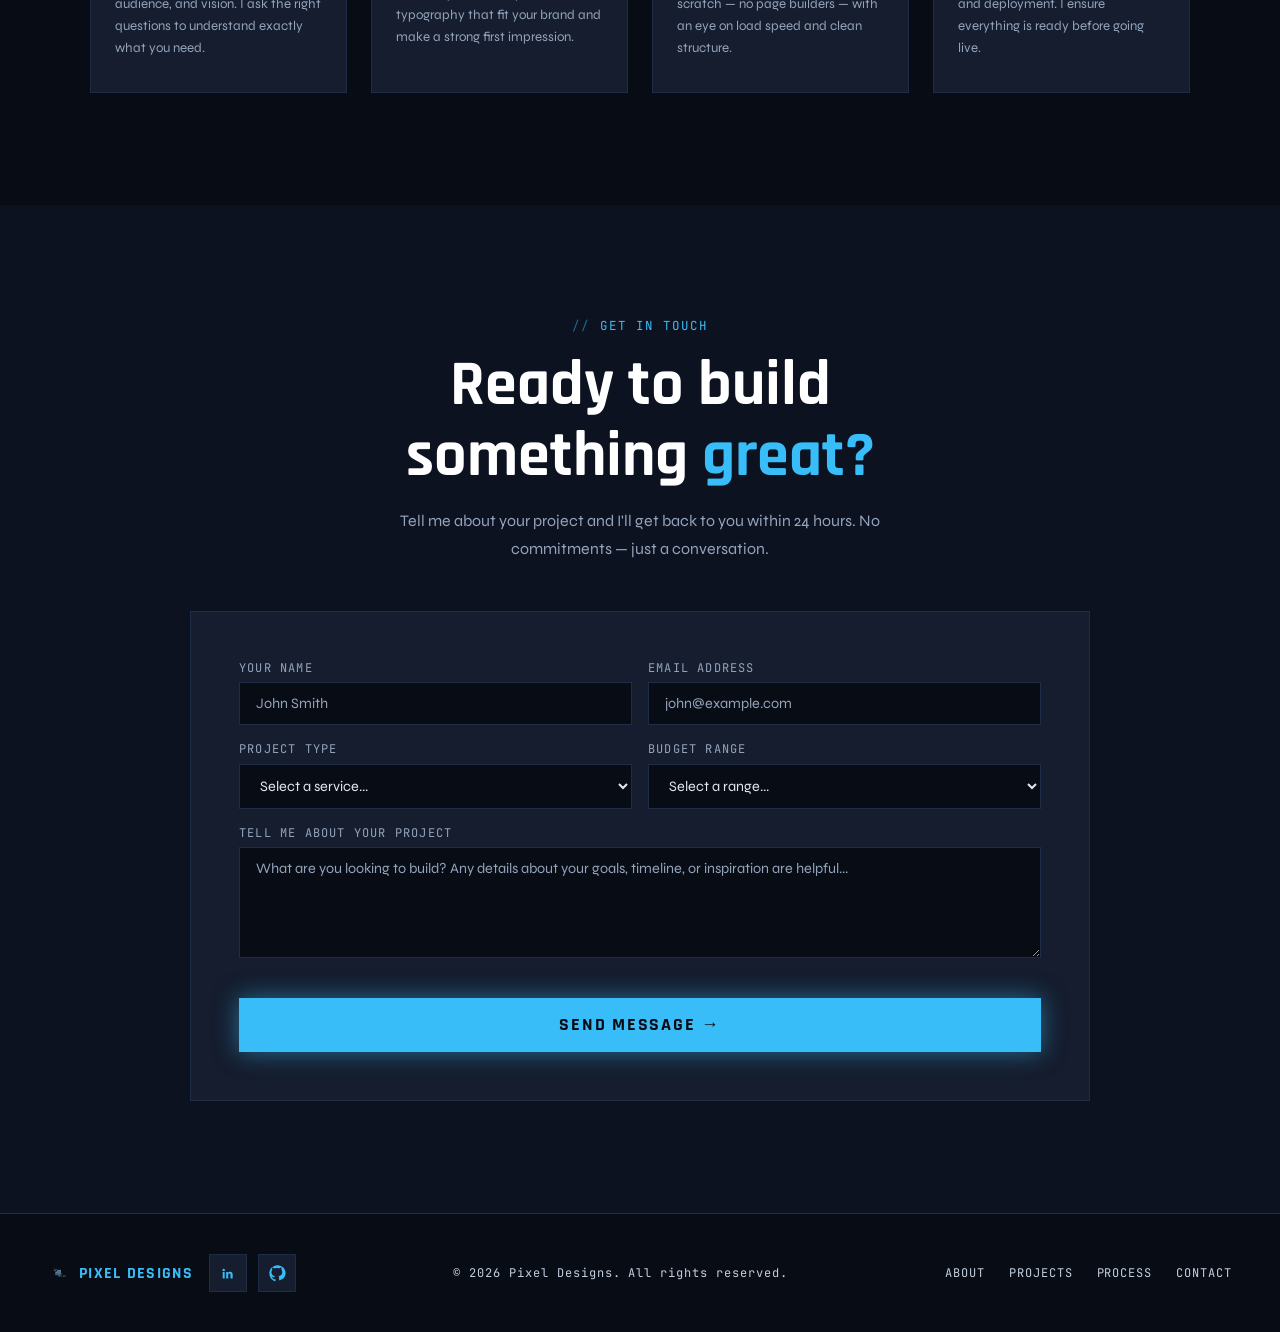
==== commit d5f3a417: "content description" ====
--- a/index.html
+++ b/index.html
@@ -480,7 +480,7 @@
               <div class="project-title">The Color Translator</div>
               <p class="project-desc">
                 An interactive web app that translates plain-English color names
-                into their hex/CSS equivalents in real time.
+                into spanish language.
               </p>
               <div class="project-tags">
                 <div class="tag">JavaScript</div>
@@ -627,9 +627,9 @@
                 Shot, edited, and published short-form social video aimed at growing engagement and brand visibility — planning, filming, and post-production handled start to finish using Adobe Premiere Pro and After Effects.
               </p>
               <div class="project-tags">
-                <div class="tag">Video</div>
+                <div class="tag">Video Editing</div>
                 <div class="tag">Social Content</div>
-                <div class="tag">Brand Storytelling</div>
+                <div class="tag">Content Strategy</div>
               </div>
               <div class="project-links">
                 <a
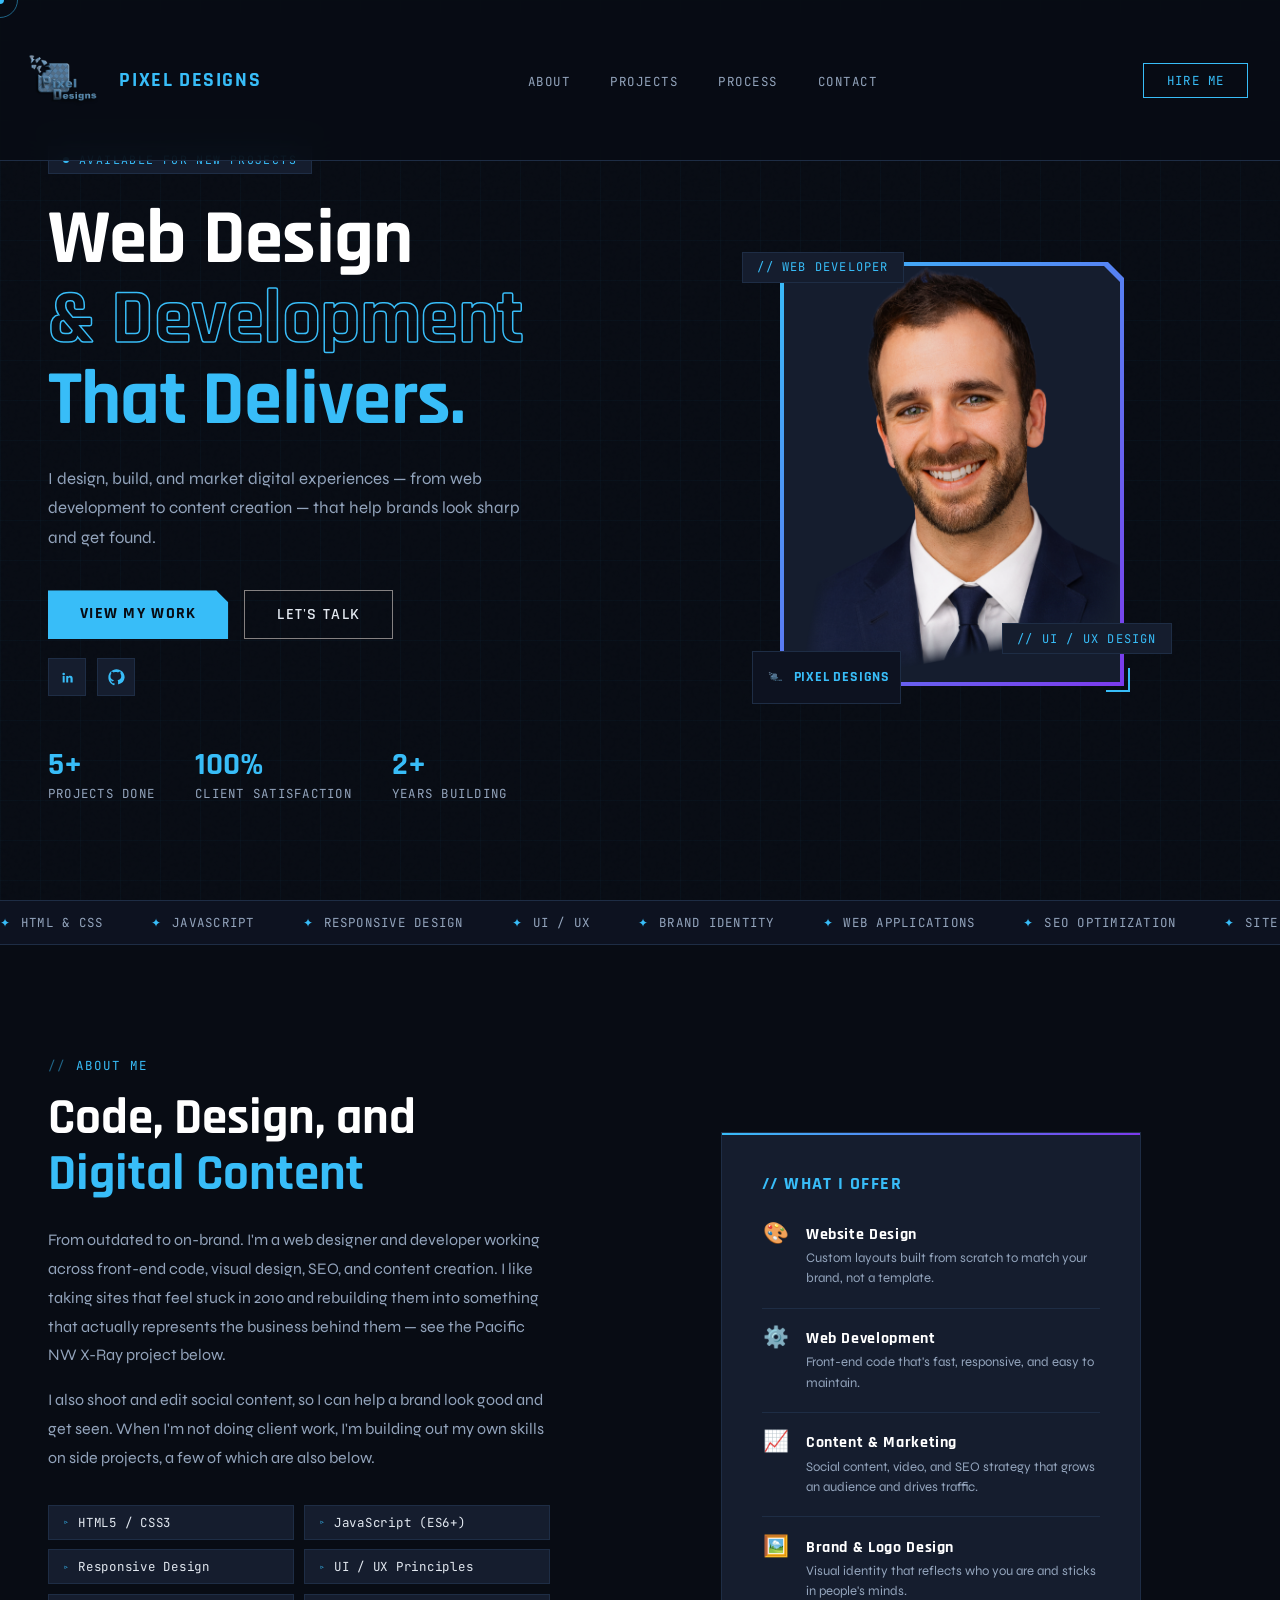
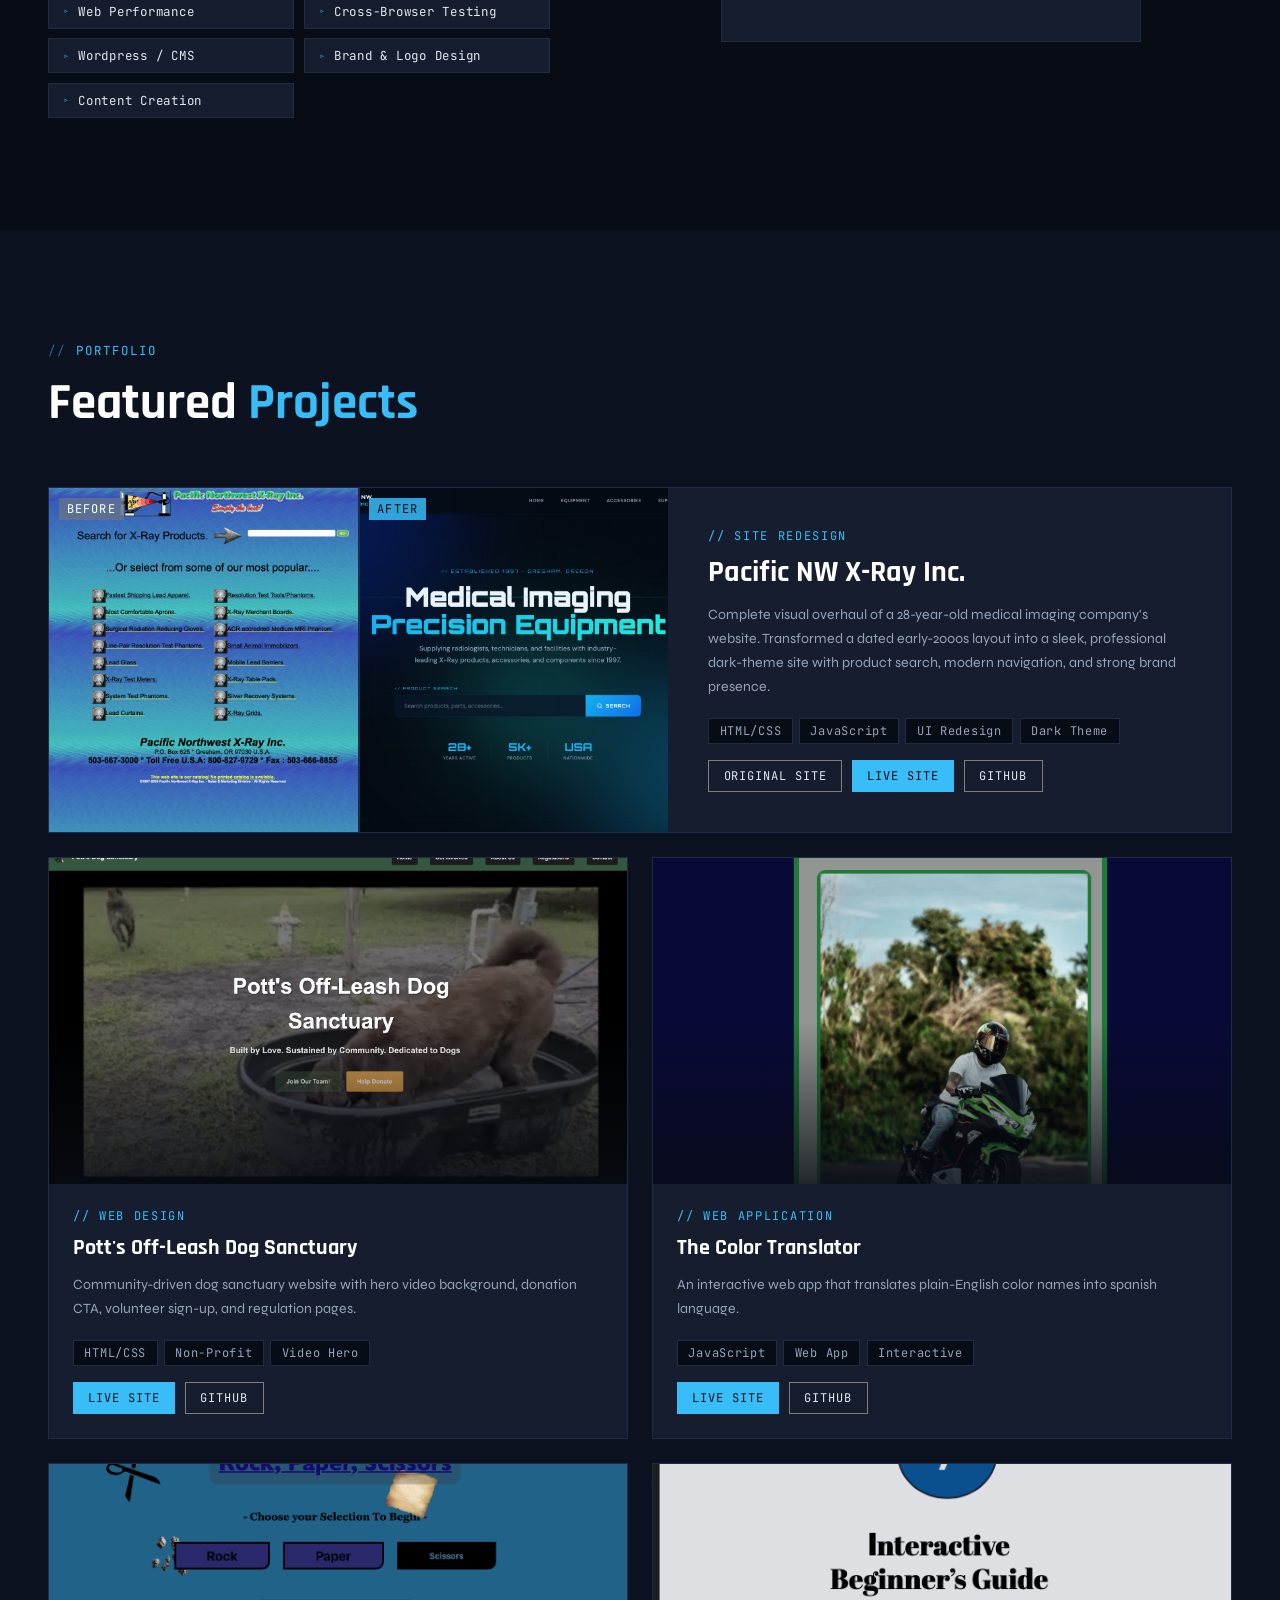
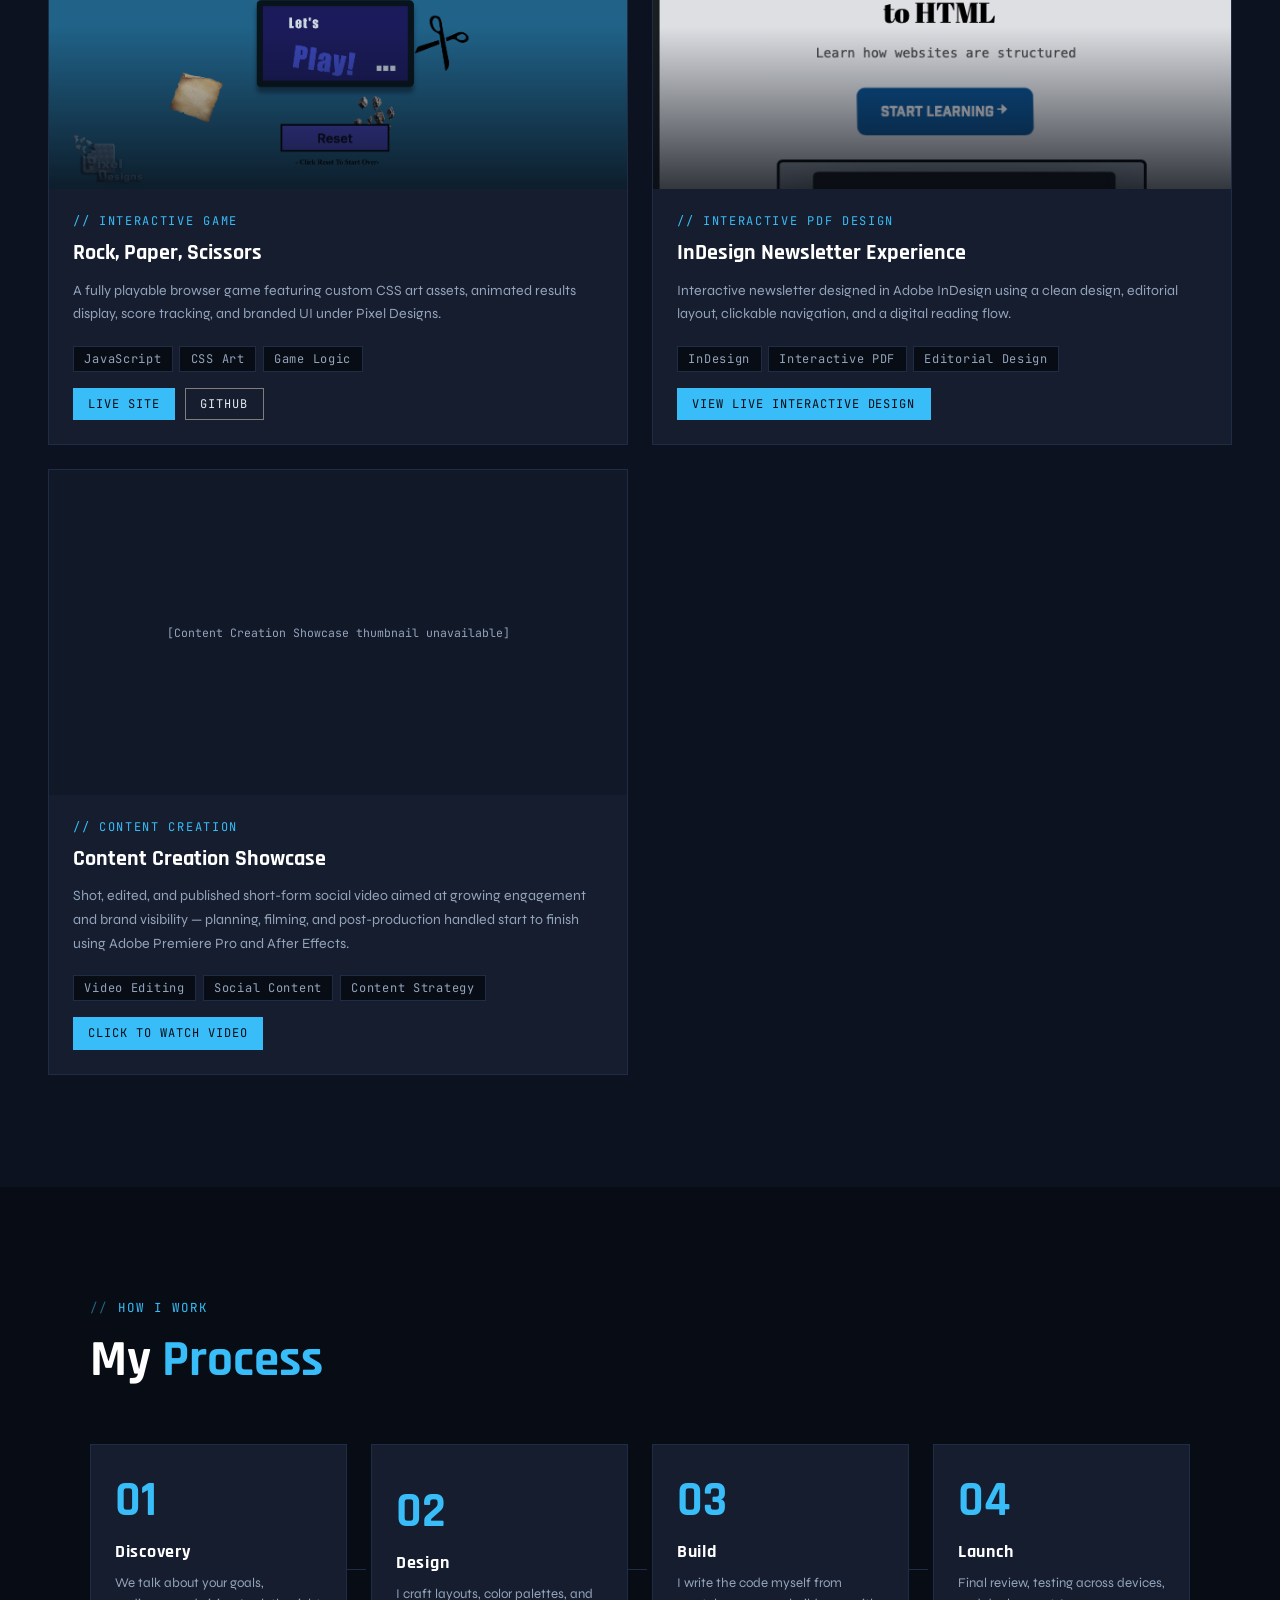
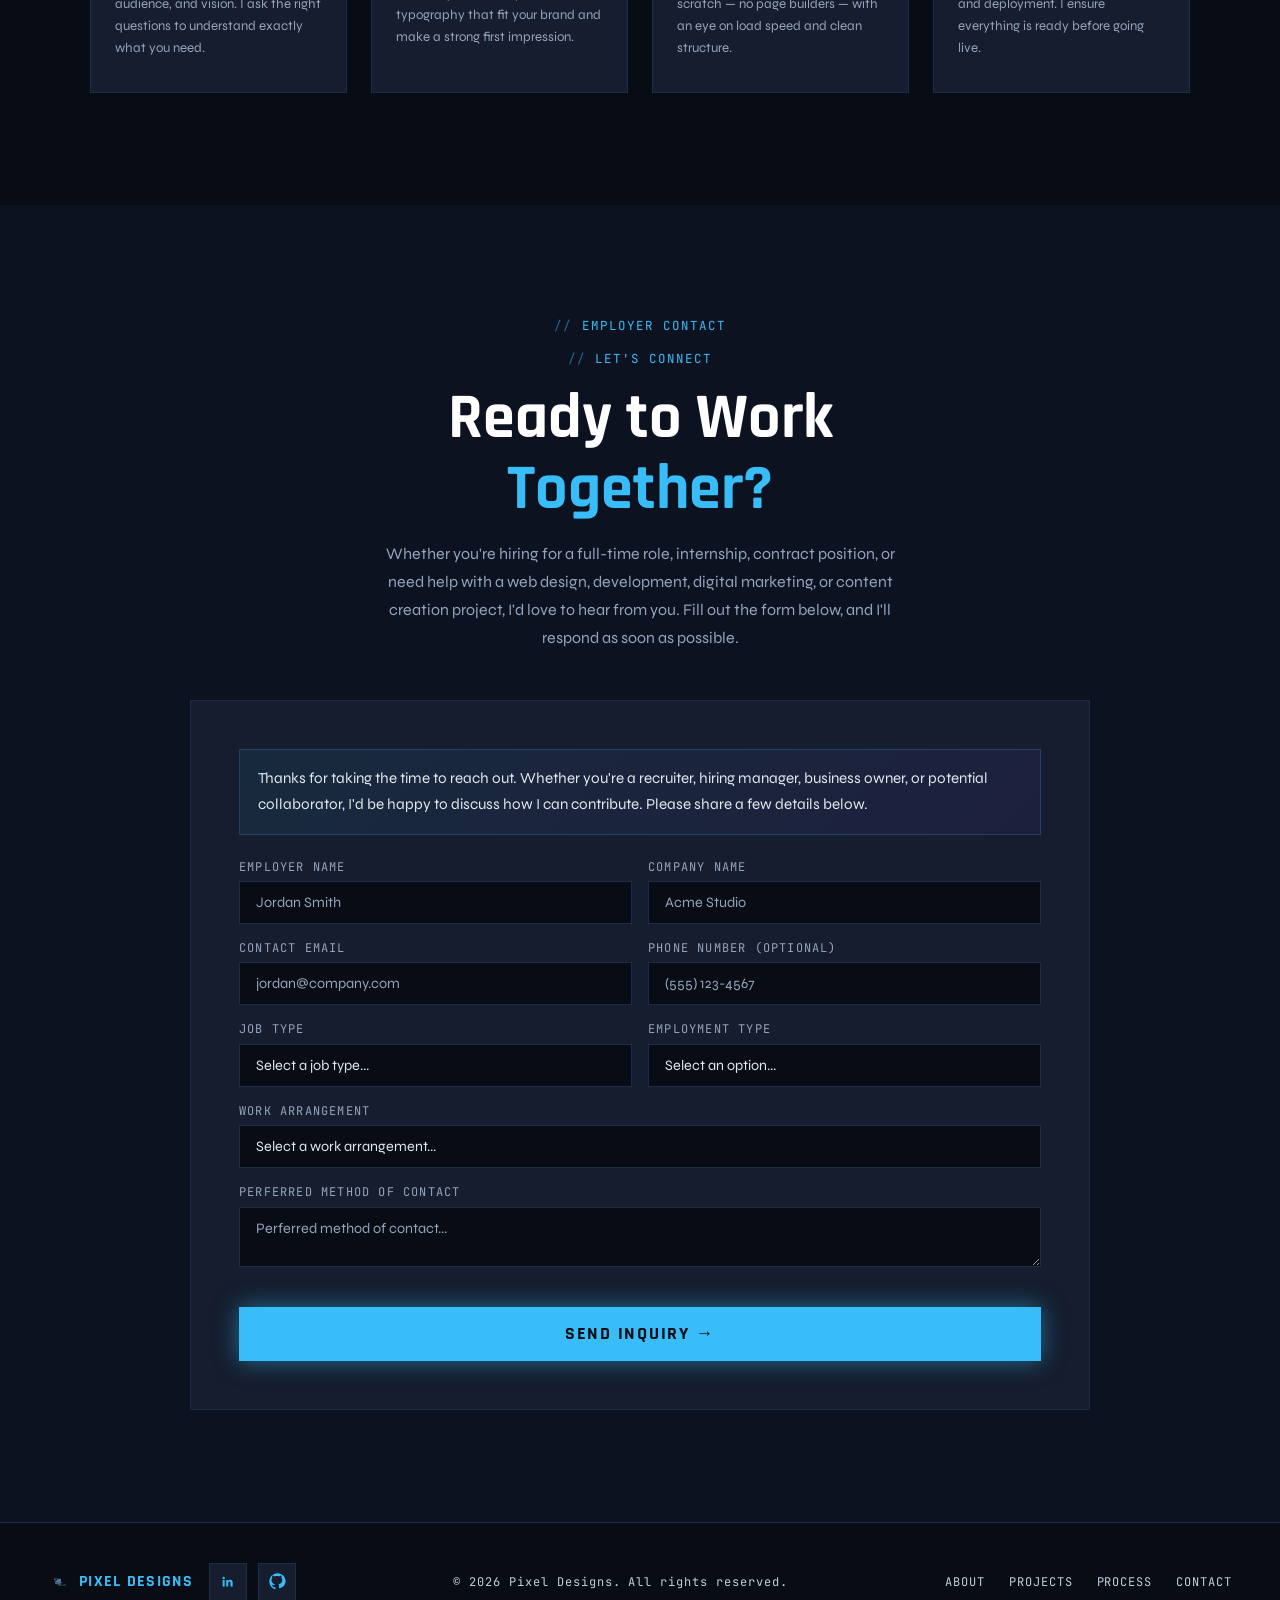
==== commit e47d9d69: "changed form for more employer hiring theme" ====
--- a/index.html
+++ b/index.html
@@ -762,68 +762,107 @@
     <section id="contact">
       <div class="contact-inner">
         <div class="reveal">
-          <div class="about-label contact-label-center">Get In Touch</div>
-          <h2 class="contact-title">
-            Ready to build
-            <br />
-            something
-            <em>great?</em>
-          </h2>
-          <p class="contact-sub">
-            Tell me about your project and I'll get back to you within 24 hours.
-            No commitments — just a conversation.
-          </p>
+          <div class="about-label contact-label-center">Employer Contact</div>
+          <div class="about-label contact-label-center">Let's Connect</div>
+
+<h2 class="contact-title">
+  Ready to Work
+  <br />
+  <em>Together?</em>
+</h2>
+
+<p class="contact-sub">
+  Whether you're hiring for a full-time role, internship, contract position, or
+  need help with a web design, development, digital marketing, or content
+  creation project, I'd love to hear from you. Fill out the form below, and
+  I'll respond as soon as possible.
+</p>
         </div>
         <form
           class="contact-form reveal"
           action="https://formspree.io/f/mpqgwbjv"
           method="POST"
         >
+          <input type="hidden" name="_subject" value="New employer inquiry from portfolio site" />
+          <div class="form-note">
+  Thanks for taking the time to reach out. Whether you're a recruiter, hiring
+  manager, business owner, or potential collaborator, I'd be happy to discuss
+  how I can contribute. Please share a few details below.
+</div>
           <div class="form-row">
             <div class="form-group">
-              <label for="contactName">Your Name</label>
-              <input id="contactName" type="text" name="name" placeholder="John Smith" />
+              <label for="contactName">Employer Name</label>
+              <input id="contactName" type="text" name="name" placeholder="Jordan Smith" required />
             </div>
             <div class="form-group">
-              <label for="contactEmail">Email Address</label>
-              <input id="contactEmail" type="email" name="email" placeholder="john@example.com" />
+              <label for="contactCompany">Company Name</label>
+              <input id="contactCompany" type="text" name="company" placeholder="Acme Studio" required />
             </div>
           </div>
           <div class="form-row">
             <div class="form-group">
-              <label for="projectType">Project Type</label>
-              <select id="projectType" name="projectType">
-                <option value="" disabled selected>Select a service...</option>
-                <option>New Website Design</option>
-                <option>Site Redesign</option>
-                <option>Social Content Work</option>
-                <option>Logo / Branding</option>
+              <label for="contactEmail">Contact Email</label>
+              <input id="contactEmail" type="email" name="email" placeholder="jordan@company.com" required />
+            </div>
+            <div class="form-group">
+              <label for="contactPhone">Phone Number (Optional)</label>
+              <input id="contactPhone" type="tel" name="phone" placeholder="(555) 123-4567" />
+            </div>
+          </div>
+          <div class="form-row">
+            <div class="form-group">
+              <label for="jobType">Job Type</label>
+              <select id="jobType" name="jobType" required>
+                <option value="" disabled selected>Select a job type...</option>
+                <option>Website Design</option>
+                <option>Website Redesign</option>
+                <option>Website Maintenance</option>
+                <option>Landing Page Design</option>
+                <option>WordPress</option>
+                <option>Front-End Development</option>
+                <option>SEO</option>
+                <option>Digital Marketing</option>
+                <option>Social Media Content</option>
+                <option>Video Editing</option>
+                <option>Graphic Design</option>
+                <option>Branding</option>
                 <option>Other</option>
               </select>
             </div>
             <div class="form-group">
-              <label for="budgetRange">Budget Range</label>
-              <select id="budgetRange" name="budgetRange">
-                <option value="" disabled selected>Select a range...</option>
-                <option>Under $500</option>
-                <option>$500 – $1,000</option>
-                <option>$1,000 – $2,500</option>
-                <option>$2,500+ </option>
+              <label for="employmentType">Employment Type</label>
+              <select id="employmentType" name="employmentType" required>
+                <option value="" disabled selected>Select an option...</option>
+                <option>Full Time</option>
+                <option>Part Time</option>
+                <option>Contract</option>
+                <option>Other</option>
               </select>
             </div>
           </div>
           <div class="form-row">
             <div class="form-group full">
-              <label for="contactMessage">Tell Me About Your Project</label>
+              <label for="workLocation">Work Arrangement</label>
+              <select id="workLocation" name="workLocation" required>
+                <option value="" disabled selected>Select a work arrangement...</option>
+                <option>Remote</option>
+                <option>In Person</option>
+                <option>Hybrid</option>
+              </select>
+            </div>
+          </div>
+          <div class="form-row">
+            <div class="form-group full">
+              <label for="contactMessage">Perferred Method of Contact</label>
               <textarea
                 id="contactMessage"
-                rows="5"
+                rows="2"
                 name="message"
-                placeholder="What are you looking to build? Any details about your goals, timeline, or inspiration are helpful..."
+                placeholder="Perferred method of contact..."
               ></textarea>
             </div>
           </div>
-          <button type="submit" class="form-submit">Send Message →</button>
+          <button type="submit" class="form-submit">Send Inquiry →</button>
         </form>
         </div>
       </div>
--- a/styles.css
+++ b/styles.css
@@ -1355,6 +1355,19 @@
   padding: 3rem;
   text-align: left;
 }
+.form-note {
+  margin-bottom: 1.5rem;
+  padding: 1rem 1.1rem;
+  border: 1px solid rgba(56, 189, 248, 0.2);
+  background: linear-gradient(
+    135deg,
+    rgba(56, 189, 248, 0.08),
+    rgba(124, 58, 237, 0.08)
+  );
+  color: var(--text);
+  font-size: 0.95rem;
+  line-height: 1.7;
+}
 .form-row {
   display: grid;
   grid-template-columns: 1fr 1fr;
@@ -1394,6 +1407,9 @@
 .form-group input::placeholder,
 .form-group textarea::placeholder {
   color: var(--muted);
+}
+.form-group select {
+  appearance: none;
 }
 .form-group.full {
   grid-column: span 2;
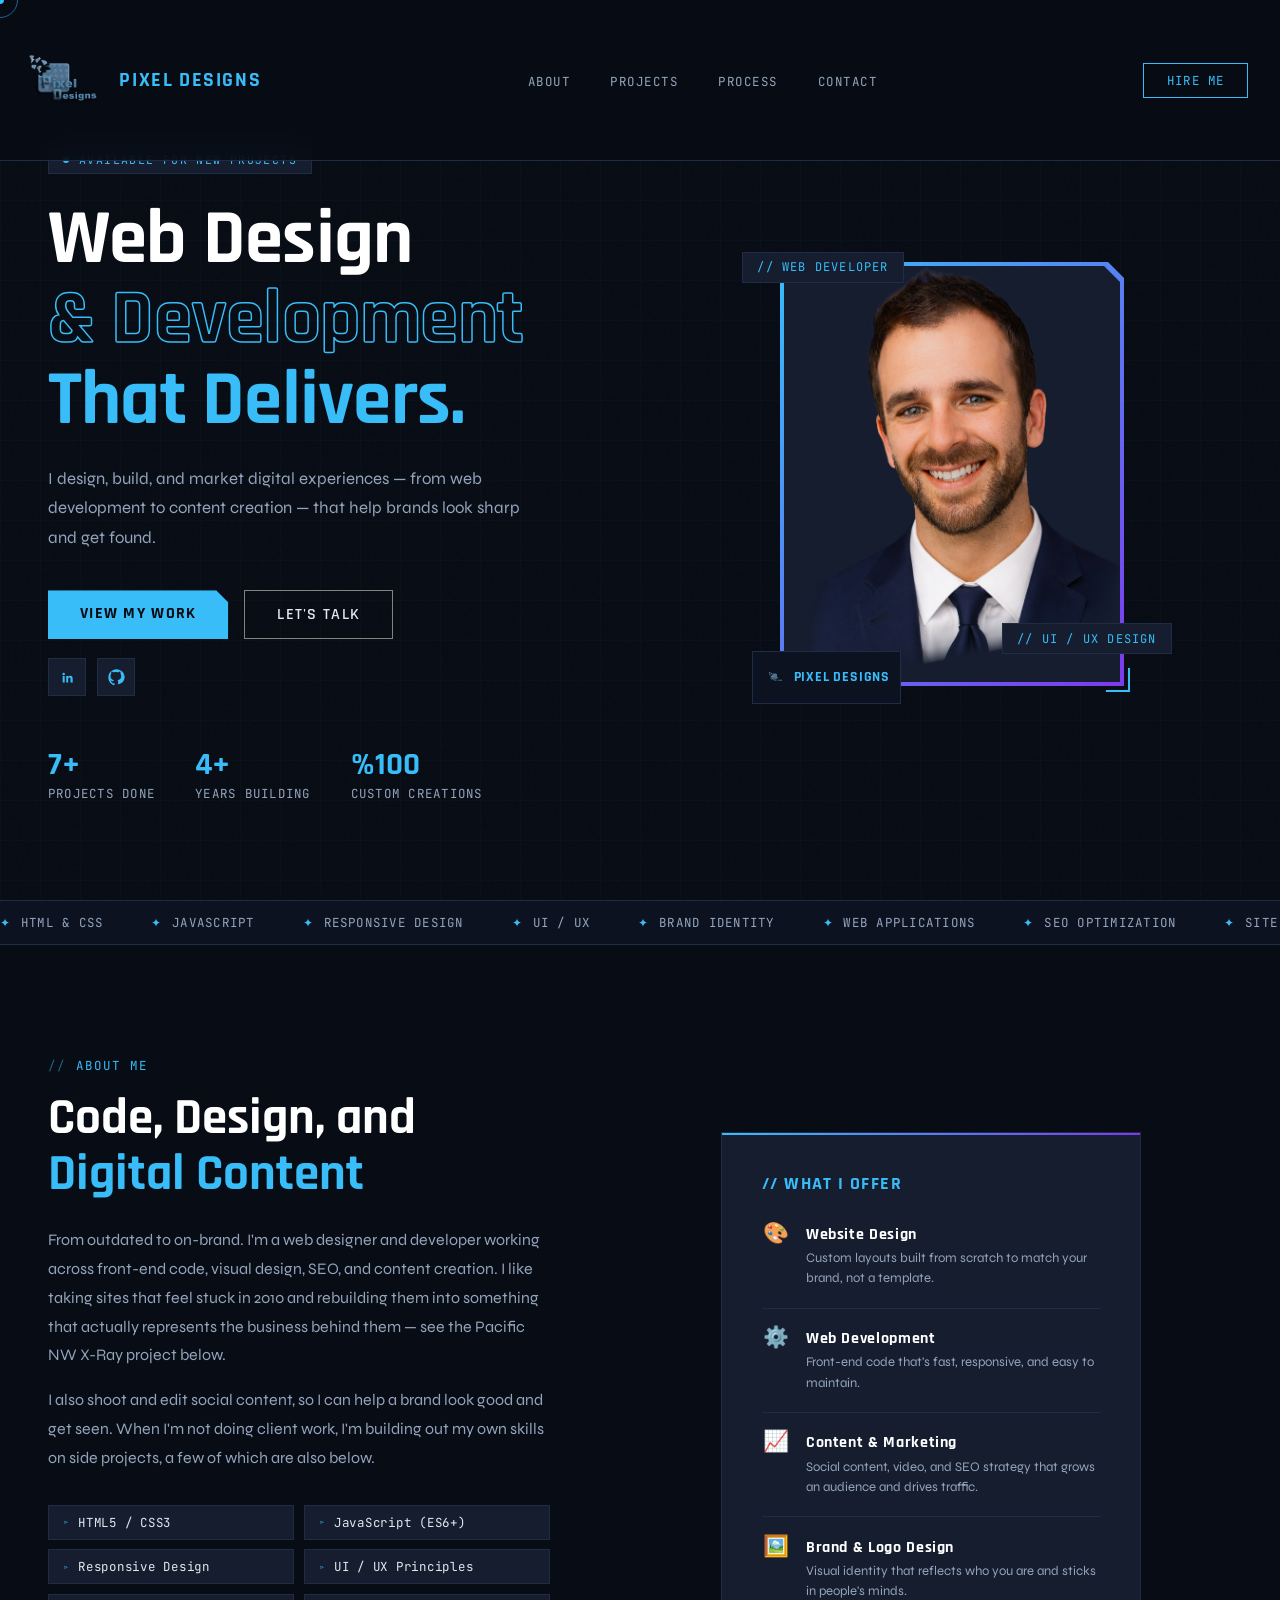
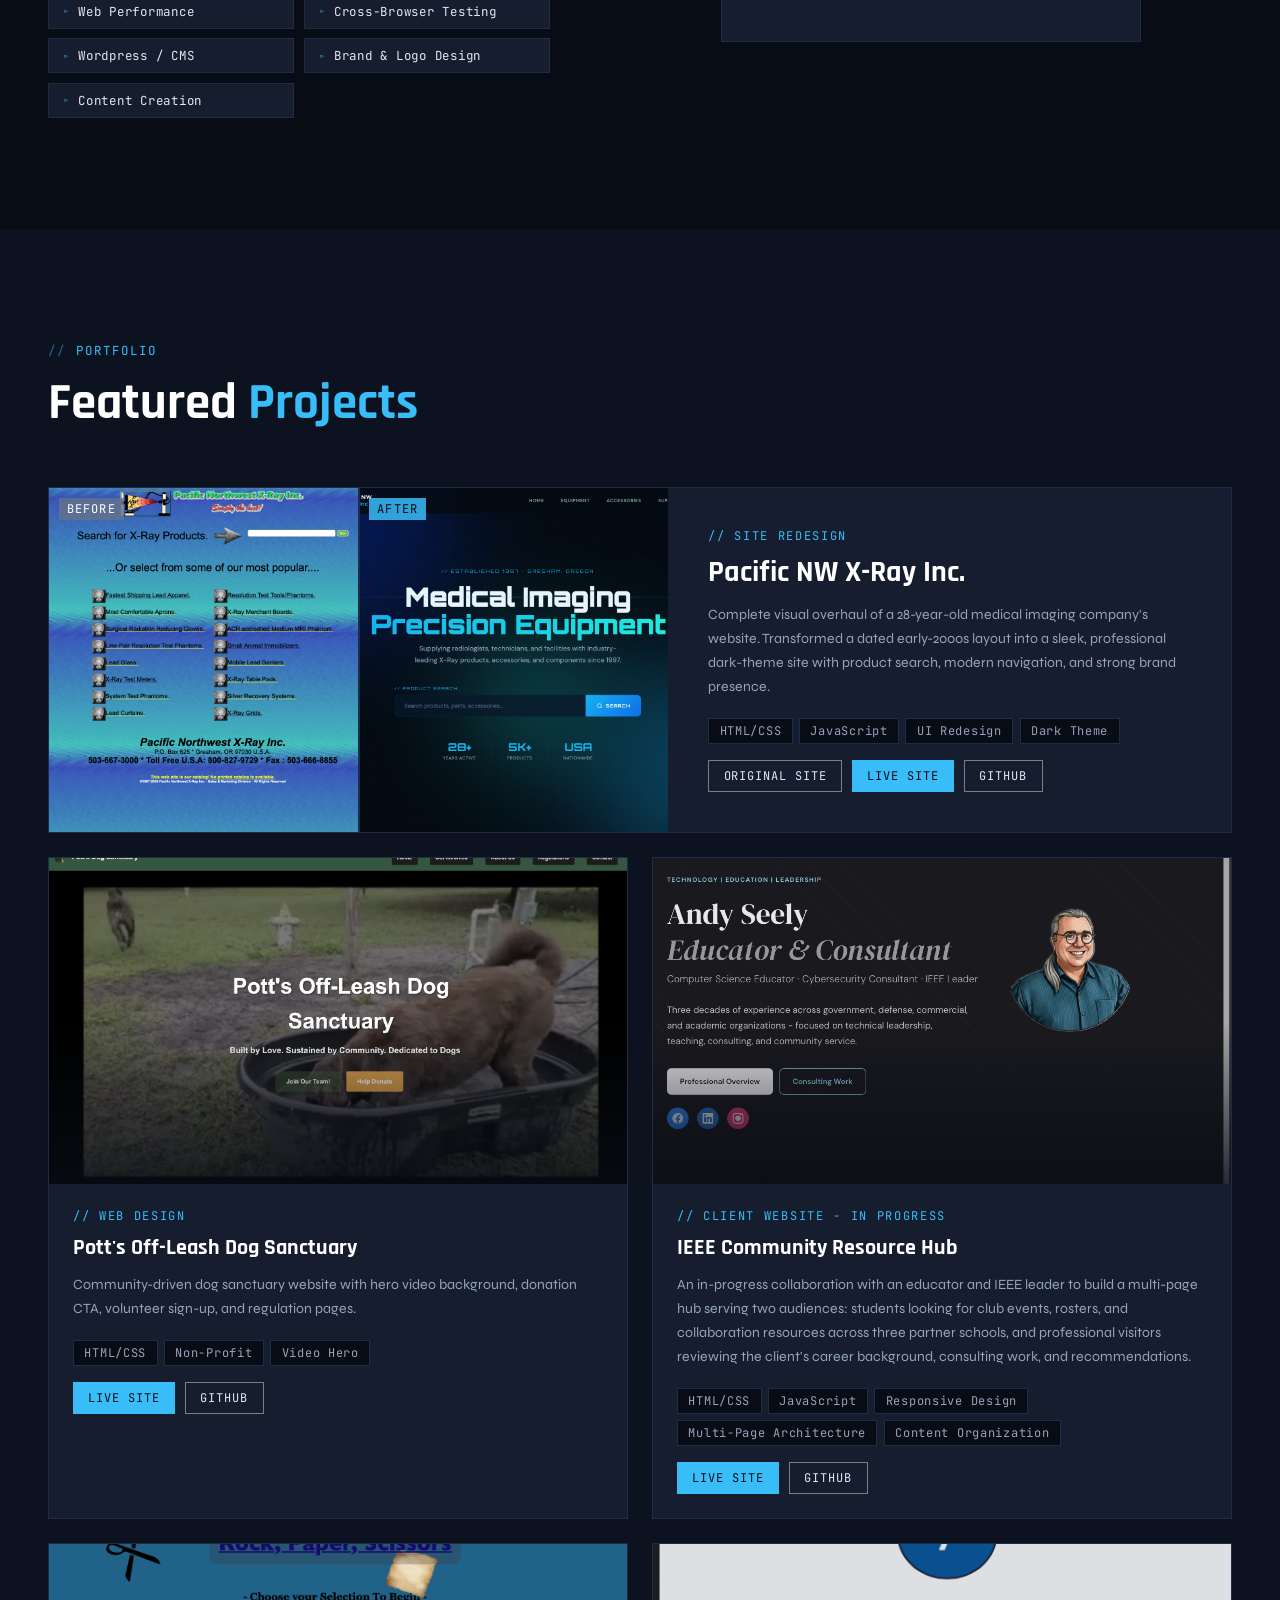
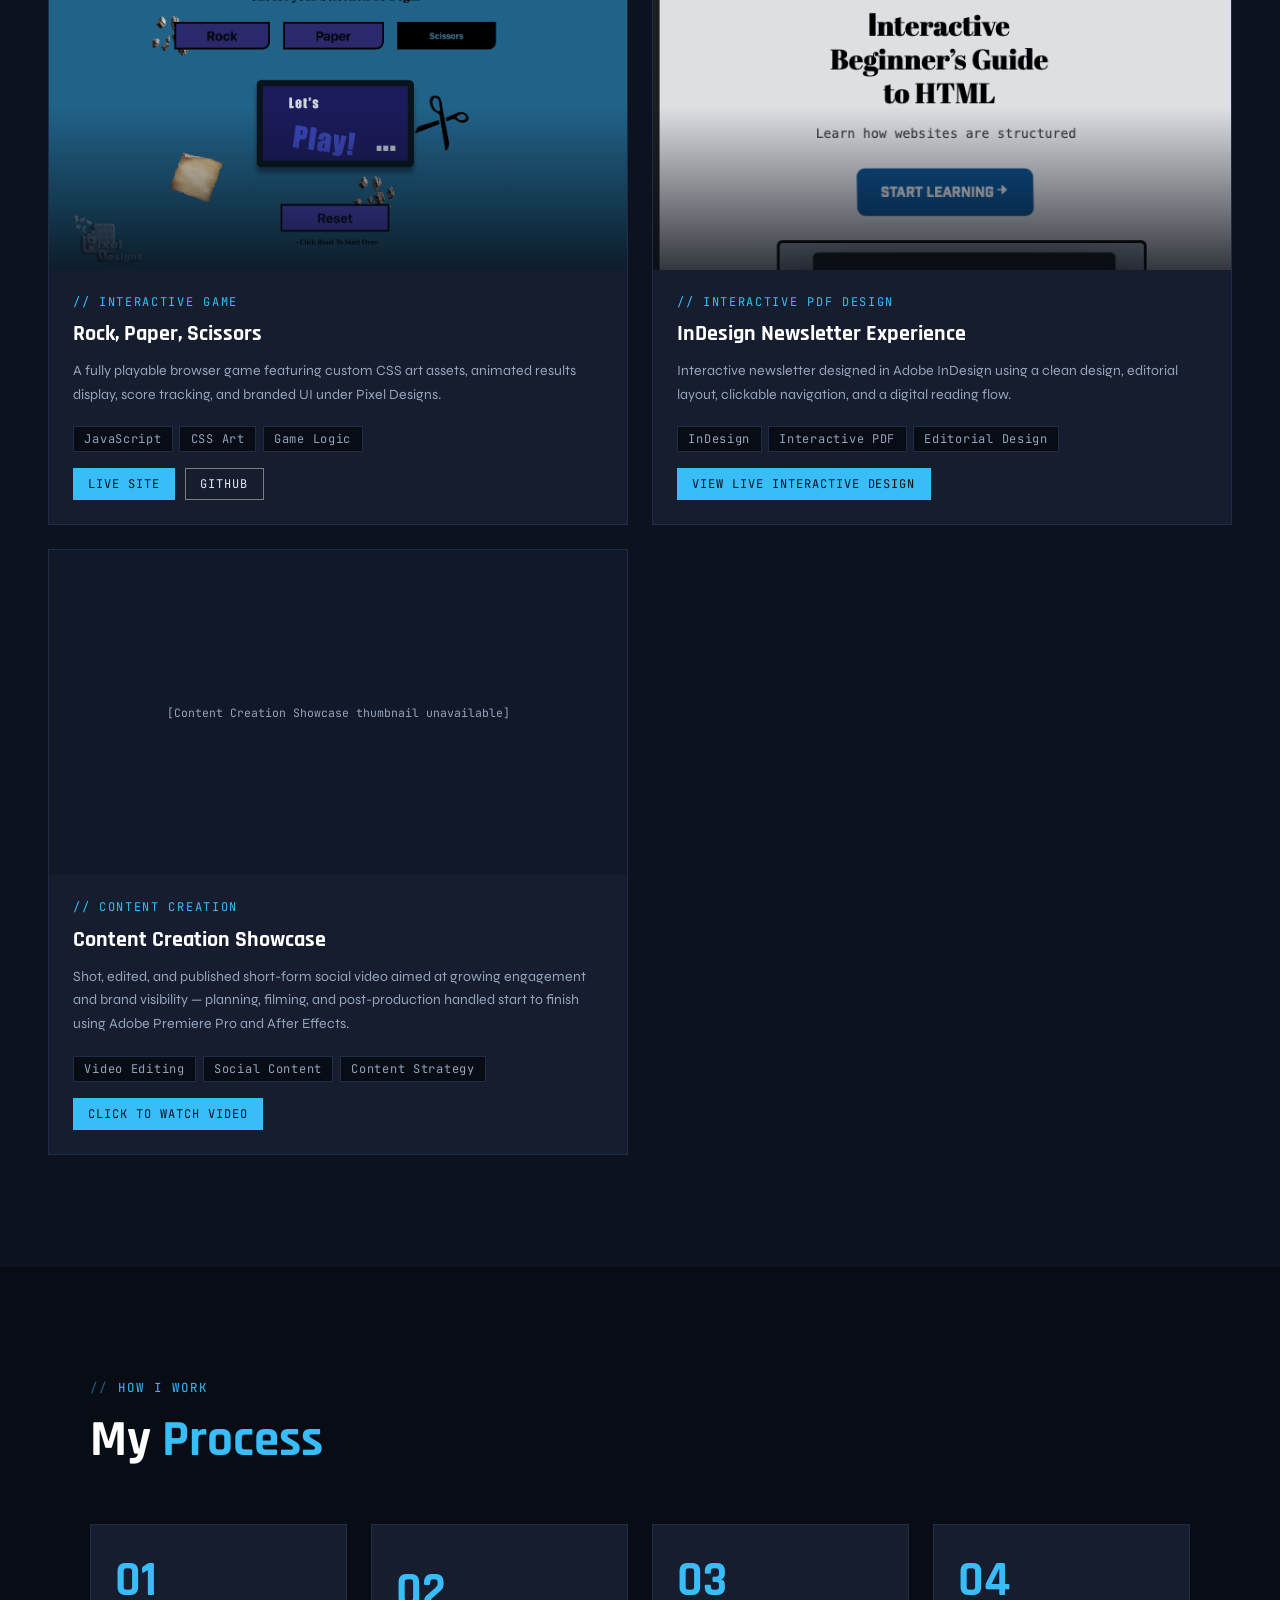
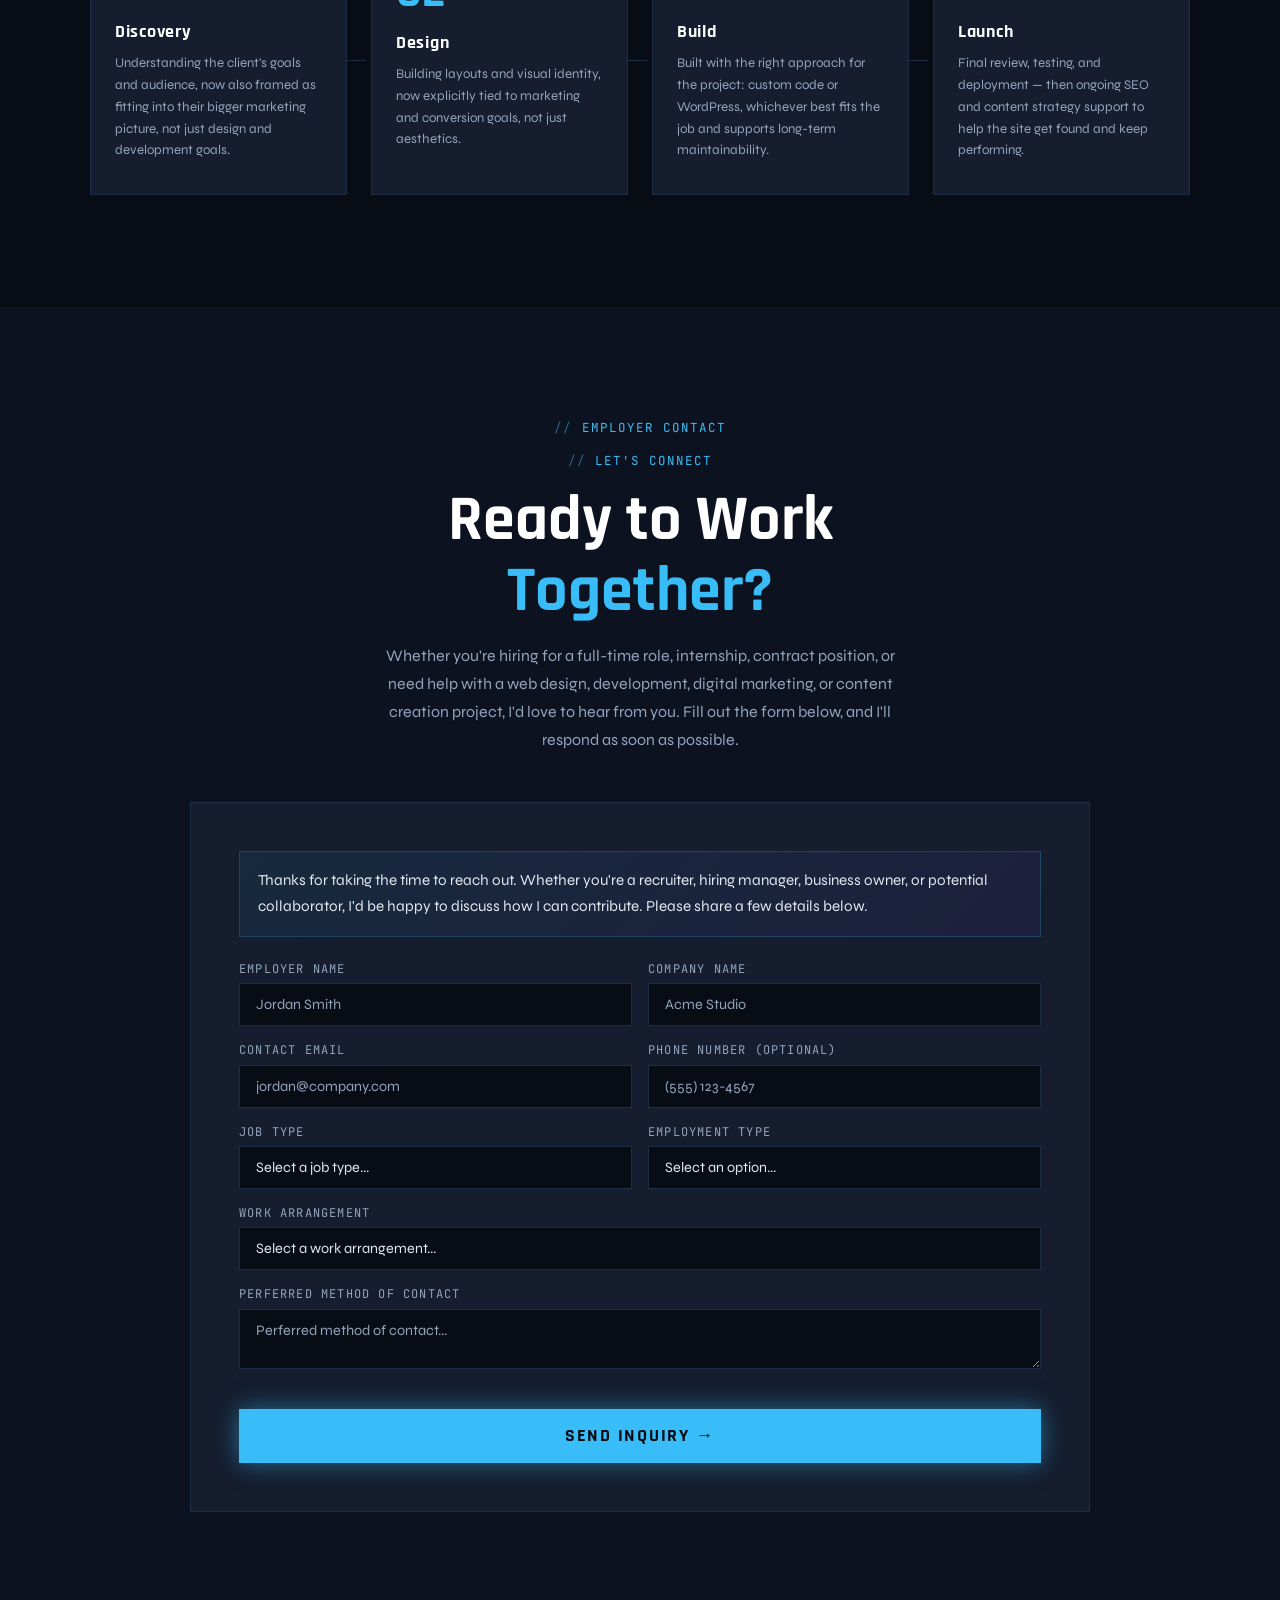
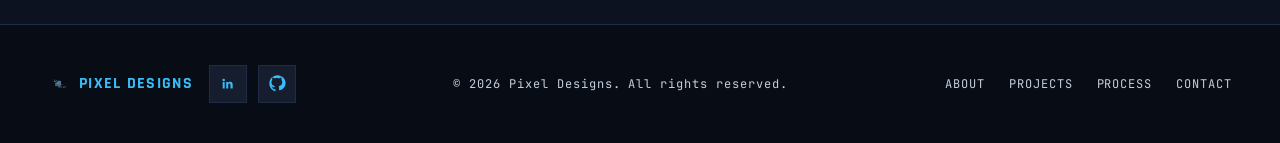
==== commit 5444ce56: "process card descriptions target towards webdesign and marketing" ====
--- a/index.html
+++ b/index.html
@@ -114,16 +114,16 @@
           </div>
           <div class="hero-stats">
             <div class="stat">
-              <div class="stat-num">5+</div>
+              <div class="stat-num">7+</div>
               <div class="stat-label">Projects Done</div>
             </div>
             <div class="stat">
-              <div class="stat-num">100%</div>
-              <div class="stat-label">Client Satisfaction</div>
+              <div class="stat-num">4+</div>
+              <div class="stat-label">Years Building</div>
             </div>
             <div class="stat">
-              <div class="stat-num">2+</div>
-              <div class="stat-label">Years Building</div>
+              <div class="stat-num">%100</div>
+              <div class="stat-label">Custom Creations</div>
             </div>
           </div>
         </div>
@@ -462,43 +462,50 @@
             <div class="project-arrow">↗</div>
           </div>
 
-          <!-- Color Translator -->
+          <!-- IEEE Community Resource Hub -->
           <div class="project-card reveal">
             <div class="project-img">
               <img
-                src="media/ColorTranslator.png"
-                alt="Color Translator App"
+                src="media/AndysSite1.png"
+                alt="IEEE Community Resource Hub homepage preview"
                 onerror="
                   this.parentElement.innerHTML =
-                    '<div class=\'project-img-placeholder\'>[media/ColorTranslator.png]</div>'
+                    '<div class=\'project-img-placeholder\'>Preview Coming Soon</div>'
                 "
               />
+              <div hidden>
+                <img src="media/AndysSite1.png" alt="IEEE Community Resource Hub homepage hero section" />
+                <img src="media/AndysSite2.png" alt="IEEE Community Resource Hub content and resource layout" />
+                <img src="media/AndysSite3.png" alt="IEEE Community Resource Hub additional site preview" />
+              </div>
               <div class="project-overlay"></div>
             </div>
             <div class="project-body">
-              <div class="project-type">// Web Application</div>
-              <div class="project-title">The Color Translator</div>
+              <div class="project-type">// CLIENT WEBSITE - IN PROGRESS</div>
+              <div class="project-title">IEEE Community Resource Hub</div>
               <p class="project-desc">
-                An interactive web app that translates plain-English color names
-                into spanish language.
+                An in-progress collaboration with an educator and IEEE leader to build a multi-page hub serving two audiences: students looking for club events, rosters, and collaboration resources across three partner schools, and professional visitors reviewing the client's career background, consulting work, and recommendations.
               </p>
               <div class="project-tags">
+                <div class="tag">HTML/CSS</div>
                 <div class="tag">JavaScript</div>
-                <div class="tag">Web App</div>
-                <div class="tag">Interactive</div>
+                <div class="tag">Responsive Design</div>
+                <div class="tag">Multi-Page Architecture</div>
+                <div class="tag">Content Organization</div>
               </div>
               <div class="project-links">
                 <a
                   class="project-link project-link-live"
-                  href="https://blincoechad.github.io/MyPrograms/colorTranslator/"
+                  href="https://seelys-site-build.vercel.app"
                   target="_blank"
                   rel="noopener noreferrer"
                 >
                   Live Site
                 </a>
+               
                 <a
                   class="project-link project-link-code"
-                  href="https://github.com/Blincoechad/MyPrograms/tree/main/colorTranslator"
+                  href="https://github.com/Blincoechad/SeelysSiteBuild"
                   target="_blank"
                   rel="noopener noreferrer"
                 >
@@ -662,55 +669,54 @@
           <button
             type="button"
             class="process-step reveal"
-            data-title="Discovery"
-            data-text="We talk about your goals, audience, and vision. I ask the right questions to understand exactly what you need."
+            data-title="01 — Discovery"
+            data-text="We'll talk about your goals, audience, and vision. I'll ask the right questions to understand exactly what you need — and how the site fits into your bigger marketing picture."
           >
             <div class="step-connector"></div>
             <div class="step-num">01</div>
             <div class="step-title">Discovery</div>
             <div class="step-desc">
-              We talk about your goals, audience, and vision. I ask the right
-              questions to understand exactly what you need.
+              Understanding the client's goals and audience, now also framed as fitting into their bigger marketing picture, not just design and development goals.
             </div>
           </button>
           <button
             type="button"
             class="process-step reveal"
-            data-title="Design"
-            data-text="I craft layouts, color palettes, and typography that fit your brand and make a strong first impression."
+            data-title="02 — Design"
+            data-text="I craft layouts, color palettes, and typography that fit your brand and make a strong first impression, with an eye toward how the design supports your marketing and conversion goals."
           >
             <div class="step-connector"></div>
             <div class="step-num">02</div>
             <div class="step-title">Design</div>
             <div class="step-desc">
-              I craft layouts, color palettes, and typography that fit your
-              brand and make a strong first impression.
+              Building layouts and visual identity, now explicitly tied to marketing and conversion goals, not just aesthetics.
             </div>
           </button>
           <button
             type="button"
             class="process-step reveal"
-            data-title="Build"
-            data-text="Clean, optimized code is written from scratch. Every interaction, animation, and page is built with performance in mind."
+            data-title="03 — Build"
+            data-text="
+  I build using the right tool for the job — custom code or WordPress — whichever gets you a clean, easy-to-maintain site without unnecessary bloat."
           >
             <div class="step-connector"></div>
             <div class="step-num">03</div>
             <div class="step-title">Build</div>
             <div class="step-desc">
-              I write the code myself from scratch — no page builders — with an eye on load speed and clean structure.
+            Built with the right approach for the project: custom code or WordPress, whichever best fits the job and supports long-term maintainability.
             </div>
           </button>
           <button
             type="button"
             class="process-step reveal"
-            data-title="Launch"
-            data-text="Final review, testing across devices, and deployment. I ensure everything is ready before going live."
+            data-title="04 — Launch & Grow"
+            data-text="Final review, testing across devices, and deployment, plus post-launch SEO and content strategy so marketing has a clear place in the process."
+            
           >
             <div class="step-num">04</div>
             <div class="step-title">Launch</div>
             <div class="step-desc">
-              Final review, testing across devices, and deployment. I ensure
-              everything is ready before going live.
+              Final review, testing, and deployment — then ongoing SEO and content strategy support to help the site get found and keep performing.
             </div>
           </button>
         </div>
--- a/styles.css
+++ b/styles.css
@@ -954,6 +954,16 @@
 .project-link-code:hover {
   border-color: var(--accent);
   color: var(--accent);
+}
+.project-link-disabled {
+  opacity: 0.6;
+  cursor: default;
+  pointer-events: none;
+}
+.project-link-disabled:hover {
+  transform: scale(1);
+  border-color: rgb(129, 125, 125);
+  color: var(--text);
 }
 .tag {
   padding: 0.25rem 0.65rem;
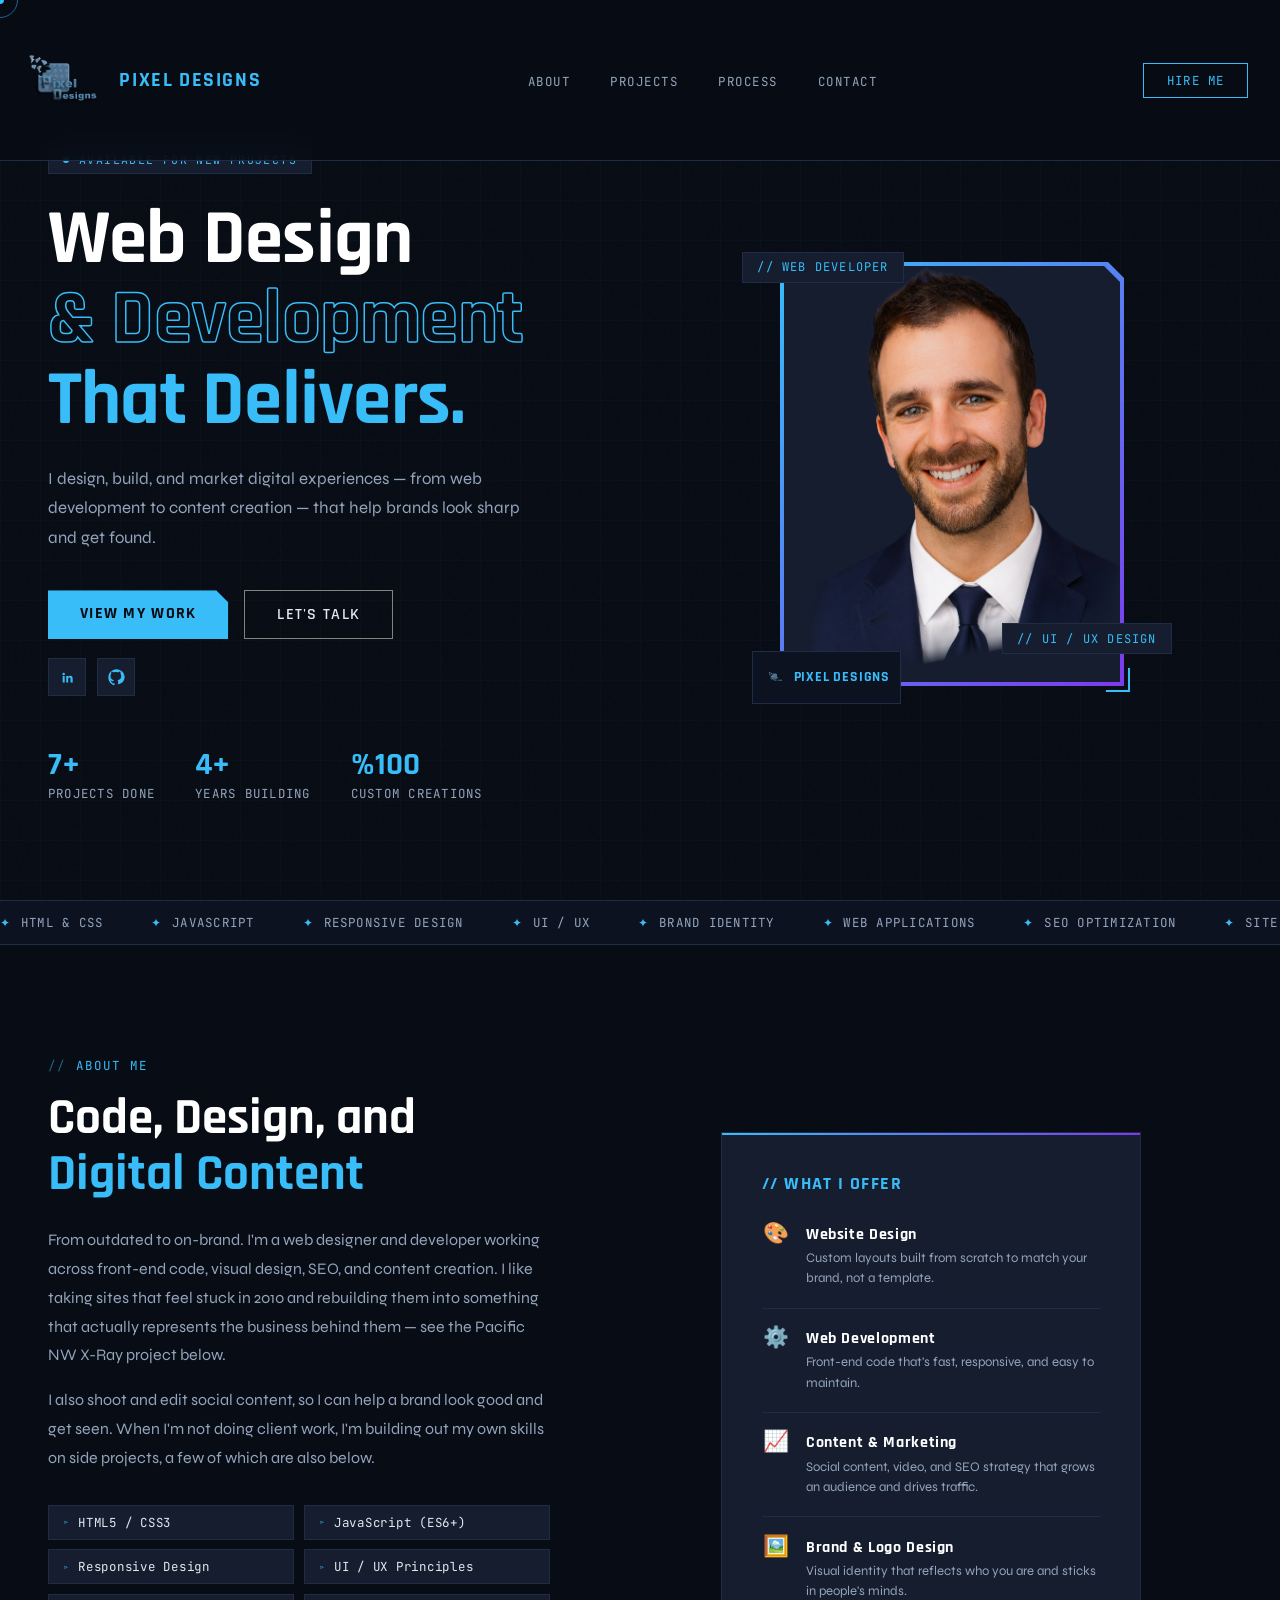
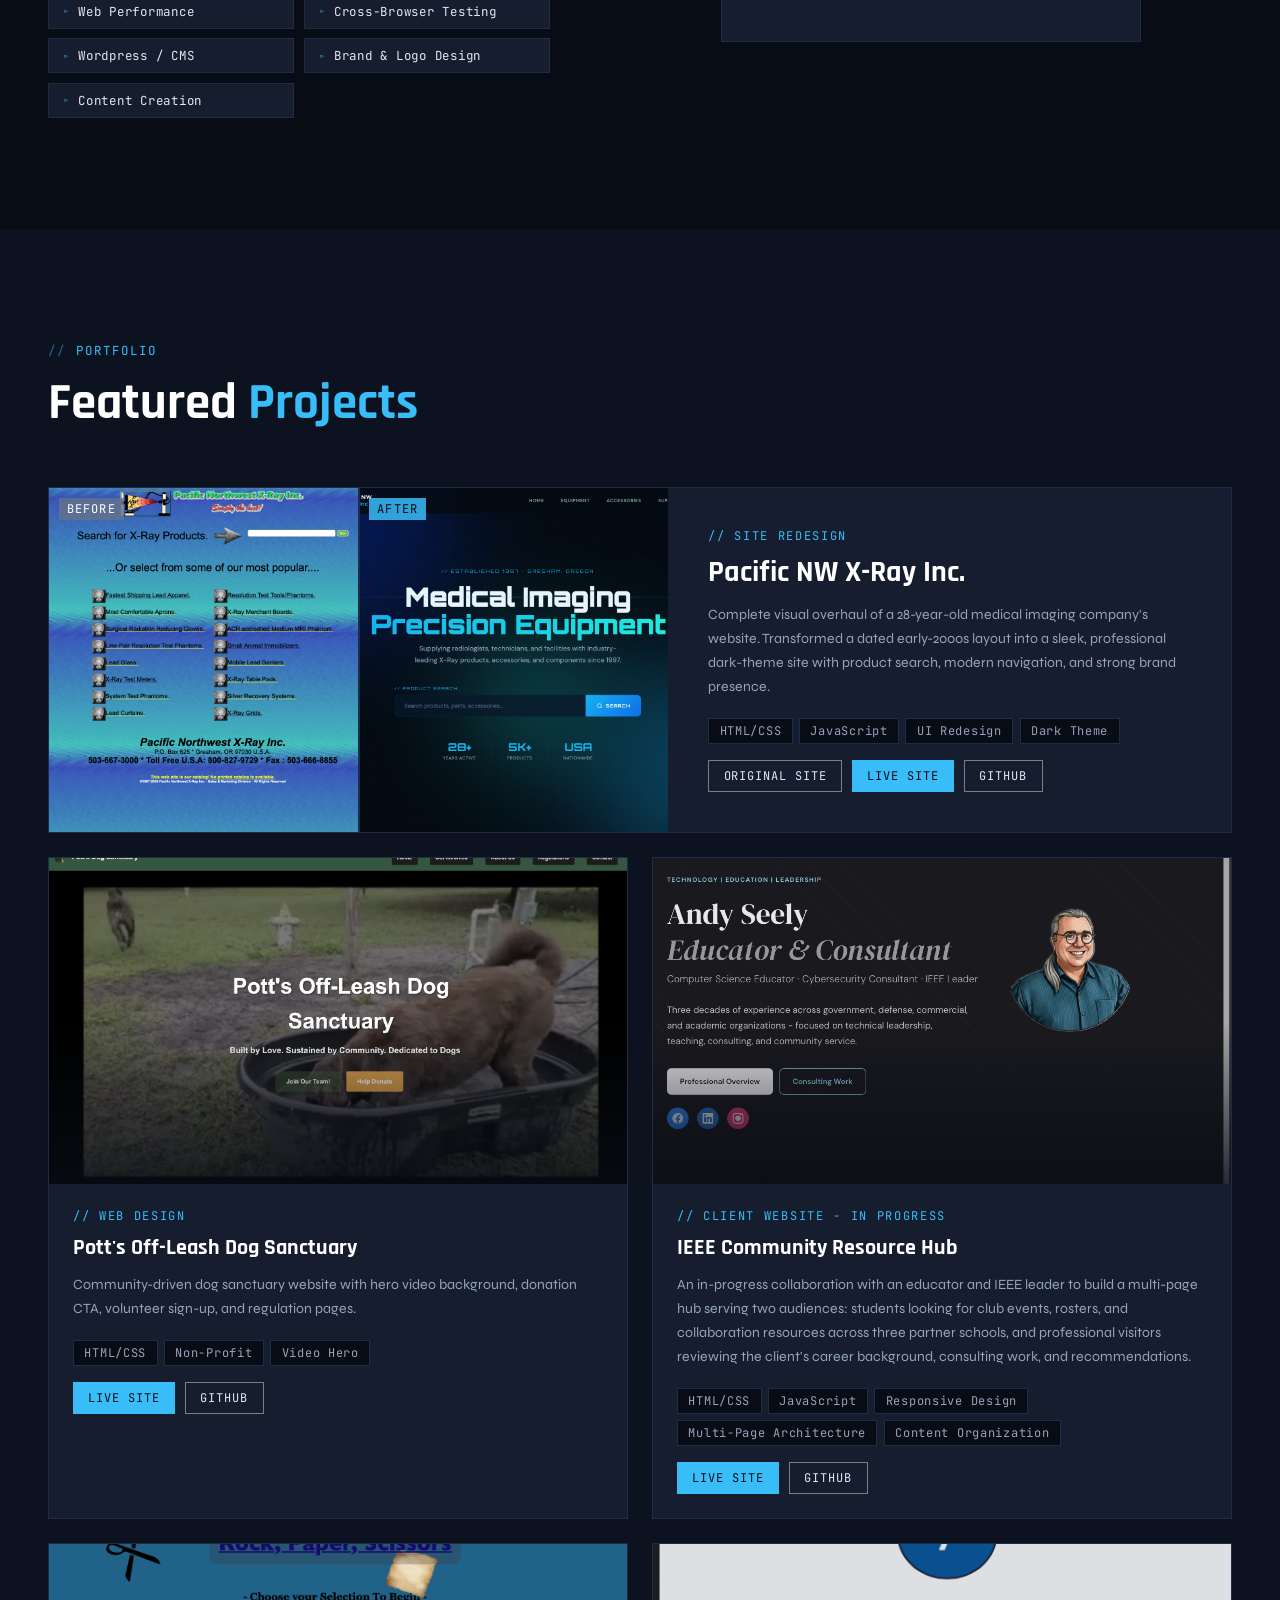
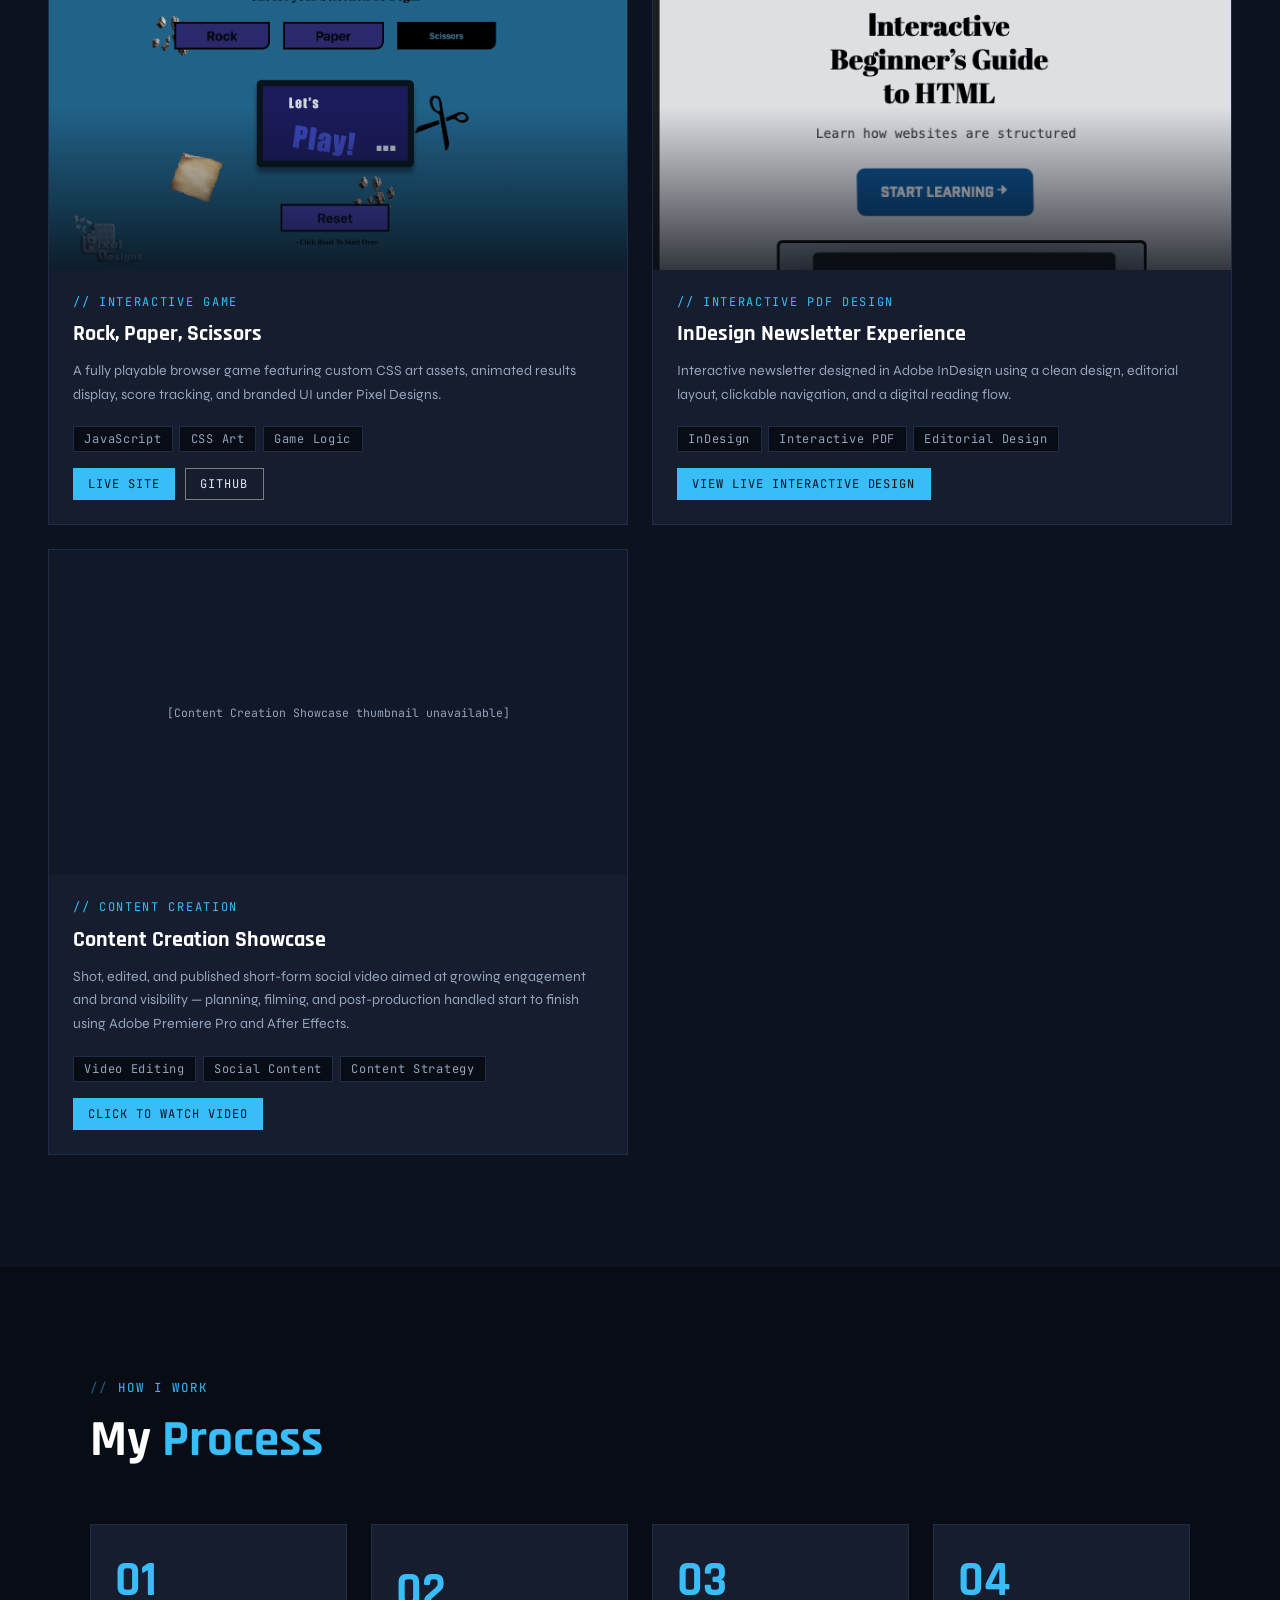
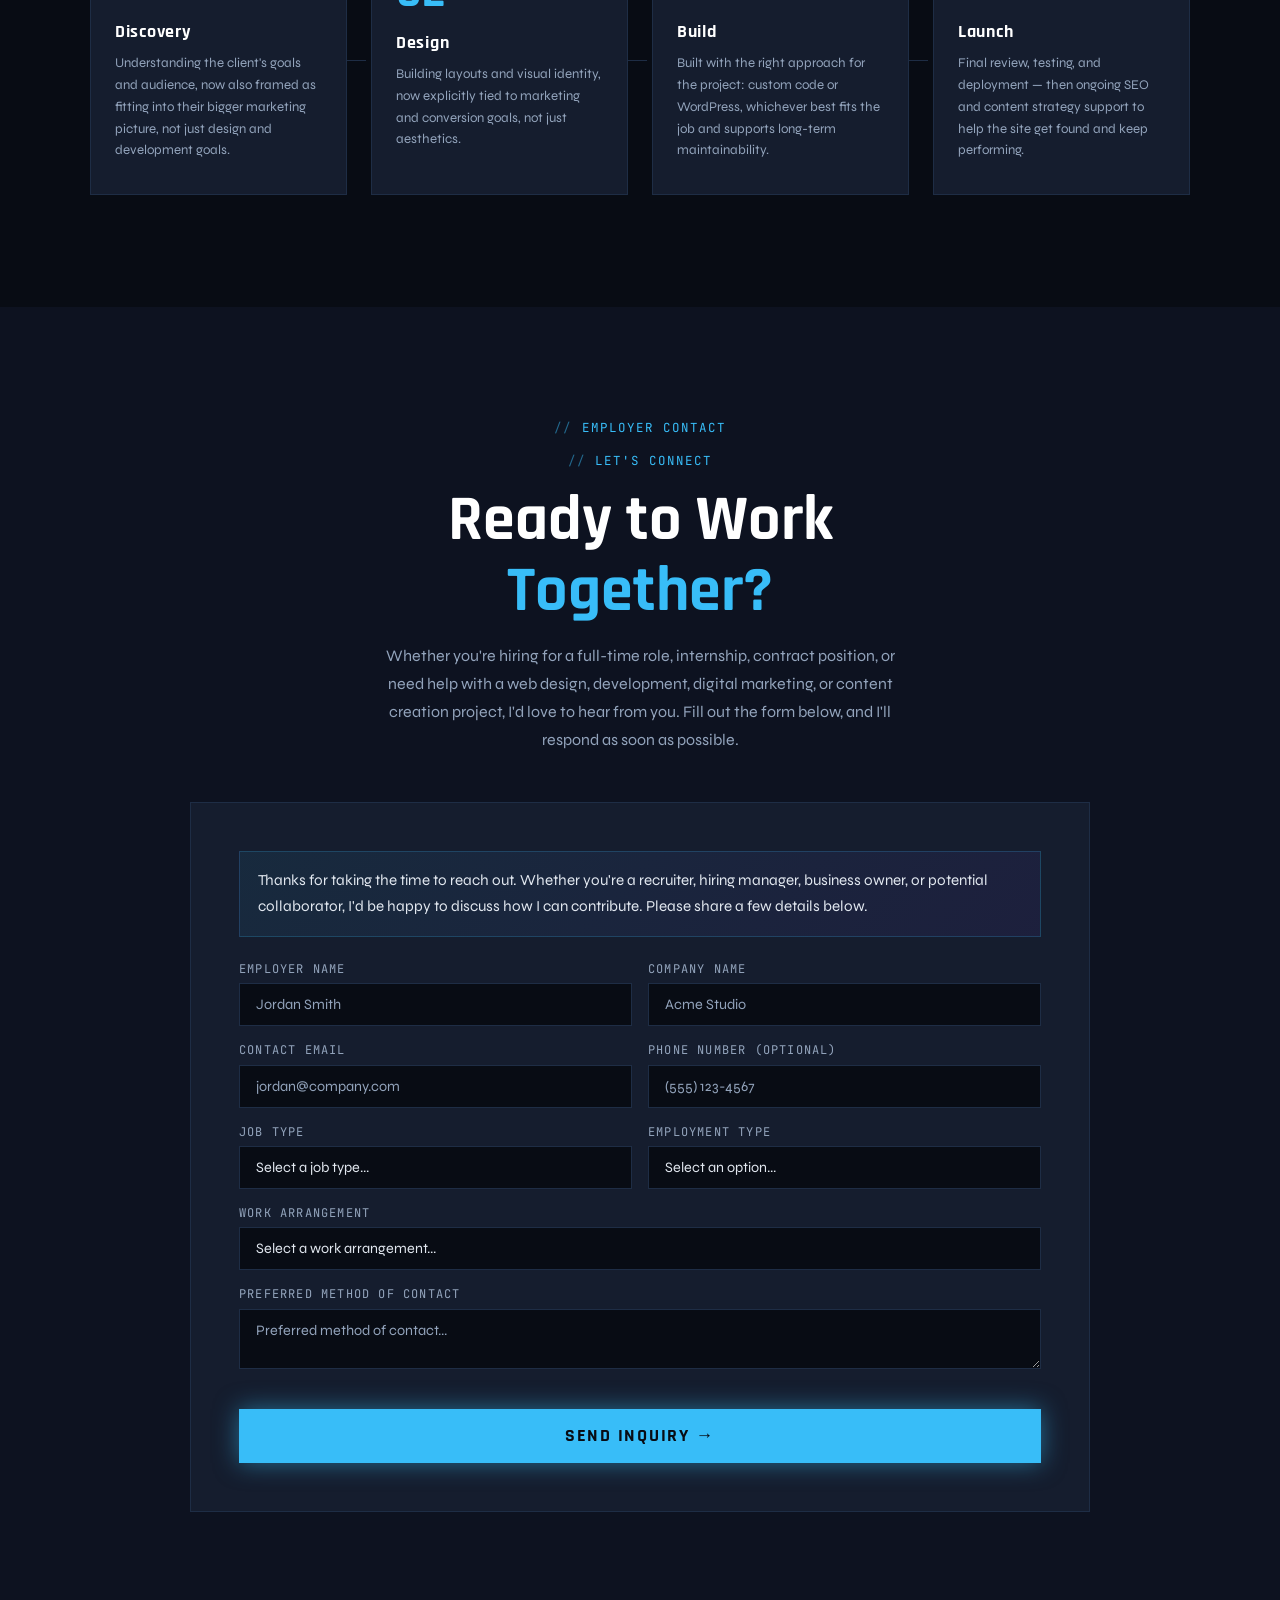
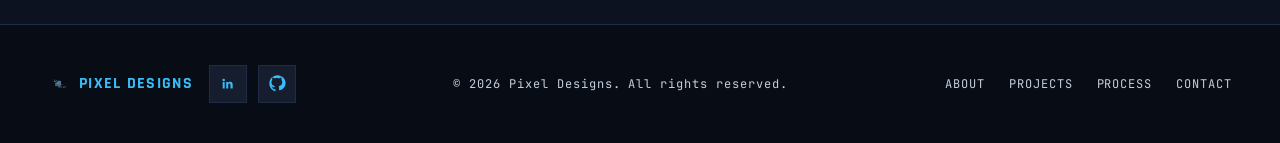
==== commit d40da402: "spelling check" ====
--- a/index.html
+++ b/index.html
@@ -859,12 +859,12 @@
           </div>
           <div class="form-row">
             <div class="form-group full">
-              <label for="contactMessage">Perferred Method of Contact</label>
+              <label for="contactMessage">Preferred Method of Contact</label>
               <textarea
                 id="contactMessage"
                 rows="2"
                 name="message"
-                placeholder="Perferred method of contact..."
+                placeholder="Preferred method of contact..."
               ></textarea>
             </div>
           </div>
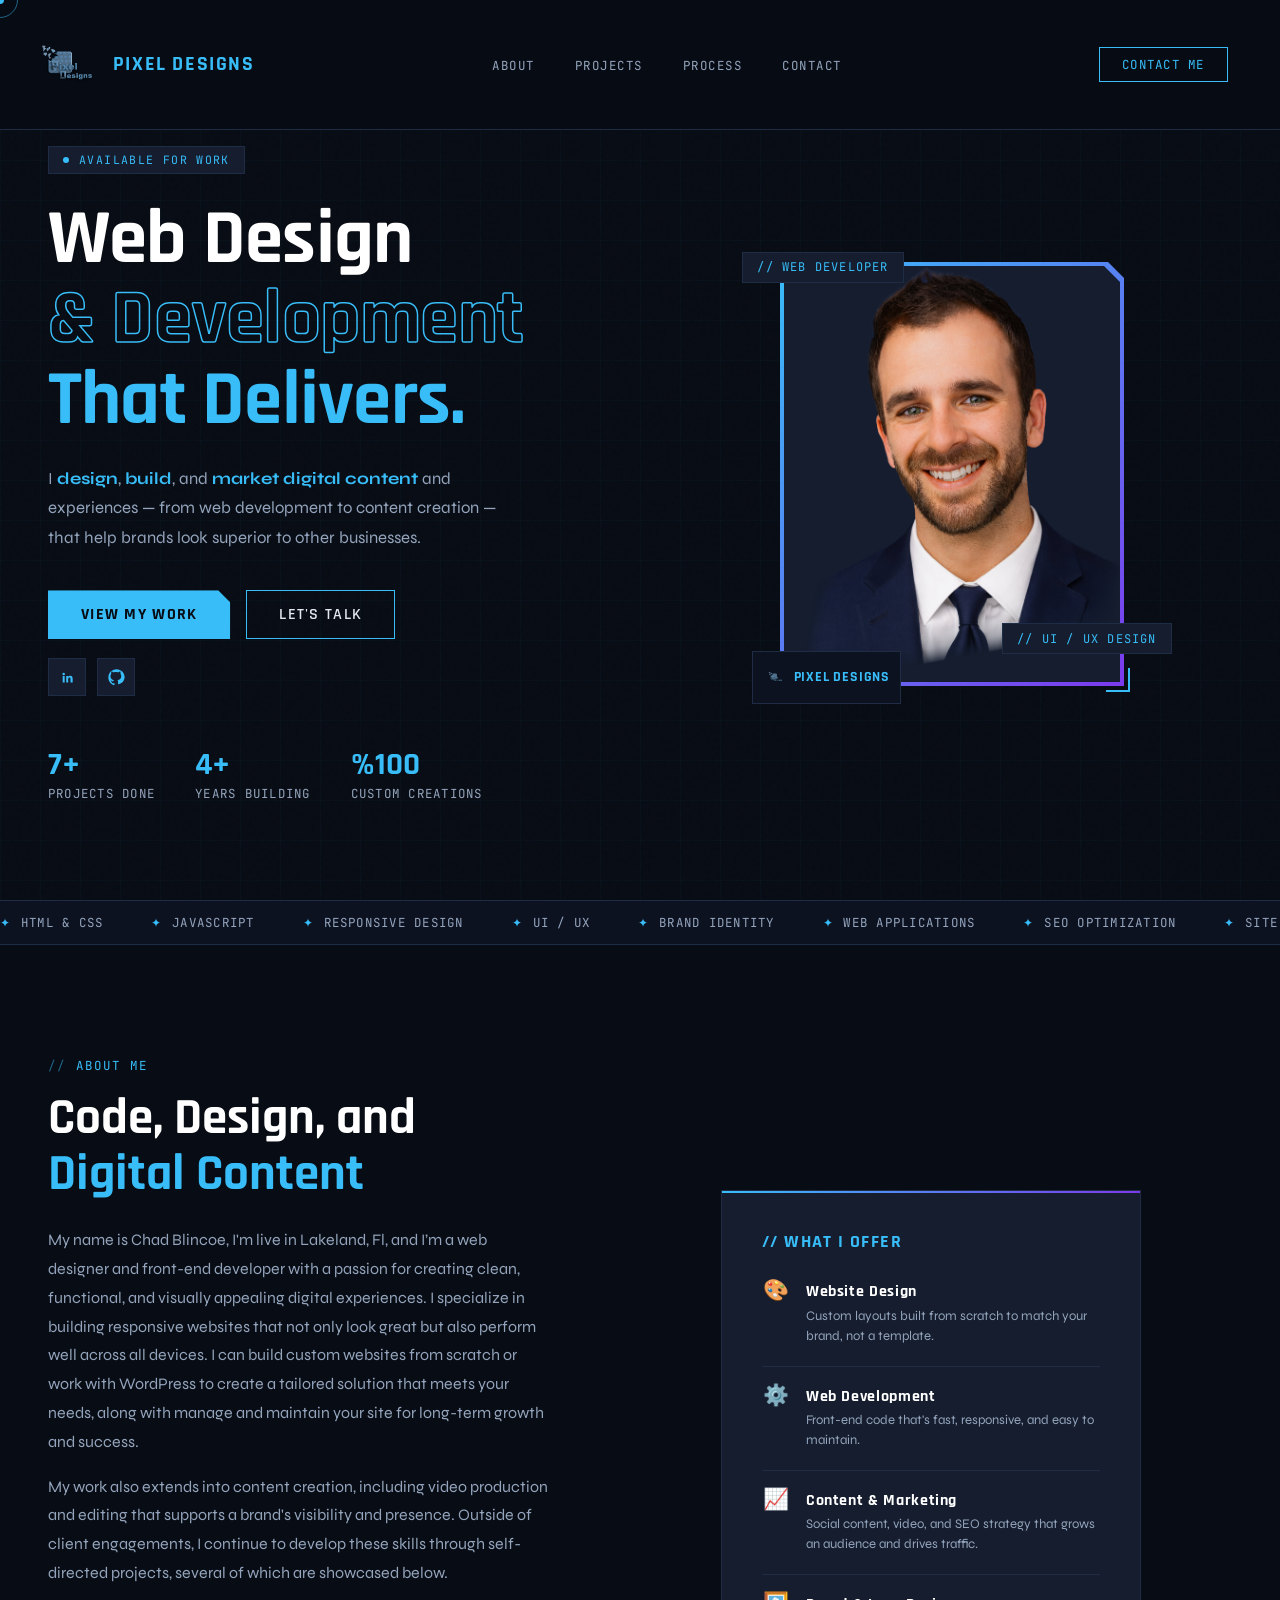
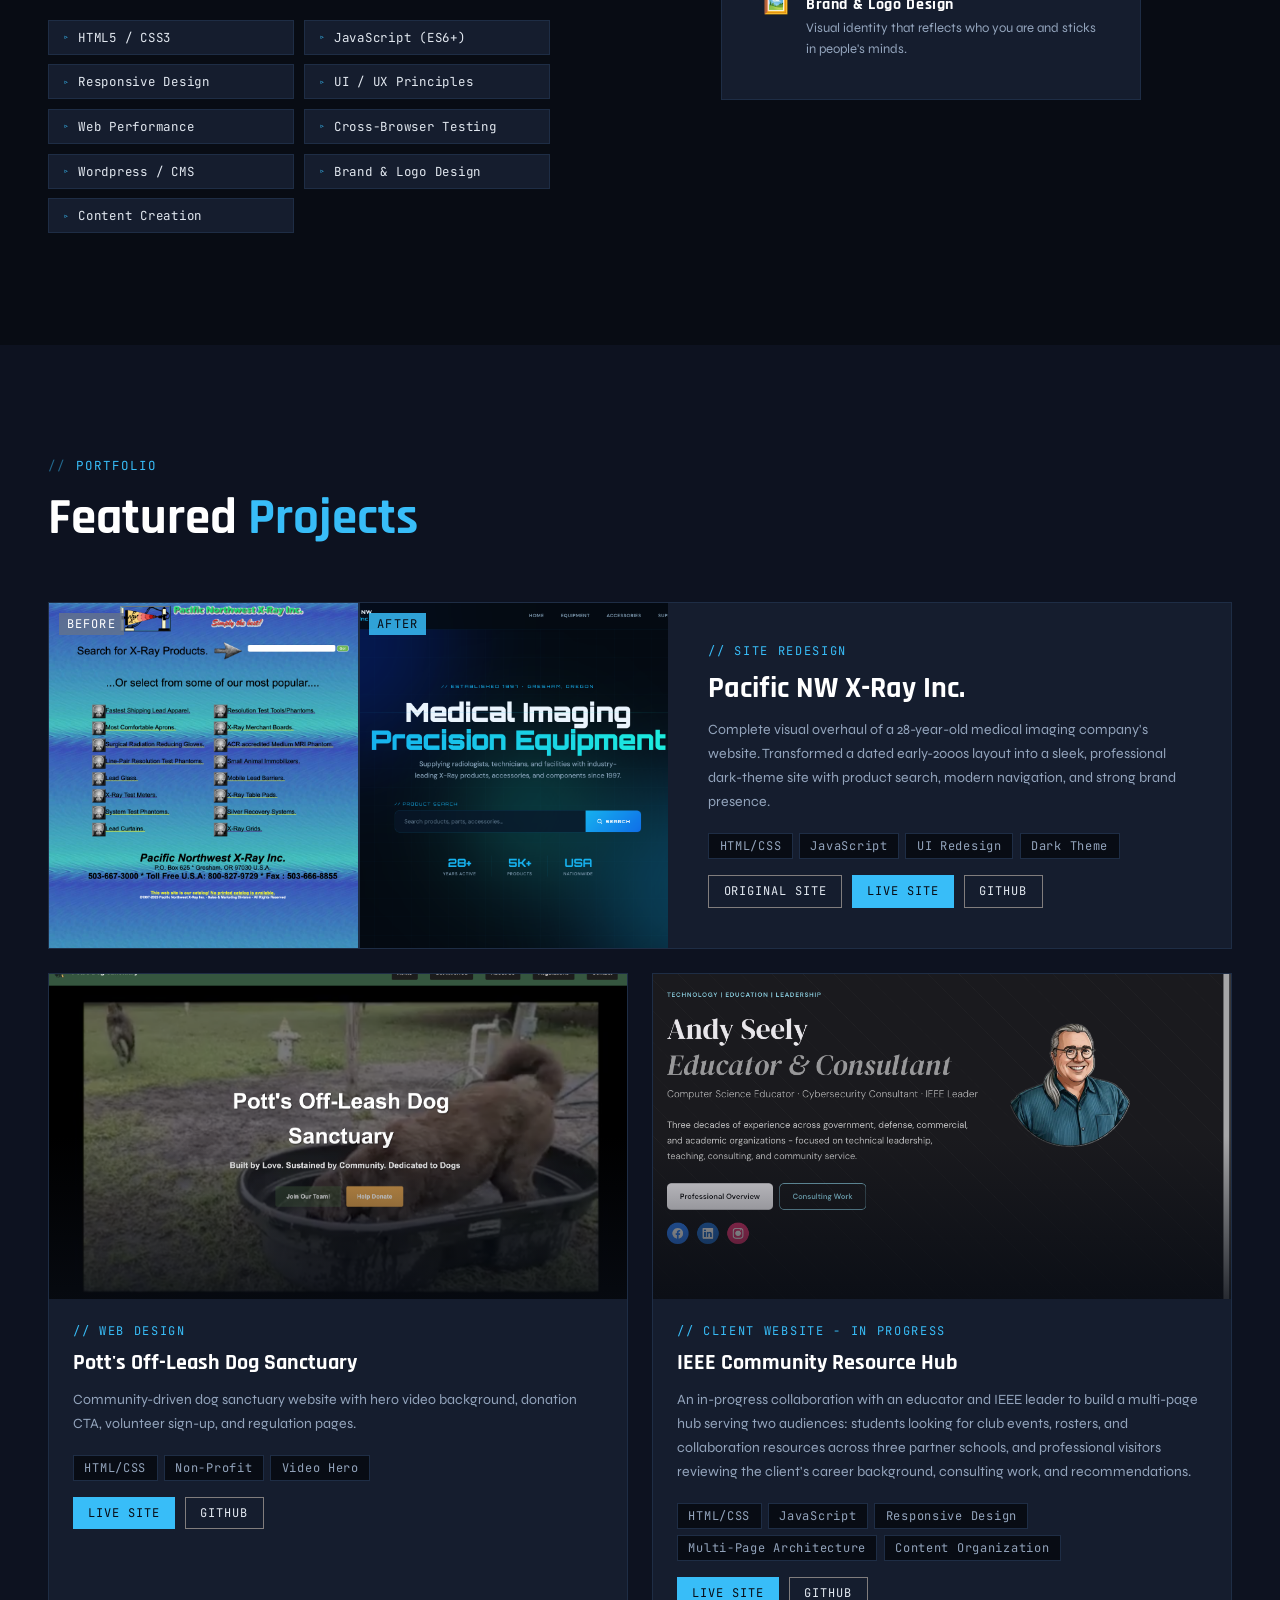
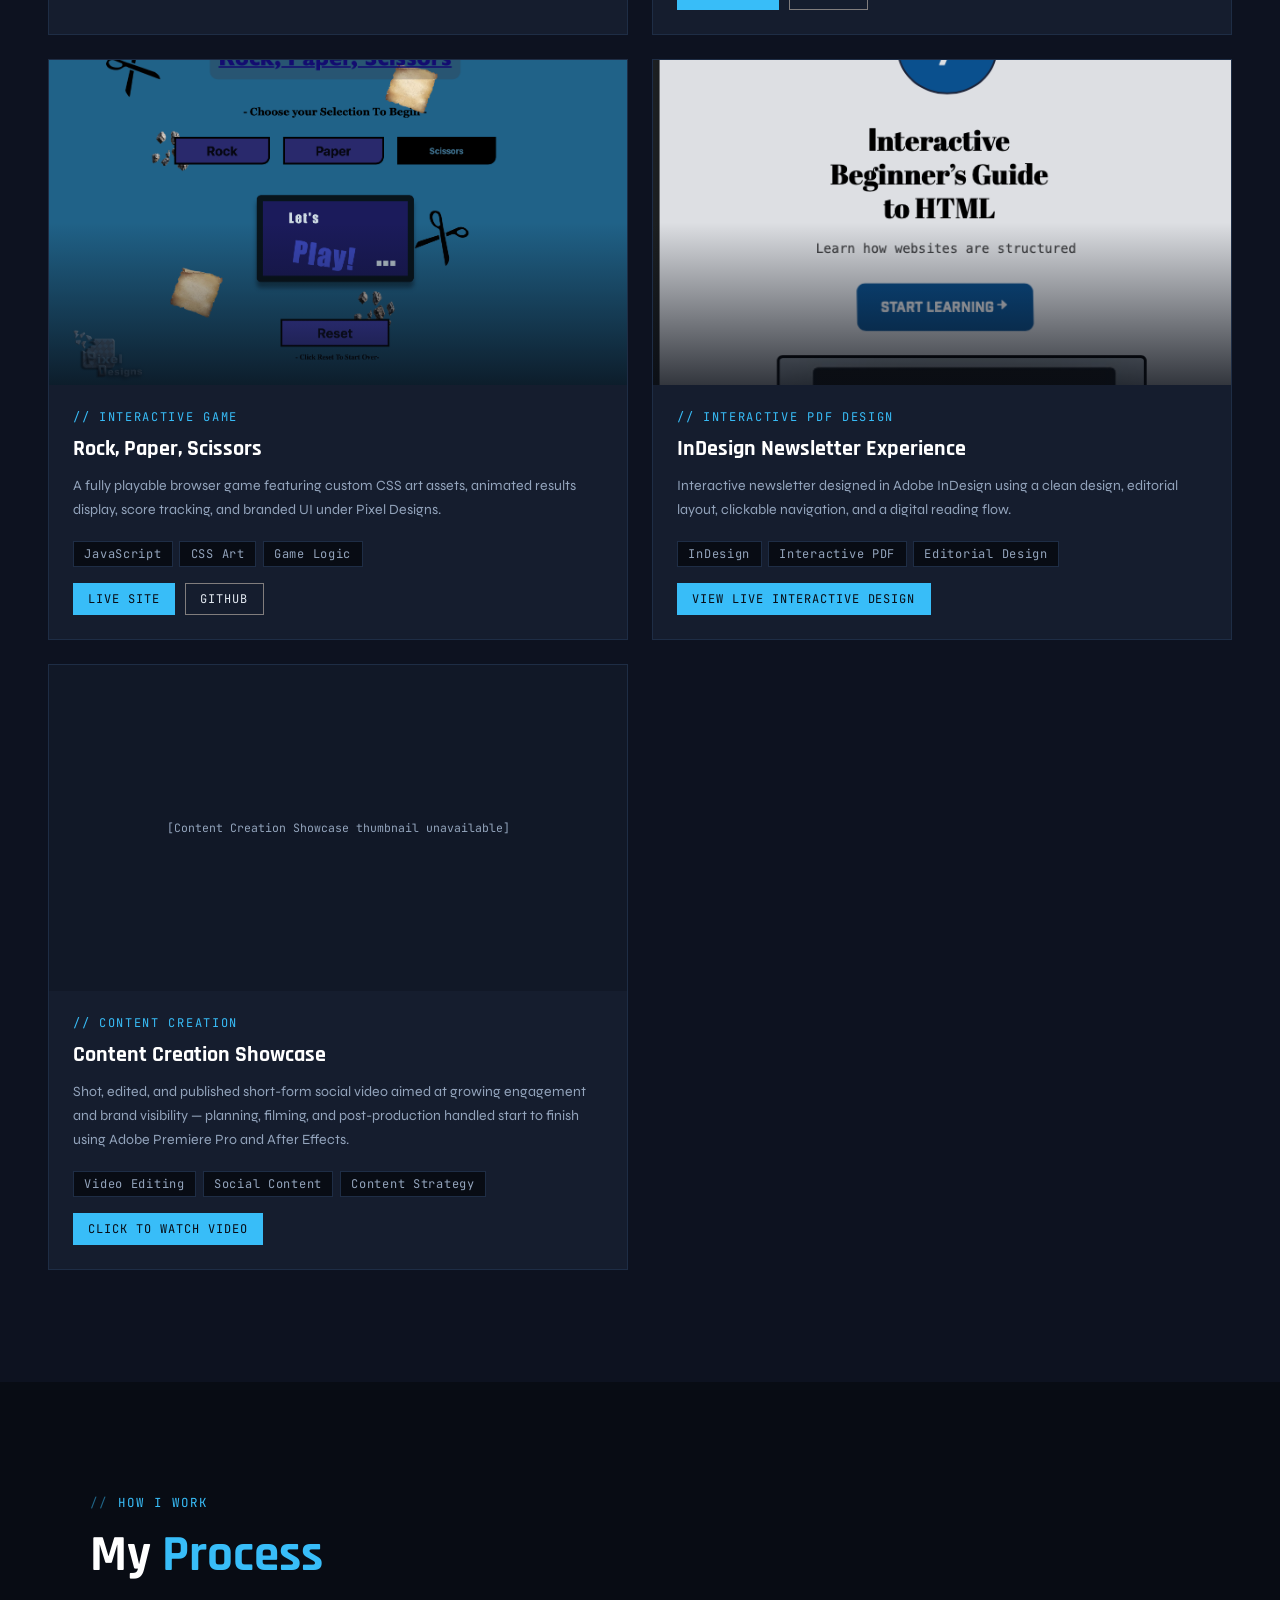
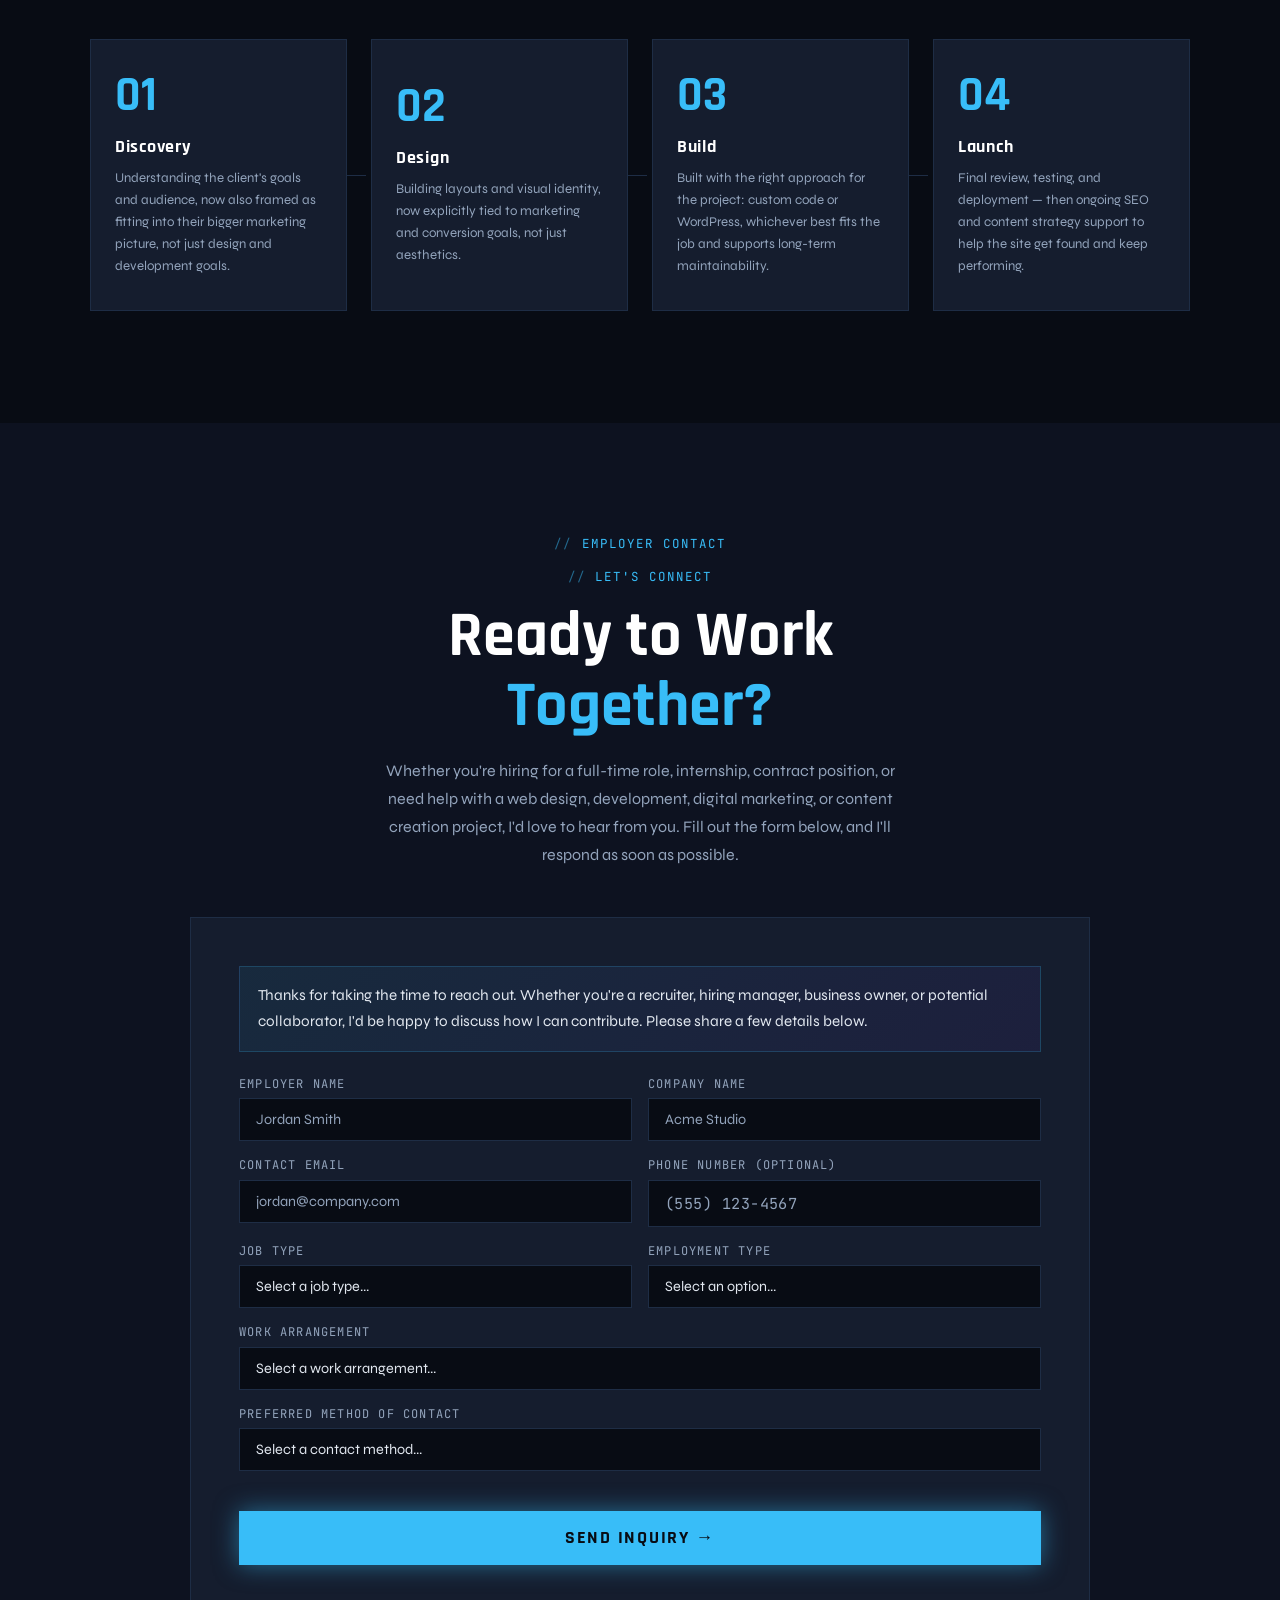
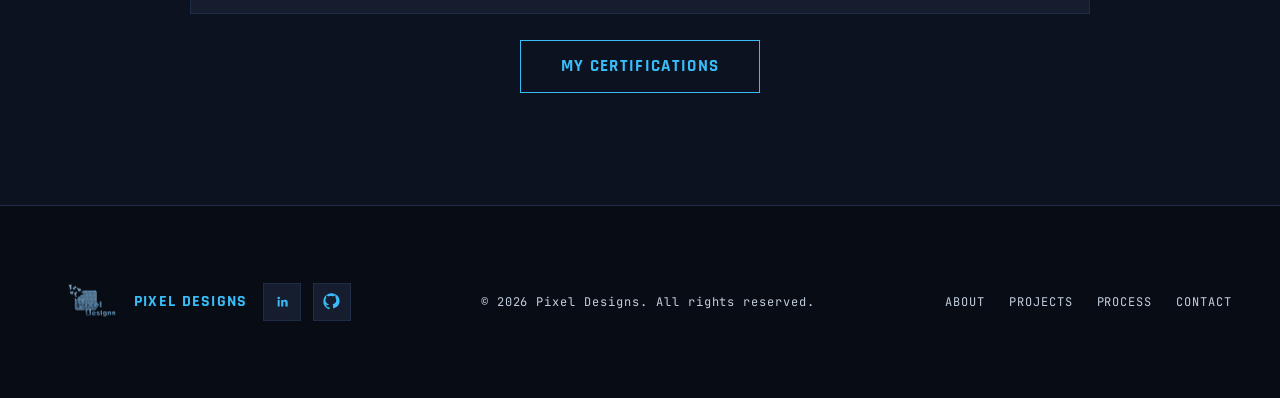
==== commit ed644af6: "added certificates to carasouel - need some work to be at %100" ====
--- a/index.html
+++ b/index.html
@@ -38,7 +38,7 @@
         <li><a href="#contact">Contact</a></li>
       </ul>
       <div class="nav-actions">
-        <a href="#contact" class="nav-cta">Hire Me</a>
+        <a href="#contact" class="nav-cta">Contact Me</a>
         <button
           type="button"
           class="nav-toggle"
@@ -64,7 +64,7 @@
     <section id="hero">
       <div class="hero-inner">
         <div class="hero-content">
-          <div class="hero-badge">Available for new projects</div>
+          <div class="hero-badge">Available For Work</div>
           <h1 class="hero-title">
             <span class="line1">Web Design</span>
             <span class="line2">&amp; Development</span>
@@ -76,7 +76,11 @@
             </div>
           </div>
           <p class="hero-sub">
-            I design, build, and market digital experiences — from web development to content creation — that help brands look sharp and get found.
+            I <span class="hero-sub-accent hero-sub-accent--1">design</span>,
+            <span class="hero-sub-accent hero-sub-accent--2">build</span>, and
+            <span class="hero-sub-accent hero-sub-accent--3">market digital content</span>
+            and experiences — from web development to content creation — that
+            help brands look superior to other businesses.
           </p>
           <div class="hero-actions">
             <a href="#projects" class="btn-primary">View My Work</a>
@@ -134,7 +138,7 @@
             <div class="corner-br"></div>
             <div class="hero-photo-wrap">
               <div class="hero-photo-inner">
-                <!-- Replace src with your headshot: ChadSelfie.png -->
+                
                 <img
                   src="media/ChadSelfie.png"
                   alt="Chad - Pixel Designs"
@@ -262,13 +266,13 @@
           <div class="about-label">About Me</div>
           <h2 class="section-title">
             Code, Design, and
-            <em>Digital Content</em>
+            <em class="hero-sub-accent">Digital Content</em>
           </h2>
           <p class="about-text">
-            From outdated to on-brand. I'm a web designer and developer working across front-end code, visual design, SEO, and content creation. I like taking sites that feel stuck in 2010 and rebuilding them into something that actually represents the business behind them — see the Pacific NW X-Ray project below. 
+          My name is Chad Blincoe, I'm live in Lakeland, Fl, and I’m a web designer and front-end developer with a passion for creating clean, functional, and visually appealing digital experiences. I specialize in building responsive websites that not only look great but also perform well across all devices. I can build custom websites from scratch or work with WordPress to create a tailored solution that meets your needs, along with manage and maintain your site for long-term growth and success. 
           </p>
           <p class="about-text">
-            I also shoot and edit social content, so I can help a brand look good and get seen. When I'm not doing client work, I'm building out my own skills on side projects, a few of which are also below.
+            My work also extends into content creation, including video production and editing that supports a brand's visibility and presence. Outside of client engagements, I continue to develop these skills through self-directed projects, several of which are showcased below.
           </p>
        <div class="skills-grid">
   <div class="skill-chip">HTML5 / CSS3</div>
@@ -772,9 +776,9 @@
           <div class="about-label contact-label-center">Let's Connect</div>
 
 <h2 class="contact-title">
-  Ready to Work
+  <span class="hero-sub-accent hero-sub-accent--1 hero-sub-accent--white">Ready to Work</span>
   <br />
-  <em>Together?</em>
+  <em><span class="hero-sub-accent hero-sub-accent--2">Together?</span></em>
 </h2>
 
 <p class="contact-sub">
@@ -860,19 +864,45 @@
           <div class="form-row">
             <div class="form-group full">
               <label for="contactMessage">Preferred Method of Contact</label>
-              <textarea
-                id="contactMessage"
-                rows="2"
-                name="message"
-                placeholder="Preferred method of contact..."
-              ></textarea>
+              <select id="contactMessage" name="message" required>
+                <option value="" disabled selected>Select a contact method...</option>
+                <option>Email</option>
+                <option>Phone</option>
+              </select>
             </div>
           </div>
           <button type="submit" class="form-submit">Send Inquiry →</button>
         </form>
+        <div class="certifications-cta-wrap reveal">
+          <a class="certifications-cta" href="certifications.html">My Certifications</a>
+        </div>
         </div>
       </div>
     </section>
+
+    <div class="submit-modal" id="submitModal" aria-hidden="true">
+      <div class="submit-modal__backdrop" data-close-submit-modal></div>
+      <div class="submit-modal__dialog" role="dialog" aria-modal="true" aria-labelledby="submitModalTitle">
+        <button
+          class="submit-modal__close"
+          type="button"
+          aria-label="Close confirmation"
+          data-close-submit-modal
+        >
+          ×
+        </button>
+        <div class="submit-modal__eyebrow">Message Sent</div>
+        <h3 class="submit-modal__title" id="submitModalTitle">Thanks for reaching out.</h3>
+        <p class="submit-modal__text">
+              ✅  Message Sent! ✅ <br>
+          I'll be in touch as soon as possible,
+          I look forward to meeting you!
+        </p>
+        <button class="submit-modal__button" type="button" data-close-submit-modal>
+          Close
+        </button>
+      </div>
+    </div>
 
     <!-- ─── FOOTER ────────────────────────────────────── -->
     <footer>
--- a/styles.css
+++ b/styles.css
@@ -105,7 +105,7 @@
   display: flex;
   align-items: center;
   justify-content: space-between;
-  padding: 1.1;
+  padding: 0.28rem 1.25rem;
   background: rgba(8, 12, 20, 0.85);
   -webkit-backdrop-filter: blur(14px);
   backdrop-filter: blur(14px);
@@ -123,7 +123,7 @@
   text-decoration: none;
 }
 .nav-logo img {
-  height: 160px;
+  height: 120px;
   width: auto;
 }
 .nav-logo-text {
@@ -167,6 +167,7 @@
 }
 .nav-cta {
   padding: 0.5rem 1.4rem;
+  margin-left: 1.2rem;
   margin-right: 2rem;
   background: transparent;
   border: 1px solid var(--accent);
@@ -177,16 +178,33 @@
   text-transform: uppercase;
   cursor: pointer;
   text-decoration: none;
+  animation: navCtaBorderGlow 2.2s ease-in-out infinite;
   transition:
     background 0.2s,
     color 0.2s,
     box-shadow 0.2s;
 }
 .nav-cta:hover {
+  animation: none;
   background: var(--accent);
   color: var(--bg);
   box-shadow: 0 0 18px var(--glow);
 }
+
+@keyframes navCtaBorderGlow {
+  0%,
+  100% {
+    box-shadow:
+      0 0 0 1px rgba(56, 189, 248, 0.28),
+      0 0 10px rgba(56, 189, 248, 0.2);
+  }
+  50% {
+    box-shadow:
+      0 0 0 1px rgba(56, 189, 248, 0.58),
+      0 0 22px rgba(56, 189, 248, 0.5);
+  }
+}
+
 .nav-toggle {
   display: none;
   align-items: center;
@@ -350,6 +368,47 @@
   max-width: 480px;
   animation: fadeUp 0.7s 0.2s ease both;
 }
+.hero-sub-accent {
+  display: inline-block;
+  color: var(--accent);
+  font-weight: 700;
+  will-change: transform;
+  animation-name: heroSubBounce;
+  animation-duration: 3.9s;
+  animation-timing-function: ease-in-out;
+  animation-iteration-count: infinite;
+}
+
+.hero-sub-accent--1 {
+  animation-delay: 0s;
+}
+
+.hero-sub-accent--2 {
+  animation-delay: 1.3s;
+}
+
+.hero-sub-accent--3 {
+  animation-delay: 2.6s;
+}
+
+.hero-sub-accent--white {
+  color: var(--white);
+}
+
+@keyframes heroSubBounce {
+  0%,
+  20%,
+  100% {
+    transform: translateY(0);
+  }
+  8% {
+    transform: translateY(-0.65em);
+  }
+  14% {
+    transform: translateY(0.08em);
+  }
+}
+
 .hero-actions {
   display: flex;
   gap: 1rem;
@@ -366,19 +425,27 @@
   font-weight: 700;
   letter-spacing: 0.08em;
   text-transform: uppercase;
-  border: none;
+  border: 1px solid transparent;
   cursor: pointer;
   text-decoration: none;
   display: inline-block;
+  transform-origin: center;
   box-shadow: 0 0 24px var(--glow);
   transition:
     box-shadow 0.2s,
-    transform 0.15s;
+    transform 0.2s ease,
+    border-color 0.2s ease,
+    color 0.2s ease,
+    background-color 0.2s ease;
   clip-path: polygon(0 0, calc(100% - 12px) 0, 100% 12px, 100% 100%, 0 100%);
 }
 .btn-primary:hover {
+  background: transparent;
+  border-width: 2px;
+  border-color: var(--accent);
+  color: var(--white);
   box-shadow: 0 0 40px var(--glow);
-  transform: translateY(-2px);
+  transform: scale(1.06);
 }
 
 .btn-ghost {
@@ -390,17 +457,22 @@
   font-weight: 600;
   letter-spacing: 0.08em;
   text-transform: uppercase;
-  border: 1px solid rgb(133, 129, 129);
+  border: 1px solid var(--accent);
   cursor: pointer;
   text-decoration: none;
   display: inline-block;
+  transform-origin: center;
   transition:
     border-color 0.2s,
-    color 0.2s;
+    color 0.2s,
+    box-shadow 0.25s ease,
+    transform 0.2s ease;
 }
 .btn-ghost:hover {
   border-color: var(--accent);
   color: var(--accent);
+  box-shadow: inset 0 0 20px rgba(56, 189, 248, 0.35);
+  transform: scale(1.06);
 }
 
 .hero-stats {
@@ -1050,7 +1122,10 @@
 .process-step:focus-visible {
   border-color: var(--accent);
   transform: translateY(-2px);
-  box-shadow: 0 0 16px rgba(56, 189, 248, 0.12);
+  box-shadow:
+    0 0 0 1px rgba(56, 189, 248, 0.3),
+    0 0 24px rgba(56, 189, 248, 0.35),
+    0 0 48px rgba(56, 189, 248, 0.2);
   outline: none;
 }
 .step-num {
@@ -1157,6 +1232,100 @@
   font-size: 0.95rem;
   line-height: 1.75;
   color: var(--muted);
+}
+
+.submit-modal {
+  position: fixed;
+  inset: 0;
+  display: grid;
+  place-items: center;
+  padding: 1.5rem;
+  z-index: 1400;
+  opacity: 0;
+  pointer-events: none;
+  transition: opacity 0.2s ease;
+}
+.submit-modal.is-open {
+  opacity: 1;
+  pointer-events: auto;
+}
+.submit-modal__backdrop {
+  position: fixed;
+  inset: 0;
+  background: rgba(2, 6, 23, 0.8);
+  -webkit-backdrop-filter: blur(6px);
+  backdrop-filter: blur(6px);
+}
+.submit-modal__dialog {
+  position: relative;
+  z-index: 1;
+  width: min(520px, 100%);
+  background: var(--surface);
+  border: 1px solid var(--border);
+  padding: 2rem;
+  box-shadow: 0 24px 60px rgba(0, 0, 0, 0.35);
+  text-align: center;
+}
+.submit-modal__close {
+  position: absolute;
+  top: 1rem;
+  right: 1rem;
+  width: 2rem;
+  height: 2rem;
+  border: 1px solid var(--border);
+  background: transparent;
+  color: var(--text);
+  font-size: 1.2rem;
+  cursor: pointer;
+}
+.submit-modal__close:hover {
+  border-color: var(--accent);
+  color: var(--accent);
+}
+.submit-modal__eyebrow {
+  font-family: "JetBrains Mono", monospace;
+  font-size: 0.78rem;
+  letter-spacing: 0.16em;
+  text-transform: uppercase;
+  color: var(--accent);
+  margin-bottom: 0.7rem;
+  text-align: center;
+}
+.submit-modal__title {
+  font-family: "Rajdhani", sans-serif;
+  font-size: 1.7rem;
+  font-weight: 700;
+  color: var(--white);
+  margin-bottom: 0.8rem;
+  text-align: center;
+}
+.submit-modal__text {
+  font-size: 0.95rem;
+  line-height: 1.75;
+  color: var(--muted);
+  margin-bottom: 1.4rem;
+  text-align: center;
+}
+.submit-modal__button {
+  padding: 0.7rem 1.4rem;
+  border: 1px solid var(--accent);
+  background: transparent;
+  color: var(--accent);
+  font-family: "JetBrains Mono", monospace;
+  font-size: 0.75rem;
+  letter-spacing: 0.12em;
+  text-transform: uppercase;
+  cursor: pointer;
+  transition:
+    background 0.2s,
+    color 0.2s,
+    box-shadow 0.2s;
+  margin-inline: auto;
+}
+.submit-modal__button:hover {
+  background: var(--accent);
+  color: var(--bg);
+  box-shadow: 0 0 16px var(--glow);
 }
 
 .video-modal {
@@ -1421,6 +1590,13 @@
 .form-group select {
   appearance: none;
 }
+
+#contactPhone {
+  font-family: "JetBrains Mono", monospace;
+  font-size: 0.95rem;
+  letter-spacing: 0.03em;
+}
+
 .form-group.full {
   grid-column: span 2;
 }
@@ -1438,13 +1614,60 @@
   border: none;
   cursor: pointer;
   box-shadow: 0 0 24px var(--glow);
+  animation: formSubmitGlow 2.2s ease-in-out infinite;
   transition:
     box-shadow 0.2s,
     transform 0.15s;
 }
 .form-submit:hover {
+  animation: none;
   box-shadow: 0 0 40px var(--glow);
   transform: translateY(-2px);
+}
+
+.certifications-cta-wrap {
+  margin-top: 1.6rem;
+  display: flex;
+  justify-content: center;
+}
+
+.certifications-cta {
+  display: inline-block;
+  min-width: 240px;
+  text-align: center;
+  text-decoration: none;
+  padding: 0.92rem 1.6rem;
+  background: transparent;
+  border: 1px solid var(--accent);
+  color: var(--accent);
+  font-family: "Rajdhani", sans-serif;
+  font-size: 1.05rem;
+  font-weight: 700;
+  letter-spacing: 0.08em;
+  text-transform: uppercase;
+  box-shadow: inset 0 0 0 rgba(56, 189, 248, 0);
+  transition:
+    color 0.2s ease,
+    background-color 0.2s ease,
+    box-shadow 0.25s ease,
+    transform 0.2s ease;
+}
+
+.certifications-cta:hover {
+  color: var(--bg);
+  background: var(--accent);
+  box-shadow: 0 0 26px var(--glow);
+  transform: translateY(-2px);
+}
+
+@keyframes formSubmitGlow {
+  0%,
+  100% {
+    box-shadow: 0 0 18px rgba(56, 189, 248, 0.4);
+  }
+  50% {
+    box-shadow: 0 0 34px rgba(56, 189, 248, 0.8);
+  }
 }
 
 /* ─── FOOTER ────────────────────────────────────── */
@@ -1470,7 +1693,7 @@
   gap: 0.7rem;
 }
 .footer-logo img {
-  height: 30px;
+  height: 112px;
 }
 .footer-logo-text {
   font-family: "Rajdhani", sans-serif;
@@ -1611,19 +1834,20 @@
     display: grid;
     grid-template-columns: auto 1fr;
     align-items: center;
-    padding: 1rem 1.5rem;
+    padding: 0.75rem 1.2rem;
   }
   .nav-logo-text {
     display: none;
   }
   .nav-logo img {
-    height: 96px;
+    height: 94px;
   }
   .nav-actions {
     justify-self: end;
-    width: 100%;
-    justify-content: space-between;
-    margin-left: 10.854rem;
+    width: auto;
+    justify-content: flex-end;
+    margin-left: 0;
+    gap: 0.75rem;
   }
   .nav-cta {
     margin-right: 0;
@@ -1631,7 +1855,7 @@
     order: 1;
   }
   #hero {
-    padding-top: 13rem;
+    padding-top: 8rem;
   }
   .nav-links {
     display: none;
@@ -1715,6 +1939,10 @@
   .form-group.full {
     grid-column: span 1;
   }
+  .certifications-cta {
+    width: 100%;
+    max-width: 380px;
+  }
   footer {
     flex-direction: column;
     gap: 1rem;
@@ -1747,21 +1975,34 @@
 
 @media (max-width: 560px) {
   nav {
-    padding: 0.9rem 1rem;
+    padding: 0.65rem 0.9rem;
   }
   .nav-logo img {
-    height: 82px;
+    height: 78px;
   }
   .nav-actions {
-    margin-left: 0.4rem;
-    gap: 0.55rem;
+    width: 100%;
+    margin-left: 0;
+    gap: 0;
+    display: grid;
+    grid-template-columns: 1fr auto 1fr;
+    align-items: center;
   }
   .nav-cta {
     padding: 0.48rem 0.95rem;
     font-size: 0.78rem;
+    grid-column: 2;
+    justify-self: center;
+    margin-left: 0;
+    margin-right: 0;
   }
   .nav-toggle {
     width: 42px;
     height: 42px;
-  }
-}
+    grid-column: 3;
+    justify-self: end;
+  }
+  .process-steps {
+    grid-template-columns: 1fr;
+  }
+}
